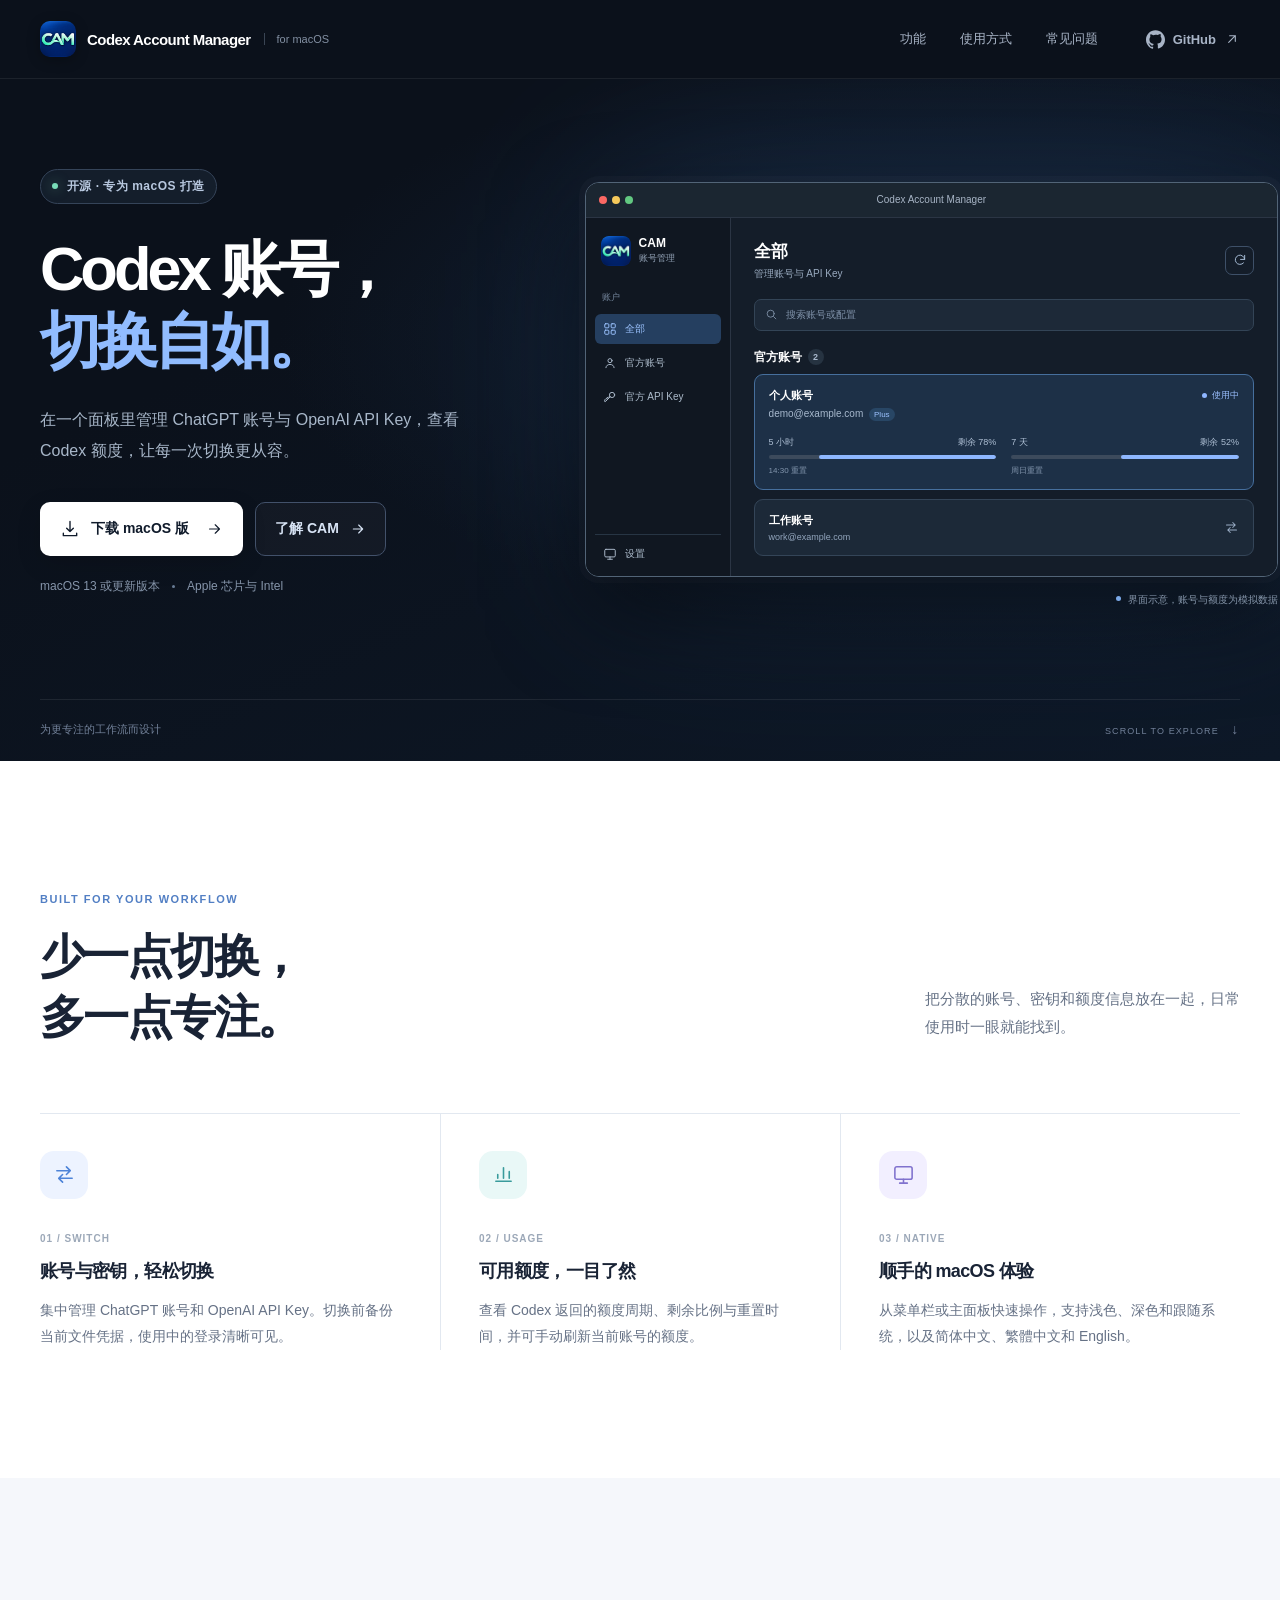
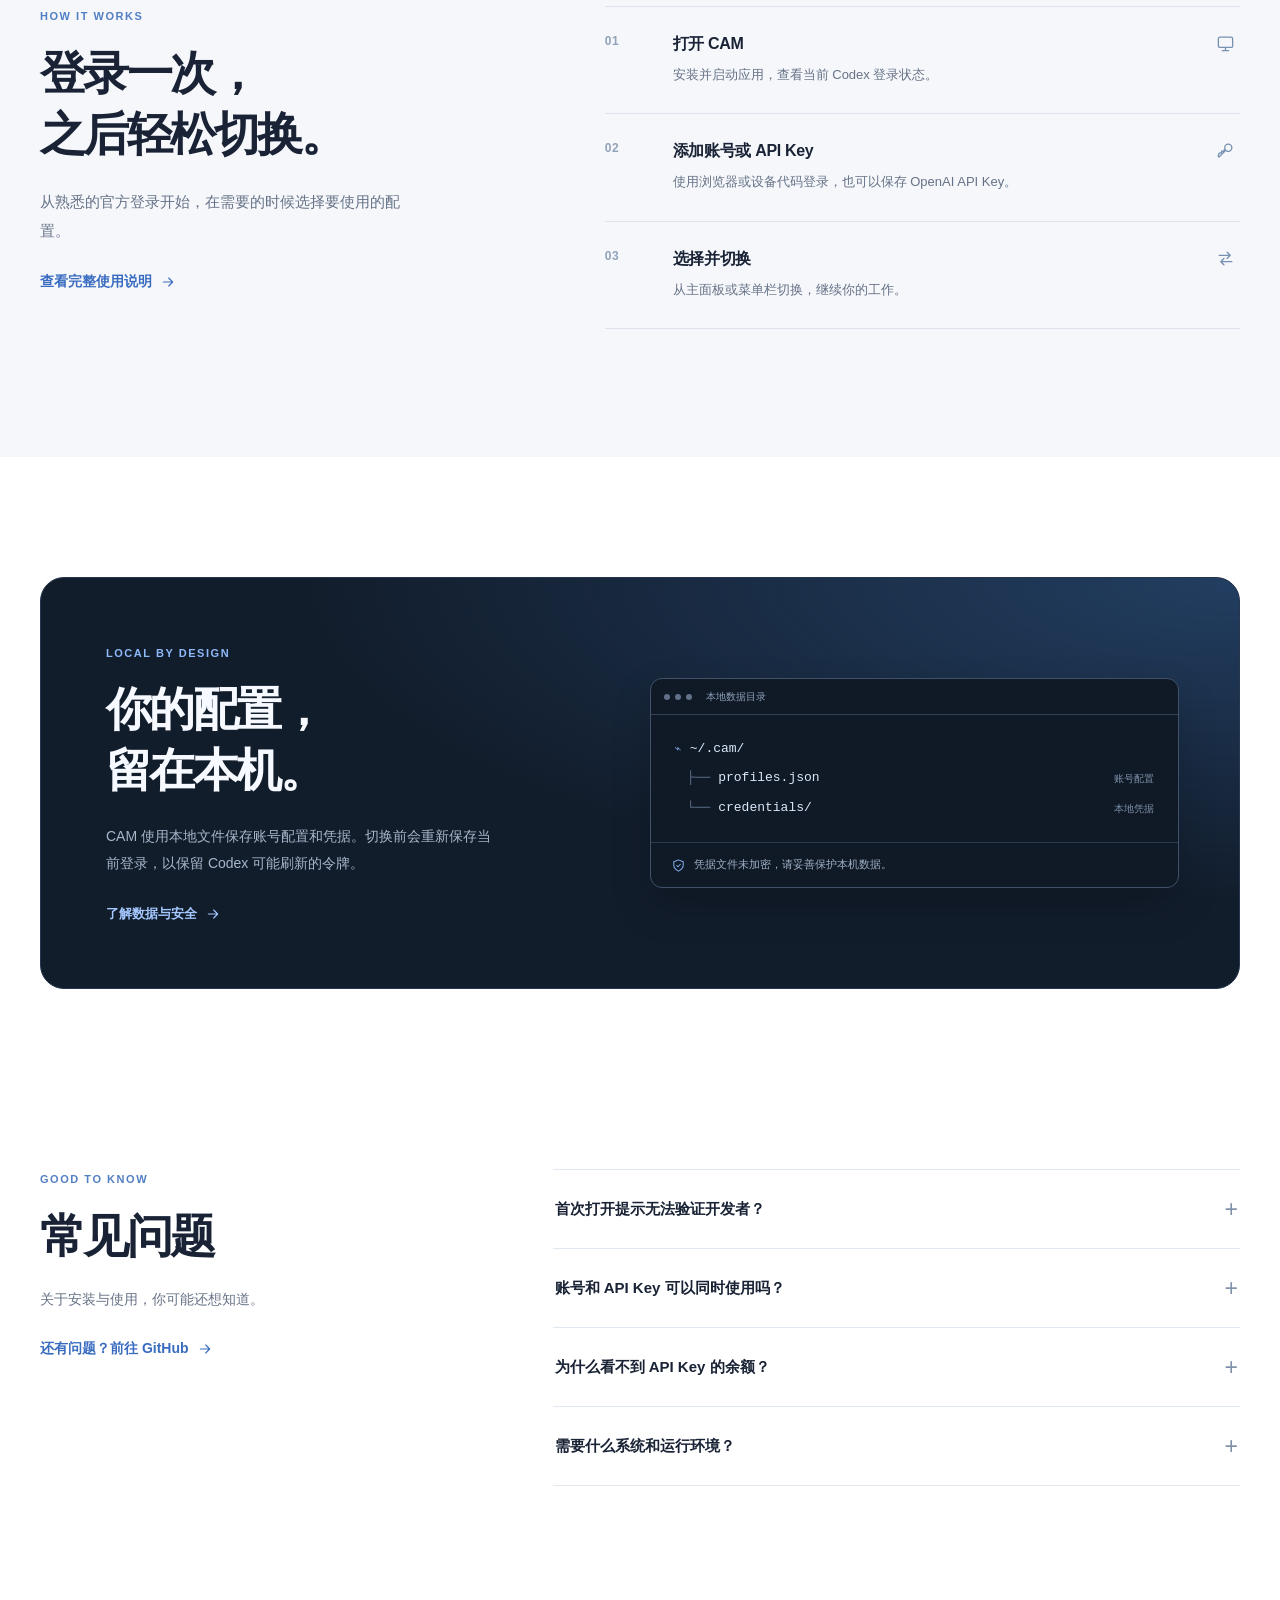
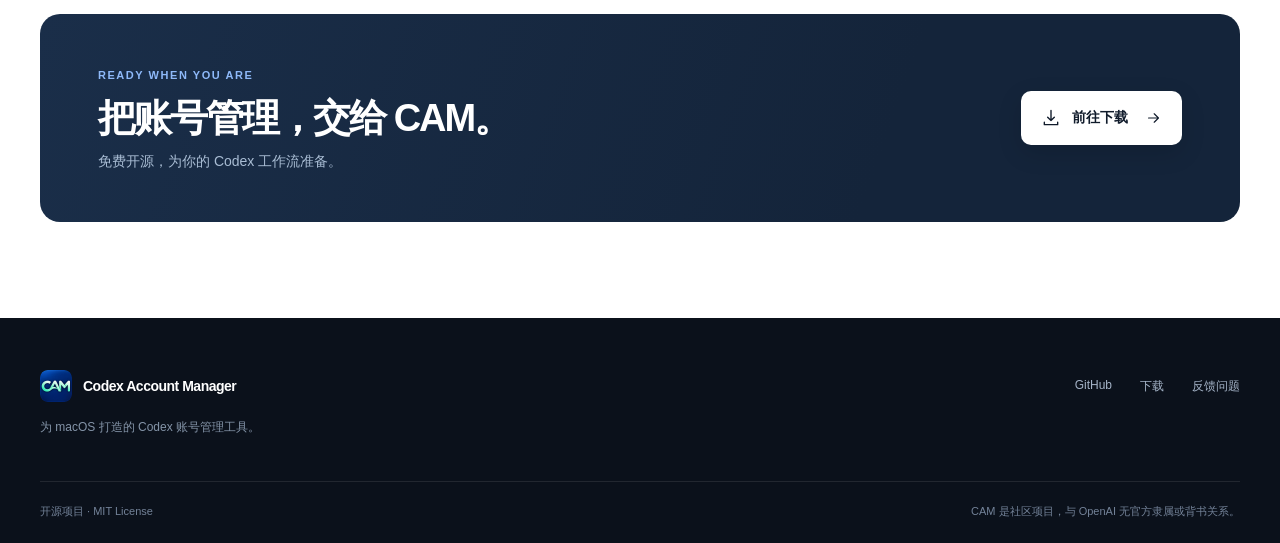
==== docs/index.html @ 7b9ba55f "feat(website): 添加项目官网" ====
<!doctype html>
<html lang="zh-CN">
<head>
  <meta charset="utf-8">
  <meta name="viewport" content="width=device-width, initial-scale=1">
  <meta name="theme-color" content="#0b111b">
  <meta name="description" content="Codex Account Manager 是一款开源 macOS 应用，用于管理和切换 ChatGPT 账号与 OpenAI API Key，查看 Codex 额度。">
  <meta property="og:type" content="website">
  <meta property="og:title" content="Codex Account Manager — Codex 账号，切换自如">
  <meta property="og:description" content="在一个原生面板中管理 Codex 账号、API Key 和额度。免费开源，专为 macOS 打造。">
  <meta property="og:url" content="https://starrain.github.io/Codex-Account-Manager/">
  <meta property="og:image" content="https://starrain.github.io/Codex-Account-Manager/assets/cam-icon.png">
  <link rel="canonical" href="https://starrain.github.io/Codex-Account-Manager/">
  <link rel="icon" type="image/png" href="./assets/cam-icon.png">
  <link rel="stylesheet" href="./styles.css">
  <script src="./main.js" defer></script>
  <title>Codex Account Manager — Codex 账号，切换自如</title>
</head>
<body id="top">
  <a class="skip-link" href="#main">跳至主要内容</a>
  <svg class="icon-sprite" xmlns="http://www.w3.org/2000/svg" aria-hidden="true">
    <symbol id="i-arrow" viewBox="0 0 24 24"><path d="M5 12h14M13 6l6 6-6 6"/></symbol>
    <symbol id="i-download" viewBox="0 0 24 24"><path d="M12 3v12m-4-4 4 4 4-4M4 17v3h16v-3"/></symbol>
    <symbol id="i-grid" viewBox="0 0 24 24"><rect x="3" y="3" width="7" height="7" rx="1.5"/><rect x="14" y="3" width="7" height="7" rx="1.5"/><rect x="3" y="14" width="7" height="7" rx="1.5"/><rect x="14" y="14" width="7" height="7" rx="1.5"/></symbol>
    <symbol id="i-user" viewBox="0 0 24 24"><circle cx="12" cy="8" r="3.5"/><path d="M5 20c.5-3.5 3-5.5 7-5.5s6.5 2 7 5.5"/></symbol>
    <symbol id="i-switch" viewBox="0 0 24 24"><path d="M4 8h14m-4-4 4 4-4 4M20 16H6m4-4-4 4 4 4"/></symbol>
    <symbol id="i-key" viewBox="0 0 24 24"><circle cx="15.5" cy="8.5" r="4.5"/><path d="m12.3 11.7-8.2 8.2H3v-3l2-2h2v-2h2l2-2"/></symbol>
    <symbol id="i-chart" viewBox="0 0 24 24"><path d="M4 19h16M6 16v-4m6 4V5m6 11v-7"/></symbol>
    <symbol id="i-shield" viewBox="0 0 24 24"><path d="M12 3 4.5 6v5.5c0 4.3 2.7 7.2 7.5 9.5 4.8-2.3 7.5-5.2 7.5-9.5V6L12 3Z"/><path d="m9 12 2 2 4-4"/></symbol>
    <symbol id="i-monitor" viewBox="0 0 24 24"><rect x="3" y="4" width="18" height="13" rx="2"/><path d="M8 21h8m-4-4v4"/></symbol>
    <symbol id="i-refresh" viewBox="0 0 24 24"><path d="M20 11a8 8 0 1 0-2 6M20 4v7h-7"/></symbol>
    <symbol id="i-search" viewBox="0 0 24 24"><circle cx="10.5" cy="10.5" r="6.5"/><path d="m16 16 4 4"/></symbol>
    <symbol id="i-check" viewBox="0 0 24 24"><path d="m5 12 4.5 4.5L19 7"/></symbol>
    <symbol id="i-copy" viewBox="0 0 24 24"><rect x="8" y="8" width="12" height="12" rx="2"/><path d="M16 8V6a2 2 0 0 0-2-2H6a2 2 0 0 0-2 2v8a2 2 0 0 0 2 2h2"/></symbol>
  </svg>

  <header class="site-header">
      <div class="container navigation">
        <a class="brand" href="#top" aria-label="Codex Account Manager 首页">
          <img src="./assets/cam-icon.png" width="36" height="36" alt="">
          <span>Codex Account Manager</span>
          <small>for macOS</small>
        </a>
        <nav class="nav-links" aria-label="页面导航">
          <a href="#features">功能</a>
          <a href="#how-it-works">使用方式</a>
          <a href="#faq">常见问题</a>
        </nav>
        <a class="nav-github" href="https://github.com/StarRain/Codex-Account-Manager" aria-label="在 GitHub 上查看项目">
          <svg viewBox="0 0 24 24" aria-hidden="true"><path fill="currentColor" d="M12 .297C5.37 .297 0 5.67 0 12.297c0 5.303 3.438 9.8 8.205 11.387.6.113.82-.258.82-.577 0-.285-.01-1.04-.015-2.04-3.338.726-4.042-1.61-4.042-1.61-.546-1.388-1.333-1.757-1.333-1.757-1.09-.745.083-.729.083-.729 1.205.084 1.838 1.237 1.838 1.237 1.07 1.834 2.807 1.304 3.492.997.108-.775.418-1.305.762-1.605-2.665-.3-5.467-1.332-5.467-5.93 0-1.31.467-2.38 1.236-3.22-.124-.303-.536-1.523.117-3.176 0 0 1.008-.322 3.3 1.23A11.48 11.48 0 0 1 12 5.88c1.02.005 2.045.138 3.003.405 2.29-1.552 3.297-1.23 3.297-1.23.654 1.653.242 2.873.12 3.176.77.84 1.235 1.91 1.235 3.22 0 4.61-2.807 5.625-5.48 5.92.43.372.823 1.102.823 2.222 0 1.606-.015 2.898-.015 3.293 0 .32.218.694.825.576C20.565 22.09 24 17.59 24 12.297 24 5.67 18.627.297 12 .297Z"/></svg>
          <span>GitHub</span>
          <svg class="icon small" aria-hidden="true"><use href="#i-arrow"/></svg>
        </a>
      </div>
  </header>

  <main id="main">
  <div class="hero-shell">
      <section class="hero container" aria-labelledby="hero-title">
        <div class="hero-copy">
          <div class="eyebrow hero-eyebrow"><span class="status-dot"></span> 开源 · 专为 macOS 打造</div>
          <h1 id="hero-title">Codex 账号，<br><span>切换自如。</span></h1>
          <p class="hero-description">在一个面板里管理 ChatGPT 账号与 OpenAI API Key，查看 Codex 额度，让每一次切换更从容。</p>
          <div class="hero-actions">
            <a class="button button-primary" href="https://github.com/StarRain/Codex-Account-Manager/releases/latest">
              <svg class="icon" aria-hidden="true"><use href="#i-download"/></svg>
              <span>下载 macOS 版</span>
              <svg class="icon button-arrow" aria-hidden="true"><use href="#i-arrow"/></svg>
            </a>
            <a class="button button-ghost" href="#features">了解 CAM <svg class="icon small" aria-hidden="true"><use href="#i-arrow"/></svg></a>
          </div>
          <p class="hero-meta"><span>macOS 13 或更新版本</span><span class="meta-divider"></span><span>Apple 芯片与 Intel</span></p>
        </div>

        <figure class="product-figure">
          <div class="product-halo" aria-hidden="true"></div>
          <div class="product-window" aria-hidden="true">
            <div class="window-topbar">
              <div class="traffic-lights"><i></i><i></i><i></i></div>
              <span>Codex Account Manager</span>
              <span class="window-topbar-spacer"></span>
            </div>
            <div class="window-layout">
              <div class="demo-sidebar">
                <div class="demo-brand"><img src="./assets/cam-icon.png" alt=""><div><strong>CAM</strong><small>账号管理</small></div></div>
                <span class="demo-sidebar-label">账户</span>
                <div class="demo-nav active"><svg class="icon"><use href="#i-grid"/></svg>全部</div>
                <div class="demo-nav"><svg class="icon"><use href="#i-user"/></svg>官方账号</div>
                <div class="demo-nav"><svg class="icon"><use href="#i-key"/></svg>官方 API Key</div>
                <div class="demo-sidebar-bottom"><svg class="icon"><use href="#i-monitor"/></svg>设置</div>
              </div>
              <div class="demo-main">
                <div class="demo-heading"><div><strong>全部</strong><small>管理账号与 API Key</small></div><span class="demo-refresh"><svg class="icon"><use href="#i-refresh"/></svg></span></div>
                <div class="demo-search"><svg class="icon"><use href="#i-search"/></svg>搜索账号或配置</div>
                <div class="demo-section-title">官方账号 <span>2</span></div>
                <div class="demo-account selected">
                  <div class="demo-account-top"><strong>个人账号</strong><span class="demo-in-use"><i></i>使用中</span></div>
                  <div class="demo-email">demo@example.com <span>Plus</span></div>
                  <div class="demo-quota-grid">
                    <div class="demo-quota"><div><span>5 小时</span><span>剩余 78%</span></div><i><b style="width: 78%"></b></i><small>14:30 重置</small></div>
                    <div class="demo-quota"><div><span>7 天</span><span>剩余 52%</span></div><i><b style="width: 52%"></b></i><small>周日重置</small></div>
                  </div>
                </div>
                <div class="demo-account secondary"><div><strong>工作账号</strong><small>work@example.com</small></div><svg class="icon"><use href="#i-switch"/></svg></div>
              </div>
            </div>
          </div>
          <figcaption><span></span> 界面示意，账号与额度为模拟数据</figcaption>
        </figure>
      </section>
    <div class="hero-bottom-line container"><span>为更专注的工作流而设计</span><span>SCROLL TO EXPLORE <span aria-hidden="true">↓</span></span></div>
  </div>

  <section class="features section" id="features" aria-labelledby="features-title">
    <div class="container">
      <div class="section-intro feature-intro"><div><span class="section-kicker">BUILT FOR YOUR WORKFLOW</span><h2 id="features-title">少一点切换，<br>多一点专注。</h2></div><p>把分散的账号、密钥和额度信息放在一起，日常使用时一眼就能找到。</p></div>
      <div class="feature-grid">
        <article class="feature-item"><div class="feature-icon blue"><svg class="icon" aria-hidden="true"><use href="#i-switch"/></svg></div><span class="feature-number">01 / SWITCH</span><h3>账号与密钥，轻松切换</h3><p>集中管理 ChatGPT 账号和 OpenAI API Key。切换前备份当前文件凭据，使用中的登录清晰可见。</p></article>
        <article class="feature-item"><div class="feature-icon cyan"><svg class="icon" aria-hidden="true"><use href="#i-chart"/></svg></div><span class="feature-number">02 / USAGE</span><h3>可用额度，一目了然</h3><p>查看 Codex 返回的额度周期、剩余比例与重置时间，并可手动刷新当前账号的额度。</p></article>
        <article class="feature-item"><div class="feature-icon violet"><svg class="icon" aria-hidden="true"><use href="#i-monitor"/></svg></div><span class="feature-number">03 / NATIVE</span><h3>顺手的 macOS 体验</h3><p>从菜单栏或主面板快速操作，支持浅色、深色和跟随系统，以及简体中文、繁體中文和 English。</p></article>
      </div>
    </div>
  </section>

  <section class="workflow section" id="how-it-works" aria-labelledby="workflow-title">
    <div class="container workflow-layout">
      <div class="workflow-copy"><span class="section-kicker">HOW IT WORKS</span><h2 id="workflow-title">登录一次，<br>之后轻松切换。</h2><p>从熟悉的官方登录开始，在需要的时候选择要使用的配置。</p><a class="text-link" href="https://github.com/StarRain/Codex-Account-Manager#使用">查看完整使用说明 <svg class="icon small" aria-hidden="true"><use href="#i-arrow"/></svg></a></div>
      <div class="steps">
        <article class="step"><span class="step-number">01</span><div><h3>打开 CAM</h3><p>安装并启动应用，查看当前 Codex 登录状态。</p></div><svg class="icon step-icon" aria-hidden="true"><use href="#i-monitor"/></svg></article>
        <article class="step"><span class="step-number">02</span><div><h3>添加账号或 API Key</h3><p>使用浏览器或设备代码登录，也可以保存 OpenAI API Key。</p></div><svg class="icon step-icon" aria-hidden="true"><use href="#i-key"/></svg></article>
        <article class="step"><span class="step-number">03</span><div><h3>选择并切换</h3><p>从主面板或菜单栏切换，继续你的工作。</p></div><svg class="icon step-icon" aria-hidden="true"><use href="#i-switch"/></svg></article>
      </div>
    </div>
  </section>

  <section class="local-section section" aria-labelledby="local-title">
    <div class="container local-card">
      <div class="local-copy"><span class="section-kicker light-kicker">LOCAL BY DESIGN</span><h2 id="local-title">你的配置，<br>留在本机。</h2><p>CAM 使用本地文件保存账号配置和凭据。切换前会重新保存当前登录，以保留 Codex 可能刷新的令牌。</p><a class="local-link" href="https://github.com/StarRain/Codex-Account-Manager#数据与安全">了解数据与安全 <svg class="icon small" aria-hidden="true"><use href="#i-arrow"/></svg></a></div>
      <div class="local-visual"><div class="file-window"><div class="file-window-top"><span></span><span></span><span></span><small>本地数据目录</small></div><div class="file-tree"><div><span class="folder-icon">⌁</span> ~/.cam/</div><div class="tree-child"><span>├──</span> profiles.json <em>账号配置</em></div><div class="tree-child"><span>└──</span> credentials/ <em>本地凭据</em></div></div><p><svg class="icon" aria-hidden="true"><use href="#i-shield"/></svg> 凭据文件未加密，请妥善保护本机数据。</p></div></div>
    </div>
  </section>

  <section class="faq section" id="faq" aria-labelledby="faq-title">
    <div class="container faq-layout">
      <div><span class="section-kicker">GOOD TO KNOW</span><h2 id="faq-title">常见问题</h2><p class="faq-intro">关于安装与使用，你可能还想知道。</p><a class="text-link" href="https://github.com/StarRain/Codex-Account-Manager/issues">还有问题？前往 GitHub <svg class="icon small" aria-hidden="true"><use href="#i-arrow"/></svg></a></div>
      <div class="faq-list">
        <details><summary>首次打开提示无法验证开发者？<span aria-hidden="true">+</span></summary><div class="faq-answer"><p>发行包使用临时签名，尚未经过 Apple 开发者签名或公证。确认安装包来源可信后，先尝试打开应用，再到“系统设置 → 隐私与安全性”中选择“仍要打开”。</p><p>也可以在将 CAM 拖入“应用程序”后，在终端运行：</p><div class="code-block"><code id="install-command">xattr -dr com.apple.quarantine "/Applications/Codex Account Manager.app"</code><button class="copy-button" type="button" data-copy-target="install-command" aria-label="复制终端命令"><svg class="icon" aria-hidden="true"><use href="#i-copy"/></svg><span>复制</span></button></div><span class="copy-status" role="status" aria-live="polite"></span><p>该命令会移除应用的下载隔离标记，跳过相应的首次来源检查；它不会为应用补上签名或公证。<a href="https://support.apple.com/zh-cn/102445">查看 Apple 说明</a></p></div></details>
        <details><summary>账号和 API Key 可以同时使用吗？<span aria-hidden="true">+</span></summary><div class="faq-answer"><p>CAM 可以保存多种配置，但 Codex 在同一时刻使用其中一种登录方式。切换前 CAM 会备份当前文件凭据；请先结束其他 Codex CLI 会话。</p></div></details>
        <details><summary>为什么看不到 API Key 的余额？<span aria-hidden="true">+</span></summary><div class="faq-answer"><p>API Key 的计费与 ChatGPT 额度分开。CAM 显示 Codex 返回的账号额度，不显示 API Key 余额。</p></div></details>
        <details><summary>需要什么系统和运行环境？<span aria-hidden="true">+</span></summary><div class="faq-answer"><p>需要 macOS 13 或更高版本，以及已安装的 Codex CLI。发行包支持 Apple 芯片与 Intel Mac。</p></div></details>
      </div>
    </div>
  </section>

  <section class="final-section" aria-labelledby="download-title"><div class="container final-card"><div><span class="section-kicker light-kicker">READY WHEN YOU ARE</span><h2 id="download-title">把账号管理，交给 CAM。</h2><p>免费开源，为你的 Codex 工作流准备。</p></div><a class="button button-primary" href="https://github.com/StarRain/Codex-Account-Manager/releases/latest"><svg class="icon" aria-hidden="true"><use href="#i-download"/></svg>前往下载 <svg class="icon button-arrow" aria-hidden="true"><use href="#i-arrow"/></svg></a></div></section>

  </main>
  <footer class="site-footer"><div class="container footer-main"><div><a class="footer-brand" href="#top"><img src="./assets/cam-icon.png" width="32" height="32" alt=""><span>Codex Account Manager</span></a><p>为 macOS 打造的 Codex 账号管理工具。</p></div><div class="footer-links"><a href="https://github.com/StarRain/Codex-Account-Manager">GitHub</a><a href="https://github.com/StarRain/Codex-Account-Manager/releases/latest">下载</a><a href="https://github.com/StarRain/Codex-Account-Manager/issues">反馈问题</a></div></div><div class="container footer-bottom"><span>开源项目 · MIT License</span><span>CAM 是社区项目，与 OpenAI 无官方隶属或背书关系。</span></div></footer>
</body>
</html>
---- docs/styles.css ----
:root {
  color-scheme: light;
  --ink: #192335;
  --muted: #667286;
  --blue: #4278da;
  --blue-bright: #8ab7ff;
  --dark: #0b111b;
  --line: #e2e8f0;
  --font: -apple-system, BlinkMacSystemFont, "SF Pro Display", "PingFang SC", "Microsoft YaHei", sans-serif;
}

*, *::before, *::after { box-sizing: border-box; }
html { scroll-behavior: smooth; }
body { margin: 0; background: #fff; color: var(--ink); font-family: var(--font); -webkit-font-smoothing: antialiased; }
a { color: inherit; text-decoration: none; }
button { font: inherit; }
img, svg { display: block; }
.container { width: min(1200px, calc(100% - 64px)); margin-inline: auto; }
.icon-sprite { position: absolute; width: 0; height: 0; overflow: hidden; }
.icon { display: inline-block; flex: none; width: 20px; height: 20px; fill: none; stroke: currentColor; stroke-width: 1.65; stroke-linecap: round; stroke-linejoin: round; }
.icon.small { width: 16px; height: 16px; }
.skip-link { position: fixed; z-index: 10; top: 12px; left: 12px; padding: 10px 14px; background: #fff; color: #172033; border-radius: 6px; transform: translateY(-160%); }
.skip-link:focus { transform: translateY(0); }
:focus-visible { outline: 3px solid #71a9ff; outline-offset: 4px; }

.site-header { position: relative; z-index: 2; background: #0b111b; border-bottom: 1px solid rgba(255,255,255,.07); color: #fff; }
.navigation { height: 78px; display: flex; align-items: center; gap: 36px; }
.brand, .footer-brand { display: inline-flex; align-items: center; gap: 11px; font-weight: 660; letter-spacing: -.035em; white-space: nowrap; }
.brand img { border-radius: 10px; box-shadow: 0 3px 13px #0004; }
.brand span { font-size: 15px; }
.brand small { margin-left: 2px; padding-left: 12px; border-left: 1px solid #3a4554; color: #8390a3; font-size: 11px; font-weight: 500; letter-spacing: 0; }
.nav-links { display: flex; gap: 34px; margin-left: auto; align-items: center; }
.nav-links a, .nav-github { color: #a8b4c6; font-size: 13px; font-weight: 550; transition: color .2s ease; }
.nav-links a:hover, .nav-github:hover { color: #fff; }
.nav-github { display: inline-flex; align-items: center; gap: 8px; margin-left: 12px; }
.nav-github > svg:first-child { width: 19px; height: 19px; }
.nav-github .small { transform: rotate(-45deg); }

.hero-shell { overflow: hidden; background: radial-gradient(ellipse at 82% 38%, #172c48 0, #101c2d 24%, transparent 52%), linear-gradient(155deg, #0b111b 30%, #0d1827 100%); color: #fff; }
.hero { min-height: 620px; display: grid; grid-template-columns: minmax(0, .87fr) minmax(0, 1.13fr); align-items: center; gap: 40px; padding-top: 87px; padding-bottom: 77px; }
.hero-copy { position: relative; z-index: 1; padding-bottom: 24px; }
.eyebrow { display: inline-flex; align-items: center; gap: 9px; font-size: 12px; font-weight: 600; letter-spacing: .04em; }
.hero-eyebrow { padding: 8px 11px; color: #b8c8df; border: 1px solid #354459; border-radius: 100px; background: #182434aa; }
.status-dot { width: 6px; height: 6px; border-radius: 50%; background: #79dcb8; box-shadow: 0 0 12px #6fd5ab80; }
h1, h2, h3, p, figure { margin: 0; }
h1 { margin-top: 29px; font-size: clamp(46px, 4.8vw, 67px); line-height: 1.17; font-weight: 730; letter-spacing: -.065em; }
h1 span { color: #91bcff; }
.hero-description { max-width: 470px; margin-top: 27px; color: #a8b7c9; font-size: 16px; line-height: 1.95; }
.hero-actions { display: flex; flex-wrap: wrap; gap: 12px; margin-top: 36px; }
.button { min-height: 54px; display: inline-flex; align-items: center; justify-content: center; gap: 11px; padding: 0 19px; border: 1px solid transparent; border-radius: 10px; font-size: 14px; font-weight: 650; white-space: nowrap; transition: transform .2s ease, background .2s ease, border-color .2s ease; }
.button:hover { transform: translateY(-2px); }
.button-primary { color: #101b2b; background: #fff; box-shadow: 0 8px 24px #0002; }
.button-primary:hover { background: #e9f2ff; }
.button-primary .button-arrow { width: 17px; margin-left: 6px; }
.button-ghost { color: #d7e3f4; border-color: #42516a; background: #ffffff08; }
.button-ghost:hover { background: #ffffff12; border-color: #7386a1; }
.hero-meta { display: flex; flex-wrap: wrap; align-items: center; gap: 12px; margin-top: 22px; color: #8695aa; font-size: 12px; }
.meta-divider { width: 3px; height: 3px; border-radius: 50%; background: #687c95; }
.hero-bottom-line { display: flex; align-items: center; justify-content: space-between; gap: 16px; padding-top: 21px; padding-bottom: 24px; border-top: 1px solid #ffffff14; color: #728199; font-size: 11px; }
.hero-bottom-line span:last-child { font-size: 9px; letter-spacing: .12em; }
.hero-bottom-line span:last-child span { margin-left: 9px; font-size: 14px; }

.product-figure { position: relative; z-index: 0; min-width: 0; margin-right: -38px; }
.product-halo { position: absolute; inset: 2% -2% 7% 4%; background: #4276b7; filter: blur(95px); opacity: .24; pointer-events: none; }
.product-window { position: relative; overflow: hidden; border: 1px solid #526477; border-radius: 14px; background: #111820; box-shadow: 0 35px 90px #0008, 0 0 0 6px #ffffff06; }
.window-topbar { height: 35px; display: flex; align-items: center; justify-content: space-between; padding: 0 13px; border-bottom: 1px solid #2b3544; background: #1b2631; color: #a7b4c5; font-size: 10px; }
.traffic-lights { display: flex; align-items: center; gap: 5px; width: 45px; }
.traffic-lights i { width: 8px; height: 8px; border-radius: 50%; background: #fb6863; }
.traffic-lights i:nth-child(2) { background: #f5c95b; }.traffic-lights i:nth-child(3) { background: #62c881; }
.window-topbar-spacer { width: 45px; }
.window-layout { display: grid; grid-template-columns: 145px minmax(0, 1fr); min-height: 342px; }
.demo-sidebar { display: flex; flex-direction: column; gap: 4px; padding: 18px 9px 12px; background: #101721; border-right: 1px solid #2b3544; }
.demo-brand { display: flex; align-items: center; gap: 8px; padding: 0 6px 21px; }
.demo-brand img { width: 30px; height: 30px; border-radius: 8px; }.demo-brand div { display: grid; gap: 2px; }.demo-brand strong { font-size: 12px; }.demo-brand small { color: #94a4b8; font-size: 9px; }
.demo-sidebar-label { padding: 0 7px 6px; color: #74869c; font-size: 9px; }
.demo-nav, .demo-sidebar-bottom { display: flex; align-items: center; gap: 8px; min-height: 30px; padding: 0 8px; border-radius: 6px; color: #adbccc; font-size: 10px; white-space: nowrap; }
.demo-nav .icon, .demo-sidebar-bottom .icon { width: 14px; height: 14px; }.demo-nav.active { background: #253f60; color: #9cc3ff; }.demo-sidebar-bottom { margin-top: auto; border-top: 1px solid #273544; border-radius: 0; padding-top: 10px; }
.demo-main { min-width: 0; padding: 22px 23px 20px; background: #141d29; }
.demo-heading { display: flex; align-items: center; justify-content: space-between; }.demo-heading > div { display: grid; gap: 4px; }.demo-heading strong { font-size: 17px; }.demo-heading small { color: #9aabc0; font-size: 10px; }
.demo-refresh { display: grid; place-items: center; width: 29px; height: 29px; color: #a9bfd9; border: 1px solid #3e5068; border-radius: 7px; }.demo-refresh .icon { width: 14px; height: 14px; }
.demo-search { height: 32px; display: flex; align-items: center; gap: 8px; margin-top: 18px; padding: 0 10px; border: 1px solid #334456; border-radius: 7px; color: #7f91a8; background: #1d2938; font-size: 10px; }.demo-search .icon { width: 13px; height: 13px; }
.demo-section-title { display: flex; align-items: center; gap: 6px; margin: 18px 0 8px; font-size: 12px; font-weight: 650; }.demo-section-title span { display: grid; place-items: center; width: 16px; height: 16px; border-radius: 50%; background: #263341; color: #a7b7cb; font-size: 9px; }
.demo-account { border: 1px solid #344558; border-radius: 9px; padding: 13px 14px; background: #1c2938; }.demo-account.selected { border-color: #466f9d; background: #1d3047; }.demo-account-top { display: flex; align-items: center; justify-content: space-between; gap: 8px; }.demo-account-top strong, .demo-account.secondary strong { font-size: 11px; }.demo-in-use { display: inline-flex; align-items: center; gap: 5px; color: #9bbfff; font-size: 9px; white-space: nowrap; }.demo-in-use i { width: 5px; height: 5px; border-radius: 50%; background: #8fb6ff; }.demo-email { margin-top: 5px; color: #a8b9ce; font-size: 10px; }.demo-email span { display: inline-block; margin-left: 3px; padding: 2px 5px; border-radius: 8px; background: #284665; color: #9dc3ff; font-size: 8px; }
.demo-quota-grid { display: grid; grid-template-columns: 1fr 1fr; gap: 15px; margin-top: 15px; }.demo-quota > div { display: flex; justify-content: space-between; gap: 4px; color: #adbed3; font-size: 9px; }.demo-quota > i { display: block; height: 4px; overflow: hidden; margin-top: 6px; border-radius: 4px; background: #3c4a5c; }.demo-quota > i b { display: block; height: 100%; margin-left: auto; border-radius: inherit; background: #8eb7ff; }.demo-quota small { display: block; margin-top: 6px; color: #8497af; font-size: 8px; }
.demo-account.secondary { display: flex; align-items: center; justify-content: space-between; margin-top: 9px; }.demo-account.secondary > div { display: grid; gap: 4px; }.demo-account.secondary small { color: #93a6bd; font-size: 9px; }.demo-account.secondary .icon { width: 15px; height: 15px; color: #9aadc5; }
.product-figure figcaption { position: relative; margin-top: 16px; text-align: right; color: #8595a9; font-size: 10px; }.product-figure figcaption span { display: inline-block; width: 5px; height: 5px; margin-right: 4px; vertical-align: 2px; border-radius: 50%; background: #7ba9e8; }

.section { padding: 128px 0; scroll-margin-top: 20px; }
.section-kicker { display: inline-block; color: #527fc4; font-size: 11px; font-weight: 750; letter-spacing: .14em; }
.section h2, .final-card h2 { margin-top: 19px; font-size: clamp(34px, 3.6vw, 47px); line-height: 1.32; font-weight: 720; letter-spacing: -.055em; }
.section-intro { display: flex; align-items: end; justify-content: space-between; gap: 40px; }.section-intro > p { max-width: 315px; padding-bottom: 6px; color: var(--muted); font-size: 15px; line-height: 1.9; }
.feature-grid { display: grid; grid-template-columns: repeat(3, 1fr); margin-top: 65px; border-top: 1px solid var(--line); }
.feature-item { padding: 37px 38px 0 0; }.feature-item + .feature-item { padding-left: 38px; border-left: 1px solid var(--line); }.feature-item:last-child { padding-right: 0; }
.feature-icon { display: grid; place-items: center; width: 48px; height: 48px; margin-bottom: 29px; border-radius: 14px; }.feature-icon .icon { width: 23px; height: 23px; }.feature-icon.blue { background: #edf3ff; color: #4d83d8; }.feature-icon.cyan { background: #e9f8f7; color: #399b9c; }.feature-icon.violet { background: #f2efff; color: #8072ce; }
.feature-number { color: #9ca8b8; font-size: 10px; font-weight: 700; letter-spacing: .1em; }.feature-item h3 { margin-top: 13px; font-size: 18px; letter-spacing: -.035em; }.feature-item p { margin-top: 14px; color: var(--muted); font-size: 14px; line-height: 1.9; }

.workflow { background: #f5f7fb; }.workflow-layout { display: grid; grid-template-columns: .85fr 1.15fr; gap: 95px; align-items: start; }.workflow-copy > p { max-width: 365px; margin-top: 24px; color: var(--muted); font-size: 15px; line-height: 1.9; }.text-link { display: inline-flex; align-items: center; gap: 8px; margin-top: 28px; color: #396cc0; font-size: 14px; font-weight: 650; }.text-link:hover { color: #1b4c9a; }.text-link .icon { transition: transform .2s ease; }.text-link:hover .icon { transform: translateX(4px); }
.steps { border-top: 1px solid #dce3ed; }.step { display: grid; grid-template-columns: 48px 1fr 24px; gap: 20px; align-items: start; padding: 27px 0; border-bottom: 1px solid #dce3ed; }.step-number { color: #92a2b8; font-size: 12px; font-weight: 700; letter-spacing: .06em; }.step h3 { font-size: 16px; letter-spacing: -.02em; }.step p { margin-top: 8px; color: var(--muted); font-size: 13px; line-height: 1.8; }.step-icon { width: 19px; height: 19px; color: #7891b2; }

.local-section { padding-top: 120px; padding-bottom: 80px; }.local-card { display: grid; grid-template-columns: 1fr 1fr; overflow: hidden; border: 1px solid #26364c; border-radius: 24px; color: #f6f9ff; background: radial-gradient(ellipse at 100% 0, #223e61 0, transparent 55%), #121d2c; }.local-copy { padding: 65px; }.light-kicker { color: #8eb9f9; }.local-copy h2 { margin-top: 18px; }.local-copy > p { max-width: 390px; margin-top: 22px; color: #a7b7ca; font-size: 14px; line-height: 1.95; }.local-link { display: inline-flex; align-items: center; gap: 8px; margin-top: 28px; color: #a4c8ff; font-size: 13px; font-weight: 650; }.local-link:hover { color: #fff; }
.local-visual { display: flex; align-items: center; padding: 60px 60px 60px 10px; }.file-window { width: 100%; border: 1px solid #405169; border-radius: 12px; background: #101926; box-shadow: 0 18px 40px #0003; }.file-window-top { display: flex; align-items: center; gap: 5px; height: 36px; padding: 0 13px; border-bottom: 1px solid #344256; }.file-window-top > span { width: 6px; height: 6px; border-radius: 50%; background: #617188; }.file-window-top small { margin-left: 9px; color: #8da0b8; font-size: 10px; }.file-tree { display: grid; gap: 14px; padding: 26px 24px; color: #dbe8fa; font-family: ui-monospace, SFMono-Regular, Menlo, monospace; font-size: 13px; }.folder-icon { color: #87b6fc; }.tree-child { padding-left: 12px; }.tree-child > span { color: #60748e; }.tree-child em { float: right; padding-top: 2px; color: #7d91aa; font-family: var(--font); font-size: 10px; font-style: normal; }.file-window > p { display: flex; align-items: center; gap: 8px; padding: 13px 20px; border-top: 1px solid #2b3a4c; color: #9eb0c5; font-size: 11px; line-height: 1.6; }.file-window > p .icon { width: 15px; height: 15px; color: #80aef2; }

.faq { padding-top: 100px; }.faq-layout { display: grid; grid-template-columns: .75fr 1.25fr; gap: 100px; }.faq-intro { margin-top: 20px; color: var(--muted); font-size: 14px; line-height: 1.8; }.faq-list { border-top: 1px solid var(--line); }.faq-list details { border-bottom: 1px solid var(--line); }.faq-list summary { display: flex; align-items: center; justify-content: space-between; gap: 16px; min-height: 78px; padding: 16px 2px; cursor: pointer; list-style: none; font-size: 15px; font-weight: 650; }.faq-list summary::-webkit-details-marker { display: none; }.faq-list summary > span { color: #8091a9; font-size: 23px; font-weight: 400; transition: transform .2s ease; }.faq-list details[open] summary > span { transform: rotate(45deg); }.faq-answer { padding: 0 2px 25px; color: var(--muted); font-size: 13px; line-height: 1.9; }.faq-answer p + p, .faq-answer .code-block + p { margin-top: 12px; }.faq-answer a { color: #3e71bf; text-decoration: underline; text-underline-offset: 3px; }.code-block { display: flex; align-items: center; gap: 12px; margin-top: 12px; padding: 12px 14px; border: 1px solid #e0e7f0; border-radius: 8px; background: #f6f8fb; }.code-block code { min-width: 0; flex: 1; overflow-wrap: anywhere; color: #34445b; font-family: ui-monospace, SFMono-Regular, Menlo, monospace; font-size: 11px; line-height: 1.7; }.copy-button { display: inline-flex; align-items: center; gap: 5px; flex: none; min-height: 32px; padding: 4px 8px; border: 1px solid #d7e0eb; border-radius: 6px; color: #56677d; background: #fff; cursor: pointer; font-size: 11px; }.copy-button:hover { background: #edf3fb; }.copy-button .icon { width: 14px; height: 14px; }.copy-status { display: block; min-height: 0; color: #3c78c7; font-size: 11px; }.copy-status:not(:empty) { margin-top: 6px; }

.final-section { padding: 0 0 96px; }.final-card { display: flex; align-items: center; justify-content: space-between; gap: 32px; padding: 51px 58px; border-radius: 20px; background: linear-gradient(110deg, #1a2e49, #14243a 70%); color: #fff; }.final-card h2 { margin-top: 10px; font-size: clamp(27px, 3vw, 38px); }.final-card p { margin-top: 10px; color: #a9bdd4; font-size: 14px; }.final-card .button { flex: none; }
.site-footer { background: #0b111b; color: #fff; }.footer-main { display: flex; justify-content: space-between; gap: 30px; padding-top: 52px; padding-bottom: 45px; }.footer-brand { font-size: 14px; }.footer-brand img { border-radius: 8px; }.footer-main p { margin-top: 13px; color: #8494a8; font-size: 12px; }.footer-links { display: flex; flex-wrap: wrap; align-items: start; gap: 28px; padding-top: 8px; color: #a5b4c8; font-size: 12px; }.footer-links a:hover { color: #fff; }.footer-bottom { display: flex; justify-content: space-between; gap: 20px; padding-top: 20px; padding-bottom: 22px; border-top: 1px solid #ffffff18; color: #738298; font-size: 11px; line-height: 1.7; }

@media (max-width: 1050px) {
  .navigation { gap: 22px; }.nav-links { gap: 22px; }.brand small { display: none; }
  .hero { grid-template-columns: .8fr 1.2fr; gap: 25px; }.product-figure { margin-right: -20px; }.demo-main { padding-inline: 16px; }
  .workflow-layout, .faq-layout { gap: 60px; }.local-copy { padding: 50px; }.local-visual { padding-right: 40px; }
}
@media (max-width: 780px) {
  .container { width: min(100% - 40px, 620px); }.navigation { height: 68px; }.nav-links { display: none; }.nav-github { margin-left: auto; }
  .hero { min-height: 0; grid-template-columns: 1fr; gap: 58px; padding-top: 70px; padding-bottom: 62px; }.hero-copy { padding-bottom: 0; }.hero-description { max-width: 510px; }.product-figure { width: min(100%, 600px); margin-inline: auto; }.hero-bottom-line { padding-top: 18px; padding-bottom: 20px; }
  .section { padding: 92px 0; }.section-intro { display: block; }.section-intro > p { max-width: 520px; margin-top: 22px; }.feature-grid { margin-top: 44px; }.feature-item { padding-right: 23px; }.feature-item + .feature-item { padding-left: 23px; }.feature-item h3 { font-size: 16px; }.feature-item p { font-size: 13px; }
  .workflow-layout, .faq-layout { grid-template-columns: 1fr; gap: 40px; }.workflow-copy > p { max-width: 520px; }.local-section { padding-top: 80px; padding-bottom: 45px; }.local-card { grid-template-columns: 1fr; }.local-copy { padding: 46px 46px 0; }.local-visual { padding: 35px 46px 46px; }.faq { padding-top: 75px; }.final-card { padding: 42px; }
}
@media (max-width: 520px) {
  .container { width: calc(100% - 36px); }.brand { gap: 8px; }.brand span { font-size: 13px; }.brand img { width: 32px; height: 32px; border-radius: 9px; }.nav-github span, .nav-github .small { display: none; }.nav-github { padding: 8px; margin-right: -8px; }
  .hero { gap: 42px; padding-top: 59px; padding-bottom: 50px; }.hero-eyebrow { font-size: 11px; }.hero h1 { font-size: clamp(42px, 11vw, 57px); }.hero-description { font-size: 15px; }.button { min-height: 51px; }.hero-bottom-line span:last-child { display: none; }
  .product-window { border-radius: 11px; }.window-layout { grid-template-columns: 102px minmax(0, 1fr); min-height: 300px; }.demo-sidebar { padding-inline: 6px; }.demo-brand { padding-left: 3px; }.demo-brand img { width: 25px; height: 25px; }.demo-brand strong { font-size: 10px; }.demo-brand small { font-size: 8px; }.demo-nav { gap: 5px; padding: 0 5px; font-size: 8px; }.demo-nav .icon { width: 12px; height: 12px; }.demo-main { padding: 18px 12px; }.demo-heading strong { font-size: 14px; }.demo-search { margin-top: 14px; }.demo-account { padding: 11px 10px; }.demo-quota-grid { gap: 8px; }.demo-quota > div { font-size: 8px; }
  .section { padding: 74px 0; }.section h2 { font-size: 34px; }.feature-grid { grid-template-columns: 1fr; margin-top: 35px; }.feature-item, .feature-item + .feature-item { display: grid; grid-template-columns: 48px 1fr; column-gap: 19px; padding: 25px 0; border-left: 0; border-bottom: 1px solid var(--line); }.feature-icon { grid-row: 1 / 4; margin: 0; }.feature-number { align-self: end; }.feature-item h3 { margin-top: 9px; }.feature-item p { margin-top: 9px; }.workflow-layout, .faq-layout { gap: 32px; }.step { grid-template-columns: 36px 1fr 20px; gap: 13px; }.local-section { padding-top: 65px; padding-bottom: 24px; }.local-card { border-radius: 17px; }.local-copy { padding: 36px 26px 0; }.local-visual { padding: 28px 24px 30px; }.file-tree { padding-inline: 17px; font-size: 11px; }.file-window > p { padding-inline: 14px; font-size: 10px; }.faq { padding-top: 70px; }.final-section { padding-bottom: 65px; }.final-card { align-items: start; flex-direction: column; gap: 24px; padding: 32px 26px; border-radius: 16px; }.footer-main, .footer-bottom { flex-direction: column; }.footer-links { gap: 24px; }.footer-bottom { gap: 7px; }
}
@media (max-width: 350px) {
  .demo-sidebar { display: none; }.window-layout { grid-template-columns: 1fr; }.demo-main { padding-inline: 16px; }.hero-actions .button { width: 100%; }
}
@media (prefers-reduced-motion: reduce) {
  html { scroll-behavior: auto; }
  *, *::before, *::after { animation-duration: .01ms !important; transition-duration: .01ms !important; }
}
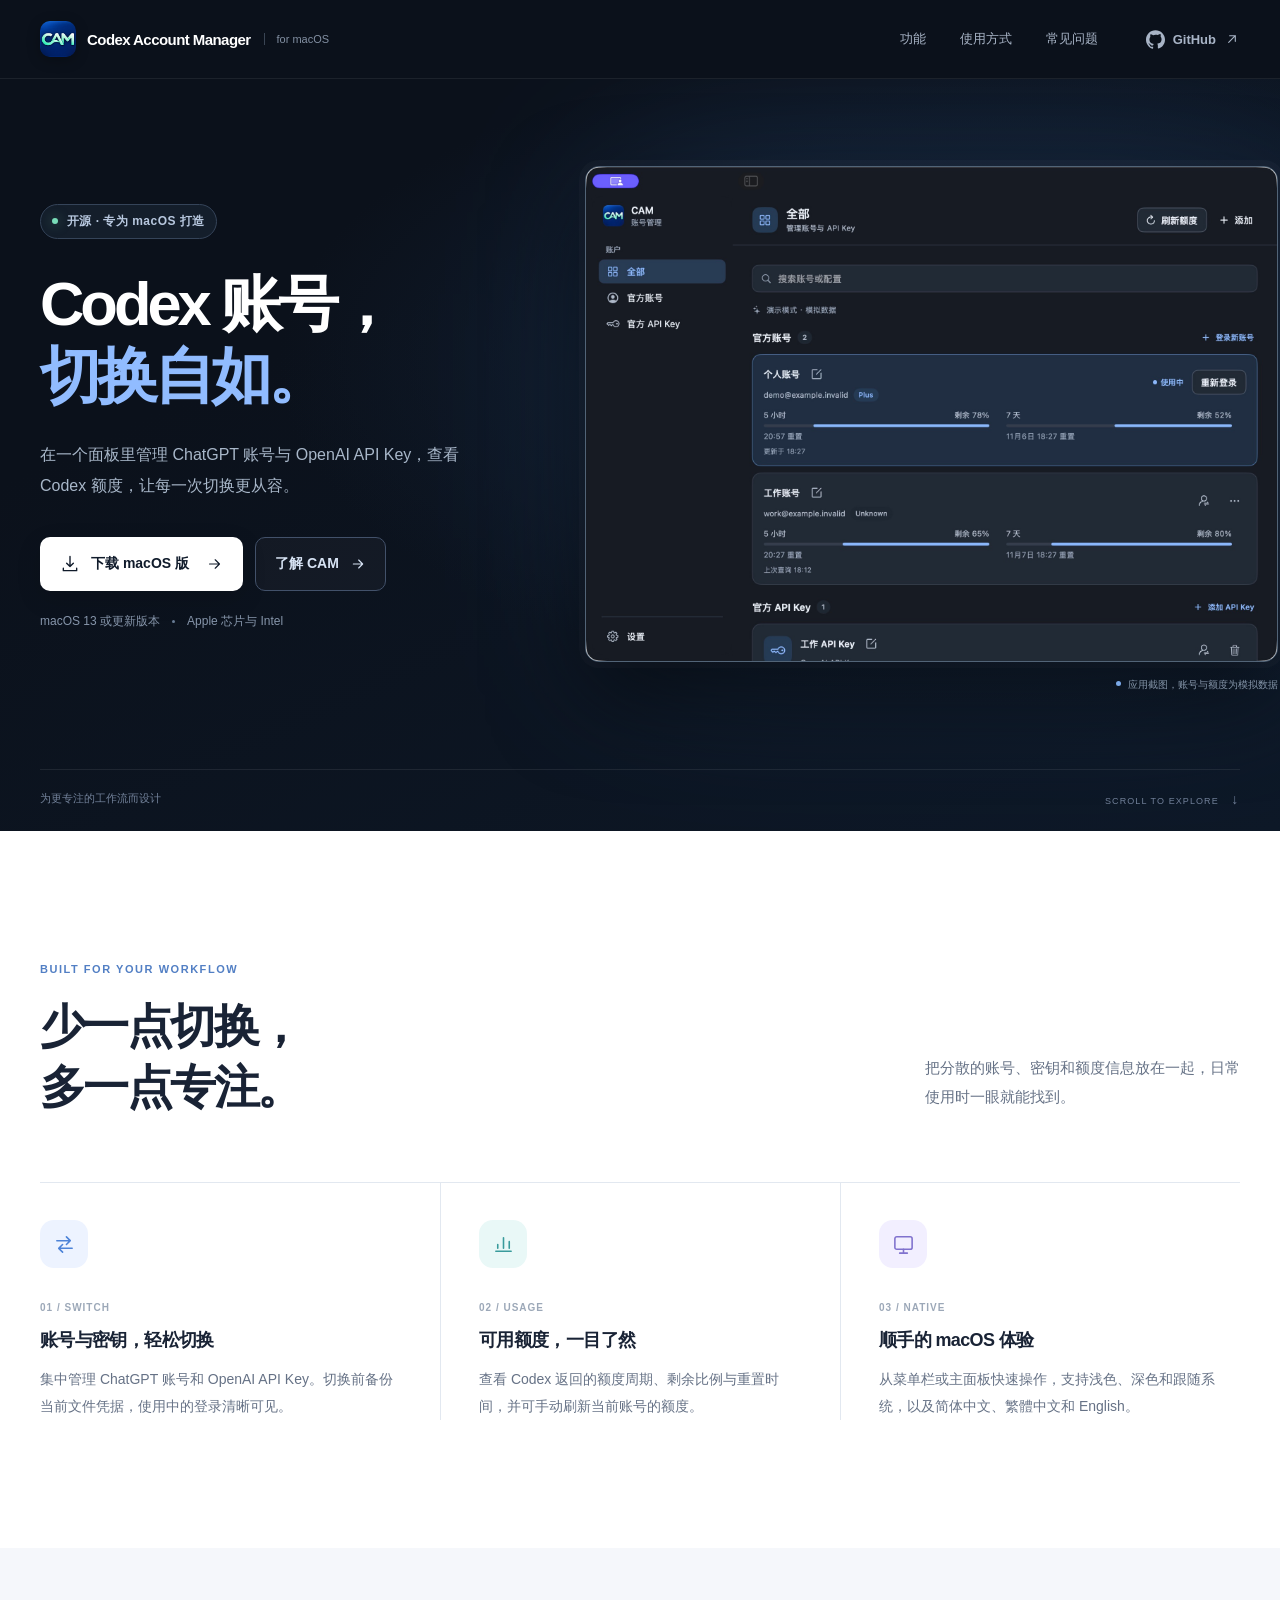
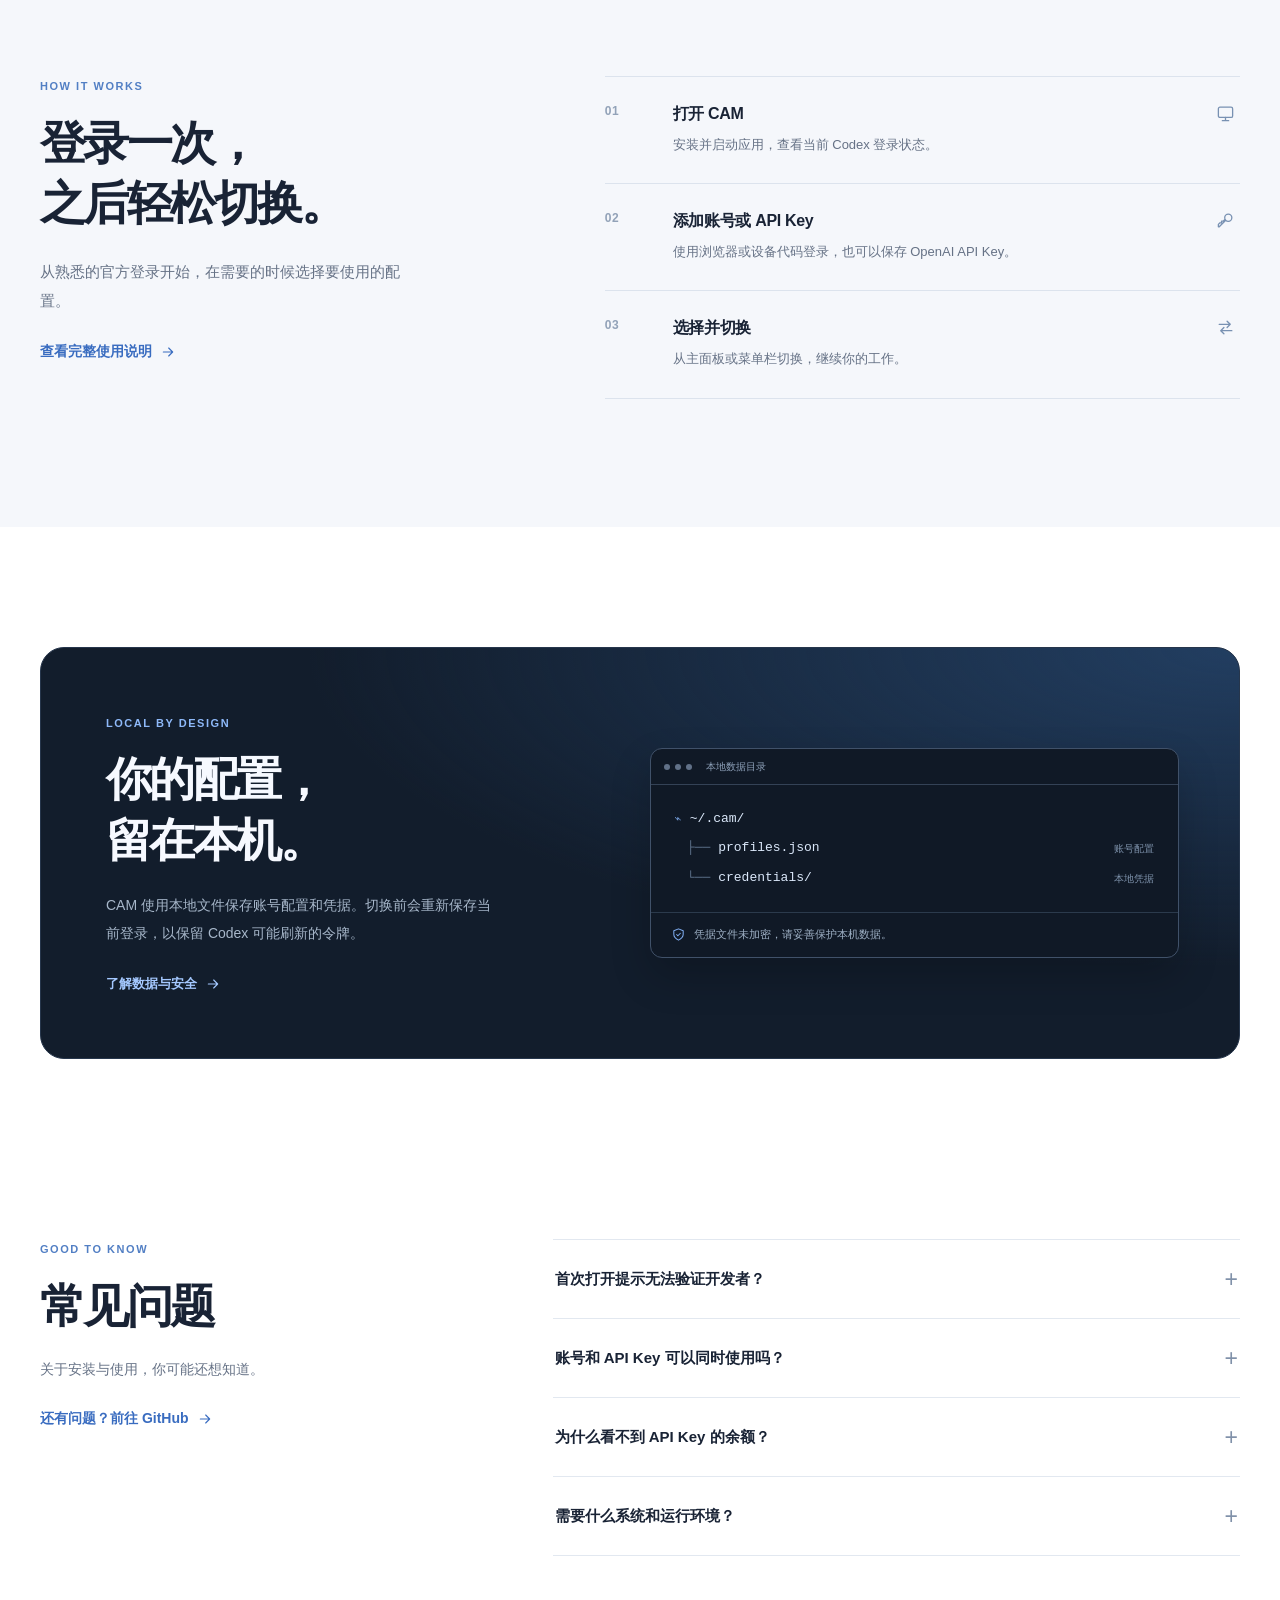
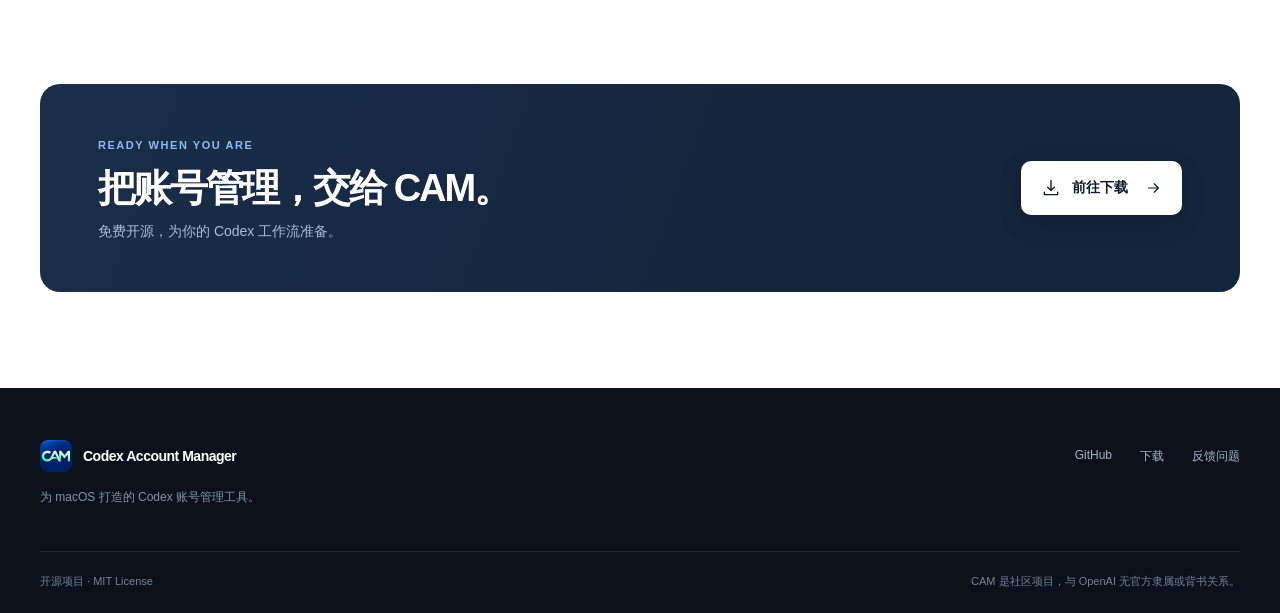
==== commit 406f5d4a: "docs: 添加应用界面截图" ====
--- a/docs/index.html
+++ b/docs/index.html
@@ -21,16 +21,11 @@
   <svg class="icon-sprite" xmlns="http://www.w3.org/2000/svg" aria-hidden="true">
     <symbol id="i-arrow" viewBox="0 0 24 24"><path d="M5 12h14M13 6l6 6-6 6"/></symbol>
     <symbol id="i-download" viewBox="0 0 24 24"><path d="M12 3v12m-4-4 4 4 4-4M4 17v3h16v-3"/></symbol>
-    <symbol id="i-grid" viewBox="0 0 24 24"><rect x="3" y="3" width="7" height="7" rx="1.5"/><rect x="14" y="3" width="7" height="7" rx="1.5"/><rect x="3" y="14" width="7" height="7" rx="1.5"/><rect x="14" y="14" width="7" height="7" rx="1.5"/></symbol>
-    <symbol id="i-user" viewBox="0 0 24 24"><circle cx="12" cy="8" r="3.5"/><path d="M5 20c.5-3.5 3-5.5 7-5.5s6.5 2 7 5.5"/></symbol>
     <symbol id="i-switch" viewBox="0 0 24 24"><path d="M4 8h14m-4-4 4 4-4 4M20 16H6m4-4-4 4 4 4"/></symbol>
     <symbol id="i-key" viewBox="0 0 24 24"><circle cx="15.5" cy="8.5" r="4.5"/><path d="m12.3 11.7-8.2 8.2H3v-3l2-2h2v-2h2l2-2"/></symbol>
     <symbol id="i-chart" viewBox="0 0 24 24"><path d="M4 19h16M6 16v-4m6 4V5m6 11v-7"/></symbol>
     <symbol id="i-shield" viewBox="0 0 24 24"><path d="M12 3 4.5 6v5.5c0 4.3 2.7 7.2 7.5 9.5 4.8-2.3 7.5-5.2 7.5-9.5V6L12 3Z"/><path d="m9 12 2 2 4-4"/></symbol>
     <symbol id="i-monitor" viewBox="0 0 24 24"><rect x="3" y="4" width="18" height="13" rx="2"/><path d="M8 21h8m-4-4v4"/></symbol>
-    <symbol id="i-refresh" viewBox="0 0 24 24"><path d="M20 11a8 8 0 1 0-2 6M20 4v7h-7"/></symbol>
-    <symbol id="i-search" viewBox="0 0 24 24"><circle cx="10.5" cy="10.5" r="6.5"/><path d="m16 16 4 4"/></symbol>
-    <symbol id="i-check" viewBox="0 0 24 24"><path d="m5 12 4.5 4.5L19 7"/></symbol>
     <symbol id="i-copy" viewBox="0 0 24 24"><rect x="8" y="8" width="12" height="12" rx="2"/><path d="M16 8V6a2 2 0 0 0-2-2H6a2 2 0 0 0-2 2v8a2 2 0 0 0 2 2h2"/></symbol>
   </svg>
 
@@ -74,38 +69,8 @@
 
         <figure class="product-figure">
           <div class="product-halo" aria-hidden="true"></div>
-          <div class="product-window" aria-hidden="true">
-            <div class="window-topbar">
-              <div class="traffic-lights"><i></i><i></i><i></i></div>
-              <span>Codex Account Manager</span>
-              <span class="window-topbar-spacer"></span>
-            </div>
-            <div class="window-layout">
-              <div class="demo-sidebar">
-                <div class="demo-brand"><img src="./assets/cam-icon.png" alt=""><div><strong>CAM</strong><small>账号管理</small></div></div>
-                <span class="demo-sidebar-label">账户</span>
-                <div class="demo-nav active"><svg class="icon"><use href="#i-grid"/></svg>全部</div>
-                <div class="demo-nav"><svg class="icon"><use href="#i-user"/></svg>官方账号</div>
-                <div class="demo-nav"><svg class="icon"><use href="#i-key"/></svg>官方 API Key</div>
-                <div class="demo-sidebar-bottom"><svg class="icon"><use href="#i-monitor"/></svg>设置</div>
-              </div>
-              <div class="demo-main">
-                <div class="demo-heading"><div><strong>全部</strong><small>管理账号与 API Key</small></div><span class="demo-refresh"><svg class="icon"><use href="#i-refresh"/></svg></span></div>
-                <div class="demo-search"><svg class="icon"><use href="#i-search"/></svg>搜索账号或配置</div>
-                <div class="demo-section-title">官方账号 <span>2</span></div>
-                <div class="demo-account selected">
-                  <div class="demo-account-top"><strong>个人账号</strong><span class="demo-in-use"><i></i>使用中</span></div>
-                  <div class="demo-email">demo@example.com <span>Plus</span></div>
-                  <div class="demo-quota-grid">
-                    <div class="demo-quota"><div><span>5 小时</span><span>剩余 78%</span></div><i><b style="width: 78%"></b></i><small>14:30 重置</small></div>
-                    <div class="demo-quota"><div><span>7 天</span><span>剩余 52%</span></div><i><b style="width: 52%"></b></i><small>周日重置</small></div>
-                  </div>
-                </div>
-                <div class="demo-account secondary"><div><strong>工作账号</strong><small>work@example.com</small></div><svg class="icon"><use href="#i-switch"/></svg></div>
-              </div>
-            </div>
-          </div>
-          <figcaption><span></span> 界面示意，账号与额度为模拟数据</figcaption>
+          <img class="product-screenshot" src="./assets/cam-screenshot-zh.jpg" width="1960" height="1400" alt="CAM 主面板截图，显示演示账号及其额度">
+          <figcaption><span></span> 应用截图，账号与额度为模拟数据</figcaption>
         </figure>
       </section>
     <div class="hero-bottom-line container"><span>为更专注的工作流而设计</span><span>SCROLL TO EXPLORE <span aria-hidden="true">↓</span></span></div>
--- a/docs/styles.css
+++ b/docs/styles.css
@@ -62,27 +62,7 @@
 
 .product-figure { position: relative; z-index: 0; min-width: 0; margin-right: -38px; }
 .product-halo { position: absolute; inset: 2% -2% 7% 4%; background: #4276b7; filter: blur(95px); opacity: .24; pointer-events: none; }
-.product-window { position: relative; overflow: hidden; border: 1px solid #526477; border-radius: 14px; background: #111820; box-shadow: 0 35px 90px #0008, 0 0 0 6px #ffffff06; }
-.window-topbar { height: 35px; display: flex; align-items: center; justify-content: space-between; padding: 0 13px; border-bottom: 1px solid #2b3544; background: #1b2631; color: #a7b4c5; font-size: 10px; }
-.traffic-lights { display: flex; align-items: center; gap: 5px; width: 45px; }
-.traffic-lights i { width: 8px; height: 8px; border-radius: 50%; background: #fb6863; }
-.traffic-lights i:nth-child(2) { background: #f5c95b; }.traffic-lights i:nth-child(3) { background: #62c881; }
-.window-topbar-spacer { width: 45px; }
-.window-layout { display: grid; grid-template-columns: 145px minmax(0, 1fr); min-height: 342px; }
-.demo-sidebar { display: flex; flex-direction: column; gap: 4px; padding: 18px 9px 12px; background: #101721; border-right: 1px solid #2b3544; }
-.demo-brand { display: flex; align-items: center; gap: 8px; padding: 0 6px 21px; }
-.demo-brand img { width: 30px; height: 30px; border-radius: 8px; }.demo-brand div { display: grid; gap: 2px; }.demo-brand strong { font-size: 12px; }.demo-brand small { color: #94a4b8; font-size: 9px; }
-.demo-sidebar-label { padding: 0 7px 6px; color: #74869c; font-size: 9px; }
-.demo-nav, .demo-sidebar-bottom { display: flex; align-items: center; gap: 8px; min-height: 30px; padding: 0 8px; border-radius: 6px; color: #adbccc; font-size: 10px; white-space: nowrap; }
-.demo-nav .icon, .demo-sidebar-bottom .icon { width: 14px; height: 14px; }.demo-nav.active { background: #253f60; color: #9cc3ff; }.demo-sidebar-bottom { margin-top: auto; border-top: 1px solid #273544; border-radius: 0; padding-top: 10px; }
-.demo-main { min-width: 0; padding: 22px 23px 20px; background: #141d29; }
-.demo-heading { display: flex; align-items: center; justify-content: space-between; }.demo-heading > div { display: grid; gap: 4px; }.demo-heading strong { font-size: 17px; }.demo-heading small { color: #9aabc0; font-size: 10px; }
-.demo-refresh { display: grid; place-items: center; width: 29px; height: 29px; color: #a9bfd9; border: 1px solid #3e5068; border-radius: 7px; }.demo-refresh .icon { width: 14px; height: 14px; }
-.demo-search { height: 32px; display: flex; align-items: center; gap: 8px; margin-top: 18px; padding: 0 10px; border: 1px solid #334456; border-radius: 7px; color: #7f91a8; background: #1d2938; font-size: 10px; }.demo-search .icon { width: 13px; height: 13px; }
-.demo-section-title { display: flex; align-items: center; gap: 6px; margin: 18px 0 8px; font-size: 12px; font-weight: 650; }.demo-section-title span { display: grid; place-items: center; width: 16px; height: 16px; border-radius: 50%; background: #263341; color: #a7b7cb; font-size: 9px; }
-.demo-account { border: 1px solid #344558; border-radius: 9px; padding: 13px 14px; background: #1c2938; }.demo-account.selected { border-color: #466f9d; background: #1d3047; }.demo-account-top { display: flex; align-items: center; justify-content: space-between; gap: 8px; }.demo-account-top strong, .demo-account.secondary strong { font-size: 11px; }.demo-in-use { display: inline-flex; align-items: center; gap: 5px; color: #9bbfff; font-size: 9px; white-space: nowrap; }.demo-in-use i { width: 5px; height: 5px; border-radius: 50%; background: #8fb6ff; }.demo-email { margin-top: 5px; color: #a8b9ce; font-size: 10px; }.demo-email span { display: inline-block; margin-left: 3px; padding: 2px 5px; border-radius: 8px; background: #284665; color: #9dc3ff; font-size: 8px; }
-.demo-quota-grid { display: grid; grid-template-columns: 1fr 1fr; gap: 15px; margin-top: 15px; }.demo-quota > div { display: flex; justify-content: space-between; gap: 4px; color: #adbed3; font-size: 9px; }.demo-quota > i { display: block; height: 4px; overflow: hidden; margin-top: 6px; border-radius: 4px; background: #3c4a5c; }.demo-quota > i b { display: block; height: 100%; margin-left: auto; border-radius: inherit; background: #8eb7ff; }.demo-quota small { display: block; margin-top: 6px; color: #8497af; font-size: 8px; }
-.demo-account.secondary { display: flex; align-items: center; justify-content: space-between; margin-top: 9px; }.demo-account.secondary > div { display: grid; gap: 4px; }.demo-account.secondary small { color: #93a6bd; font-size: 9px; }.demo-account.secondary .icon { width: 15px; height: 15px; color: #9aadc5; }
+.product-screenshot { position: relative; width: 100%; height: auto; border: 1px solid #526477; border-radius: 14px; box-shadow: 0 35px 90px #0008, 0 0 0 6px #ffffff06; }
 .product-figure figcaption { position: relative; margin-top: 16px; text-align: right; color: #8595a9; font-size: 10px; }.product-figure figcaption span { display: inline-block; width: 5px; height: 5px; margin-right: 4px; vertical-align: 2px; border-radius: 50%; background: #7ba9e8; }
 
 .section { padding: 128px 0; scroll-margin-top: 20px; }
@@ -107,7 +87,7 @@
 
 @media (max-width: 1050px) {
   .navigation { gap: 22px; }.nav-links { gap: 22px; }.brand small { display: none; }
-  .hero { grid-template-columns: .8fr 1.2fr; gap: 25px; }.product-figure { margin-right: -20px; }.demo-main { padding-inline: 16px; }
+  .hero { grid-template-columns: .8fr 1.2fr; gap: 25px; }.product-figure { margin-right: -20px; }
   .workflow-layout, .faq-layout { gap: 60px; }.local-copy { padding: 50px; }.local-visual { padding-right: 40px; }
 }
 @media (max-width: 780px) {
@@ -119,11 +99,11 @@
 @media (max-width: 520px) {
   .container { width: calc(100% - 36px); }.brand { gap: 8px; }.brand span { font-size: 13px; }.brand img { width: 32px; height: 32px; border-radius: 9px; }.nav-github span, .nav-github .small { display: none; }.nav-github { padding: 8px; margin-right: -8px; }
   .hero { gap: 42px; padding-top: 59px; padding-bottom: 50px; }.hero-eyebrow { font-size: 11px; }.hero h1 { font-size: clamp(42px, 11vw, 57px); }.hero-description { font-size: 15px; }.button { min-height: 51px; }.hero-bottom-line span:last-child { display: none; }
-  .product-window { border-radius: 11px; }.window-layout { grid-template-columns: 102px minmax(0, 1fr); min-height: 300px; }.demo-sidebar { padding-inline: 6px; }.demo-brand { padding-left: 3px; }.demo-brand img { width: 25px; height: 25px; }.demo-brand strong { font-size: 10px; }.demo-brand small { font-size: 8px; }.demo-nav { gap: 5px; padding: 0 5px; font-size: 8px; }.demo-nav .icon { width: 12px; height: 12px; }.demo-main { padding: 18px 12px; }.demo-heading strong { font-size: 14px; }.demo-search { margin-top: 14px; }.demo-account { padding: 11px 10px; }.demo-quota-grid { gap: 8px; }.demo-quota > div { font-size: 8px; }
+  .product-screenshot { border-radius: 11px; }
   .section { padding: 74px 0; }.section h2 { font-size: 34px; }.feature-grid { grid-template-columns: 1fr; margin-top: 35px; }.feature-item, .feature-item + .feature-item { display: grid; grid-template-columns: 48px 1fr; column-gap: 19px; padding: 25px 0; border-left: 0; border-bottom: 1px solid var(--line); }.feature-icon { grid-row: 1 / 4; margin: 0; }.feature-number { align-self: end; }.feature-item h3 { margin-top: 9px; }.feature-item p { margin-top: 9px; }.workflow-layout, .faq-layout { gap: 32px; }.step { grid-template-columns: 36px 1fr 20px; gap: 13px; }.local-section { padding-top: 65px; padding-bottom: 24px; }.local-card { border-radius: 17px; }.local-copy { padding: 36px 26px 0; }.local-visual { padding: 28px 24px 30px; }.file-tree { padding-inline: 17px; font-size: 11px; }.file-window > p { padding-inline: 14px; font-size: 10px; }.faq { padding-top: 70px; }.final-section { padding-bottom: 65px; }.final-card { align-items: start; flex-direction: column; gap: 24px; padding: 32px 26px; border-radius: 16px; }.footer-main, .footer-bottom { flex-direction: column; }.footer-links { gap: 24px; }.footer-bottom { gap: 7px; }
 }
 @media (max-width: 350px) {
-  .demo-sidebar { display: none; }.window-layout { grid-template-columns: 1fr; }.demo-main { padding-inline: 16px; }.hero-actions .button { width: 100%; }
+  .hero-actions .button { width: 100%; }
 }
 @media (prefers-reduced-motion: reduce) {
   html { scroll-behavior: auto; }
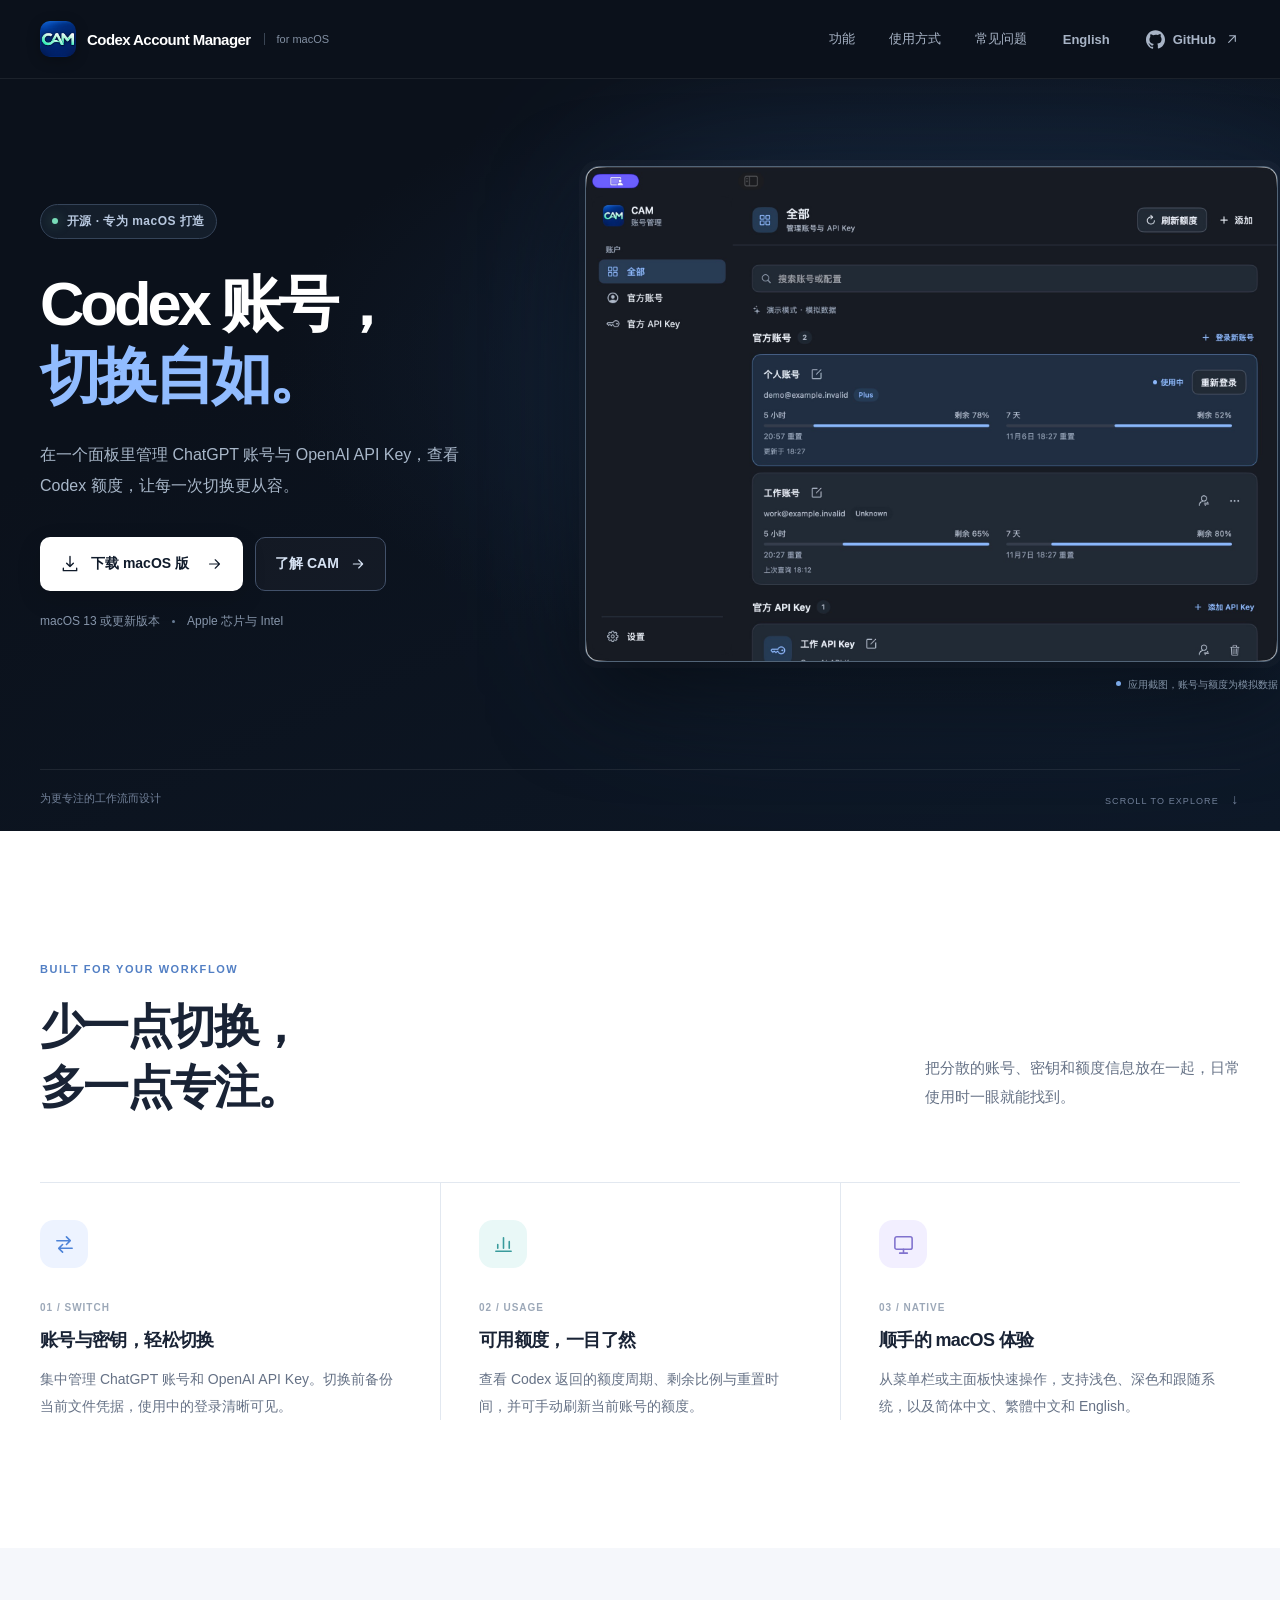
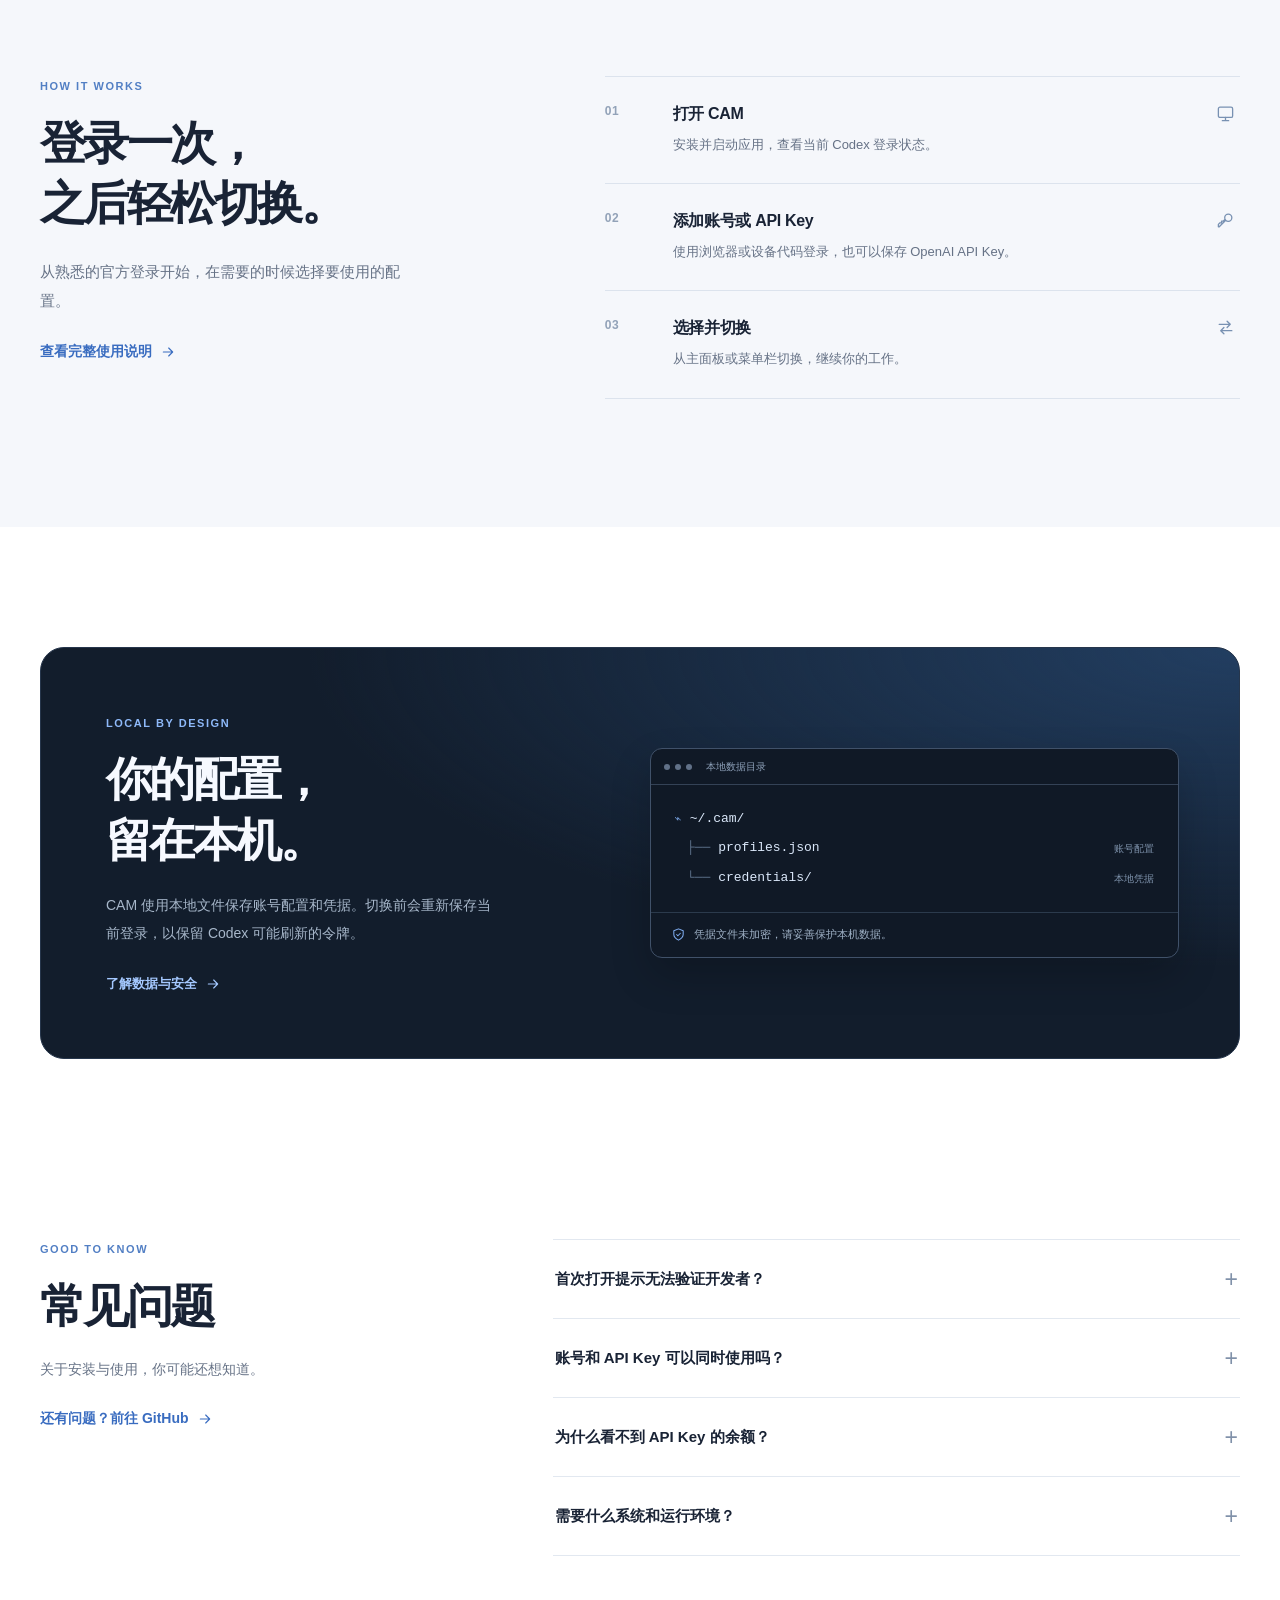
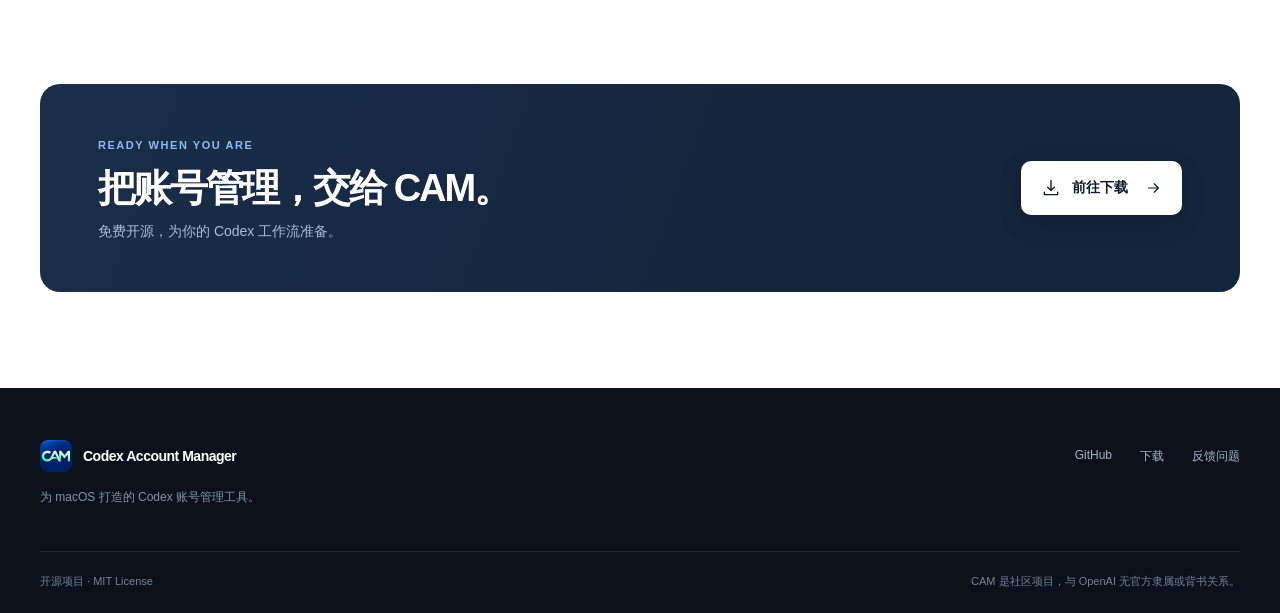
==== commit cbd840b3: "feat(website): 添加英文版与语言切换" ====
--- a/docs/index.html
+++ b/docs/index.html
@@ -11,6 +11,9 @@
   <meta property="og:url" content="https://starrain.github.io/Codex-Account-Manager/">
   <meta property="og:image" content="https://starrain.github.io/Codex-Account-Manager/assets/cam-icon.png">
   <link rel="canonical" href="https://starrain.github.io/Codex-Account-Manager/">
+  <link rel="alternate" hreflang="zh-Hans" href="https://starrain.github.io/Codex-Account-Manager/">
+  <link rel="alternate" hreflang="en" href="https://starrain.github.io/Codex-Account-Manager/en/">
+  <link rel="alternate" hreflang="x-default" href="https://starrain.github.io/Codex-Account-Manager/">
   <link rel="icon" type="image/png" href="./assets/cam-icon.png">
   <link rel="stylesheet" href="./styles.css">
   <script src="./main.js" defer></script>
@@ -41,6 +44,7 @@
           <a href="#how-it-works">使用方式</a>
           <a href="#faq">常见问题</a>
         </nav>
+        <a class="language-switch" href="./en/" hreflang="en" lang="en" aria-label="View in English">English</a>
         <a class="nav-github" href="https://github.com/StarRain/Codex-Account-Manager" aria-label="在 GitHub 上查看项目">
           <svg viewBox="0 0 24 24" aria-hidden="true"><path fill="currentColor" d="M12 .297C5.37 .297 0 5.67 0 12.297c0 5.303 3.438 9.8 8.205 11.387.6.113.82-.258.82-.577 0-.285-.01-1.04-.015-2.04-3.338.726-4.042-1.61-4.042-1.61-.546-1.388-1.333-1.757-1.333-1.757-1.09-.745.083-.729.083-.729 1.205.084 1.838 1.237 1.838 1.237 1.07 1.834 2.807 1.304 3.492.997.108-.775.418-1.305.762-1.605-2.665-.3-5.467-1.332-5.467-5.93 0-1.31.467-2.38 1.236-3.22-.124-.303-.536-1.523.117-3.176 0 0 1.008-.322 3.3 1.23A11.48 11.48 0 0 1 12 5.88c1.02.005 2.045.138 3.003.405 2.29-1.552 3.297-1.23 3.297-1.23.654 1.653.242 2.873.12 3.176.77.84 1.235 1.91 1.235 3.22 0 4.61-2.807 5.625-5.48 5.92.43.372.823 1.102.823 2.222 0 1.606-.015 2.898-.015 3.293 0 .32.218.694.825.576C20.565 22.09 24 17.59 24 12.297 24 5.67 18.627.297 12 .297Z"/></svg>
           <span>GitHub</span>
--- a/docs/styles.css
+++ b/docs/styles.css
@@ -30,9 +30,10 @@
 .brand span { font-size: 15px; }
 .brand small { margin-left: 2px; padding-left: 12px; border-left: 1px solid #3a4554; color: #8390a3; font-size: 11px; font-weight: 500; letter-spacing: 0; }
 .nav-links { display: flex; gap: 34px; margin-left: auto; align-items: center; }
-.nav-links a, .nav-github { color: #a8b4c6; font-size: 13px; font-weight: 550; transition: color .2s ease; }
-.nav-links a:hover, .nav-github:hover { color: #fff; }
-.nav-github { display: inline-flex; align-items: center; gap: 8px; margin-left: 12px; }
+.nav-links a, .language-switch, .nav-github { color: #a8b4c6; font-size: 13px; font-weight: 550; transition: color .2s ease; }
+.nav-links a:hover, .language-switch:hover, .nav-github:hover { color: #fff; }
+.language-switch { padding: 8px 0; white-space: nowrap; }
+.nav-github { display: inline-flex; align-items: center; gap: 8px; }
 .nav-github > svg:first-child { width: 19px; height: 19px; }
 .nav-github .small { transform: rotate(-45deg); }
 
@@ -91,13 +92,13 @@
   .workflow-layout, .faq-layout { gap: 60px; }.local-copy { padding: 50px; }.local-visual { padding-right: 40px; }
 }
 @media (max-width: 780px) {
-  .container { width: min(100% - 40px, 620px); }.navigation { height: 68px; }.nav-links { display: none; }.nav-github { margin-left: auto; }
+  .container { width: min(100% - 40px, 620px); }.navigation { height: 68px; }.nav-links { display: none; }.language-switch { margin-left: auto; }.nav-github { margin-left: 0; }
   .hero { min-height: 0; grid-template-columns: 1fr; gap: 58px; padding-top: 70px; padding-bottom: 62px; }.hero-copy { padding-bottom: 0; }.hero-description { max-width: 510px; }.product-figure { width: min(100%, 600px); margin-inline: auto; }.hero-bottom-line { padding-top: 18px; padding-bottom: 20px; }
   .section { padding: 92px 0; }.section-intro { display: block; }.section-intro > p { max-width: 520px; margin-top: 22px; }.feature-grid { margin-top: 44px; }.feature-item { padding-right: 23px; }.feature-item + .feature-item { padding-left: 23px; }.feature-item h3 { font-size: 16px; }.feature-item p { font-size: 13px; }
   .workflow-layout, .faq-layout { grid-template-columns: 1fr; gap: 40px; }.workflow-copy > p { max-width: 520px; }.local-section { padding-top: 80px; padding-bottom: 45px; }.local-card { grid-template-columns: 1fr; }.local-copy { padding: 46px 46px 0; }.local-visual { padding: 35px 46px 46px; }.faq { padding-top: 75px; }.final-card { padding: 42px; }
 }
 @media (max-width: 520px) {
-  .container { width: calc(100% - 36px); }.brand { gap: 8px; }.brand span { font-size: 13px; }.brand img { width: 32px; height: 32px; border-radius: 9px; }.nav-github span, .nav-github .small { display: none; }.nav-github { padding: 8px; margin-right: -8px; }
+  .container { width: calc(100% - 36px); }.navigation { gap: 12px; }.brand { gap: 8px; }.brand span { font-size: 13px; }.brand img { width: 32px; height: 32px; border-radius: 9px; }.nav-github span, .nav-github .small { display: none; }.nav-github { padding: 8px; margin-right: -8px; }
   .hero { gap: 42px; padding-top: 59px; padding-bottom: 50px; }.hero-eyebrow { font-size: 11px; }.hero h1 { font-size: clamp(42px, 11vw, 57px); }.hero-description { font-size: 15px; }.button { min-height: 51px; }.hero-bottom-line span:last-child { display: none; }
   .product-screenshot { border-radius: 11px; }
   .section { padding: 74px 0; }.section h2 { font-size: 34px; }.feature-grid { grid-template-columns: 1fr; margin-top: 35px; }.feature-item, .feature-item + .feature-item { display: grid; grid-template-columns: 48px 1fr; column-gap: 19px; padding: 25px 0; border-left: 0; border-bottom: 1px solid var(--line); }.feature-icon { grid-row: 1 / 4; margin: 0; }.feature-number { align-self: end; }.feature-item h3 { margin-top: 9px; }.feature-item p { margin-top: 9px; }.workflow-layout, .faq-layout { gap: 32px; }.step { grid-template-columns: 36px 1fr 20px; gap: 13px; }.local-section { padding-top: 65px; padding-bottom: 24px; }.local-card { border-radius: 17px; }.local-copy { padding: 36px 26px 0; }.local-visual { padding: 28px 24px 30px; }.file-tree { padding-inline: 17px; font-size: 11px; }.file-window > p { padding-inline: 14px; font-size: 10px; }.faq { padding-top: 70px; }.final-section { padding-bottom: 65px; }.final-card { align-items: start; flex-direction: column; gap: 24px; padding: 32px 26px; border-radius: 16px; }.footer-main, .footer-bottom { flex-direction: column; }.footer-links { gap: 24px; }.footer-bottom { gap: 7px; }
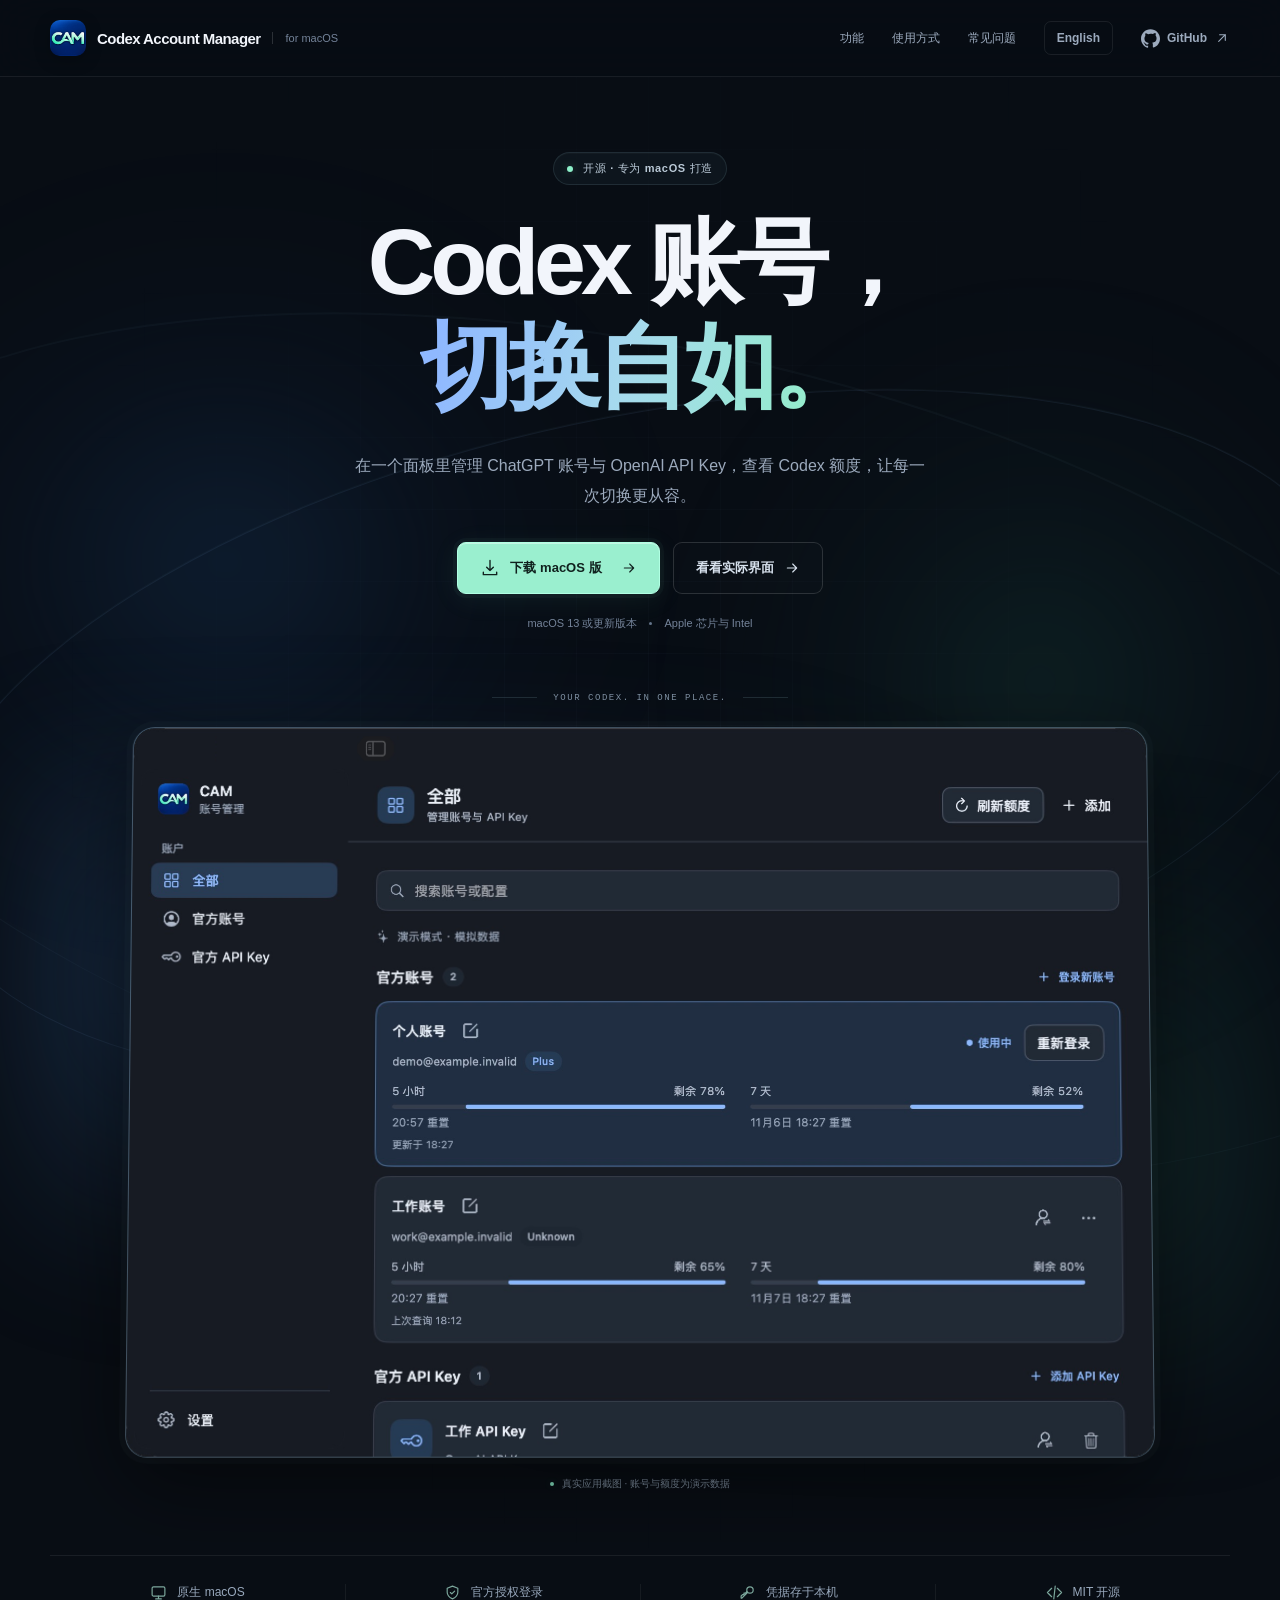
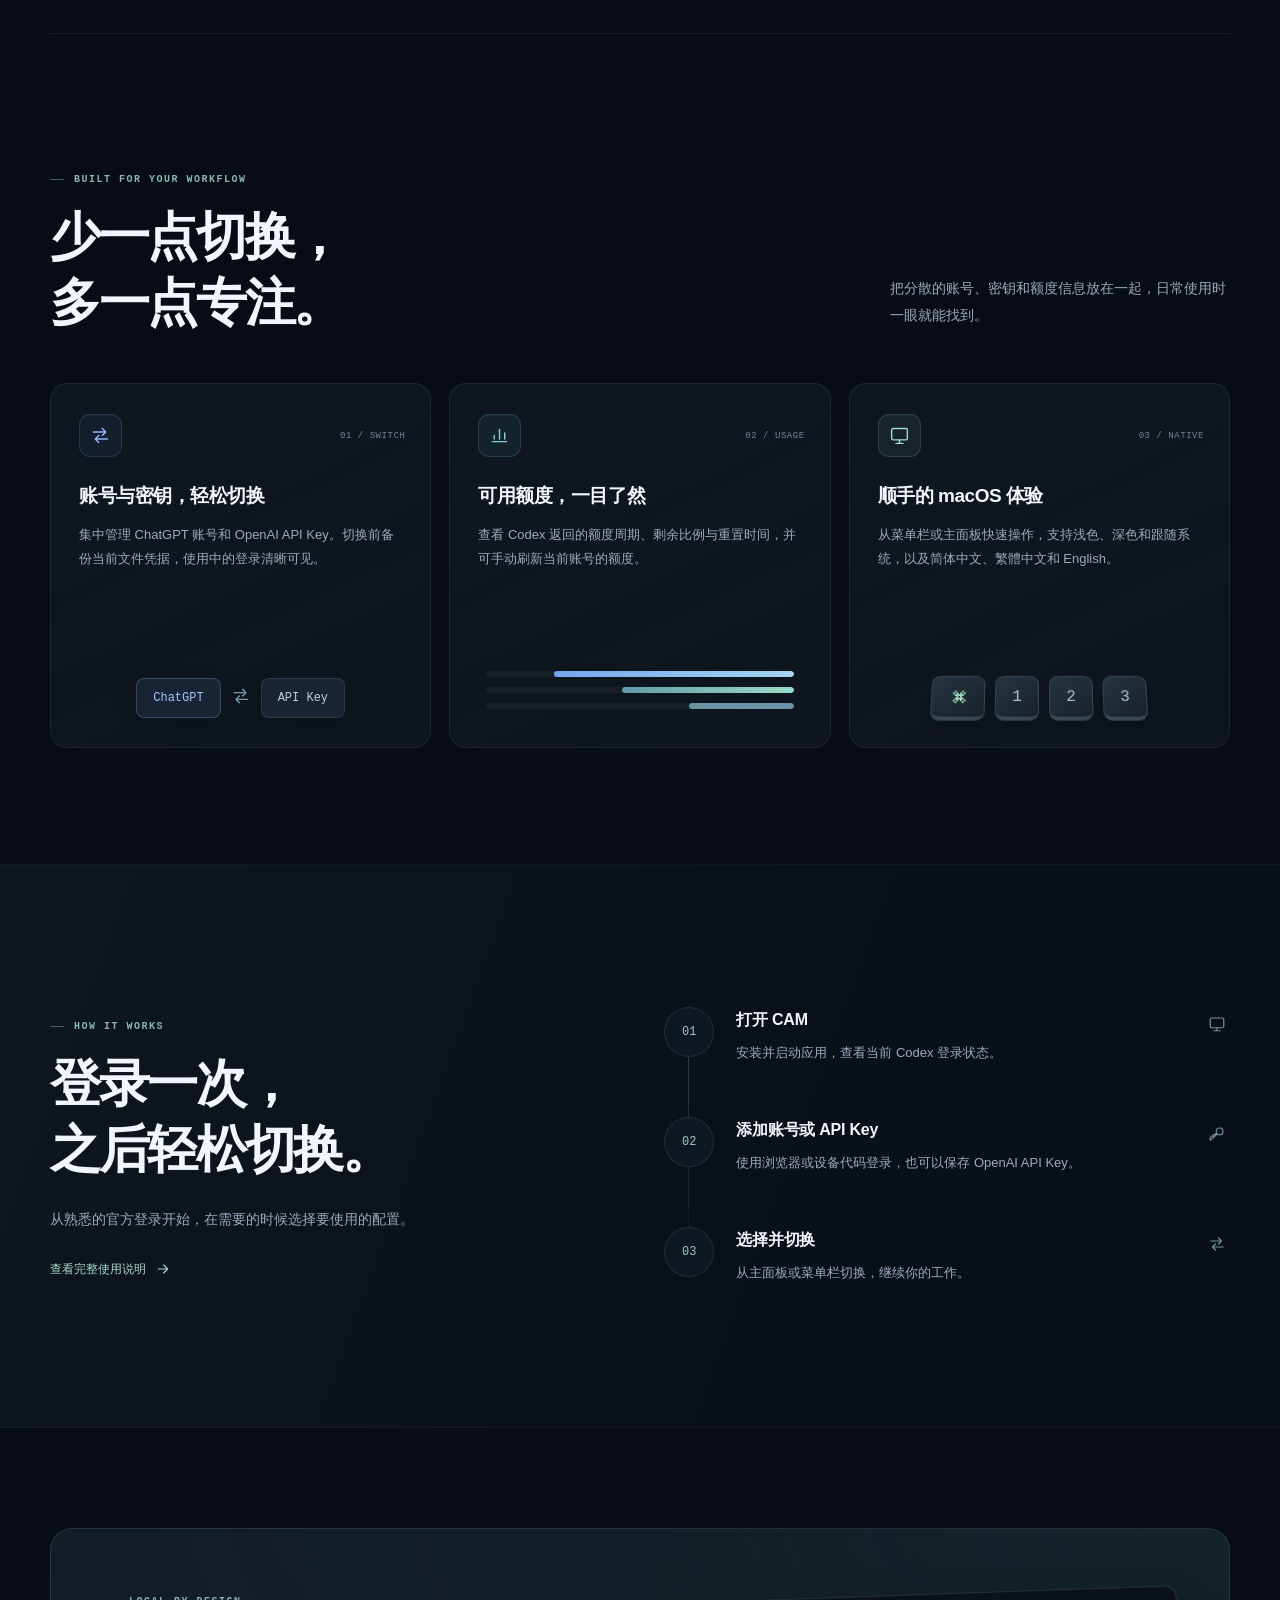
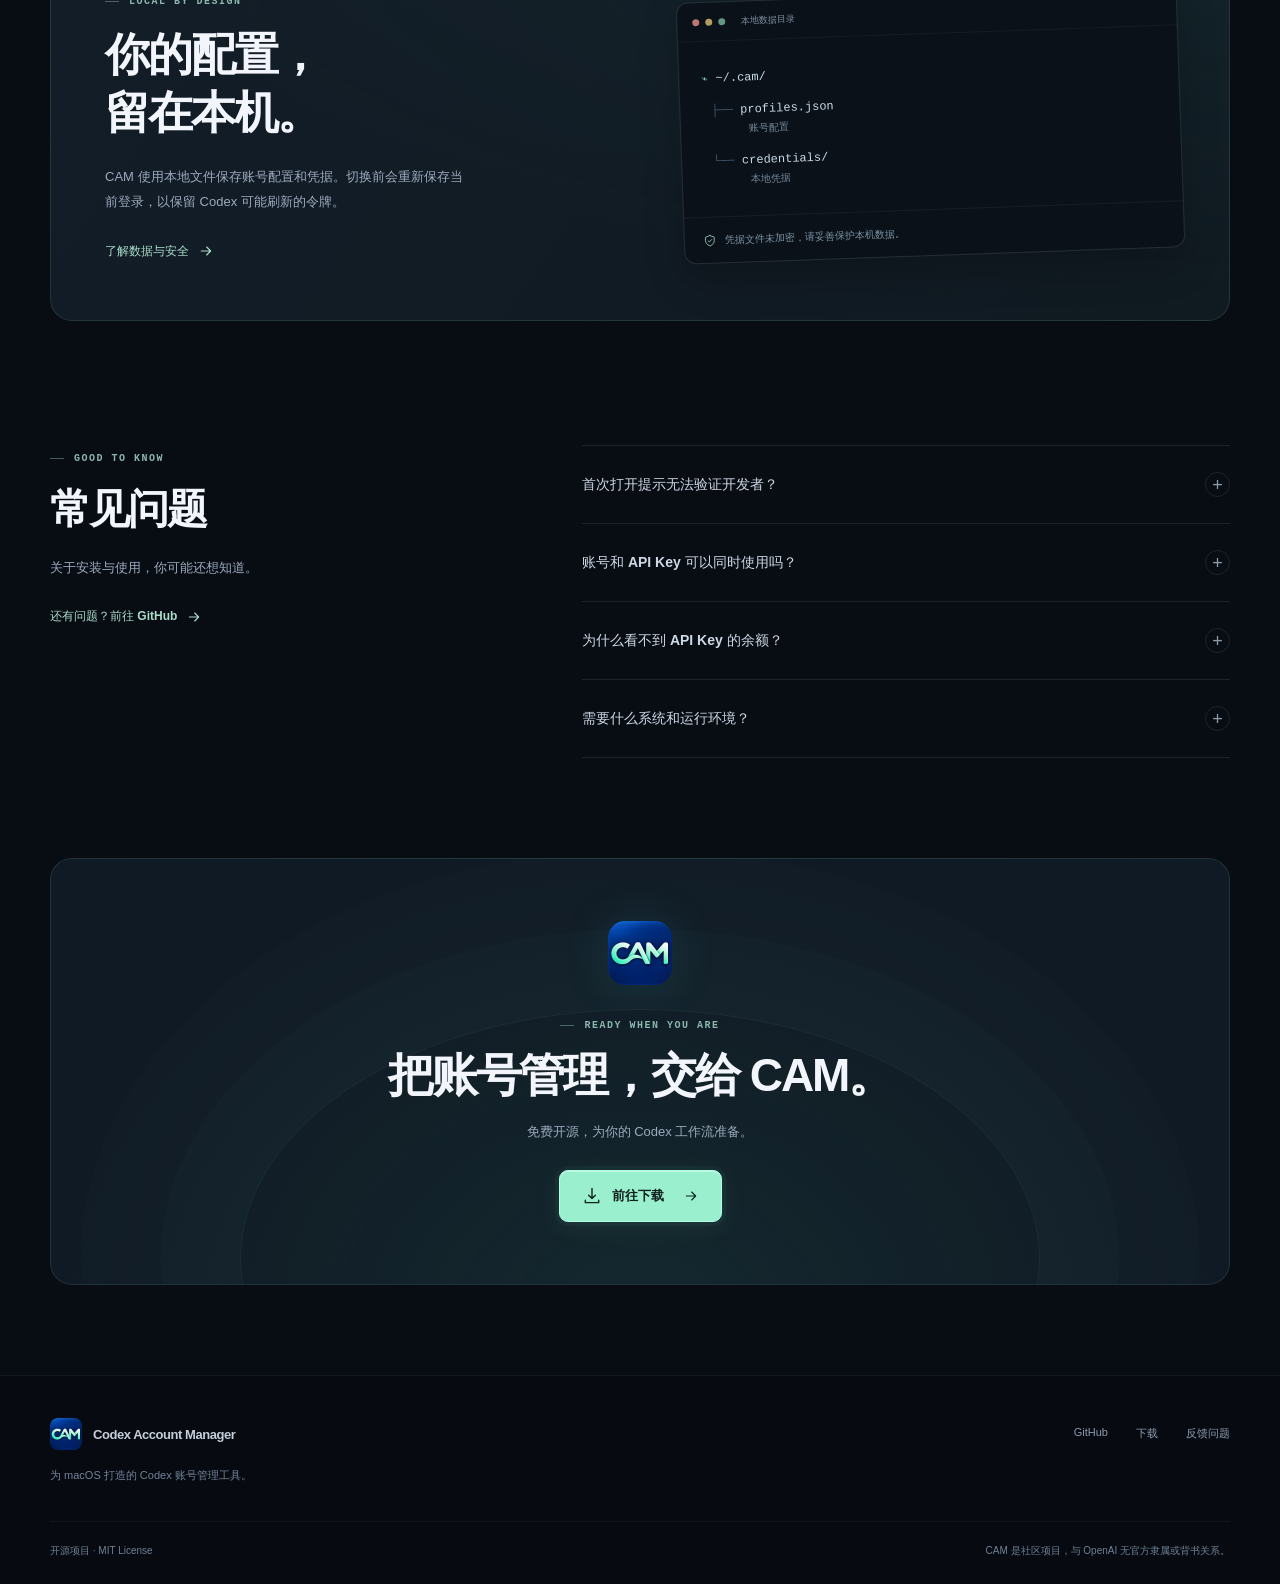
==== commit a057e46d: "feat(website): 优化官网视觉交互与截图展示" ====
--- a/docs/index.html
+++ b/docs/index.html
@@ -3,7 +3,7 @@
 <head>
   <meta charset="utf-8">
   <meta name="viewport" content="width=device-width, initial-scale=1">
-  <meta name="theme-color" content="#0b111b">
+  <meta name="theme-color" content="#080d14">
   <meta name="description" content="Codex Account Manager 是一款开源 macOS 应用，用于管理和切换 ChatGPT 账号与 OpenAI API Key，查看 Codex 额度。">
   <meta property="og:type" content="website">
   <meta property="og:title" content="Codex Account Manager — Codex 账号，切换自如">
@@ -15,8 +15,8 @@
   <link rel="alternate" hreflang="en" href="https://starrain.github.io/Codex-Account-Manager/en/">
   <link rel="alternate" hreflang="x-default" href="https://starrain.github.io/Codex-Account-Manager/">
   <link rel="icon" type="image/png" href="./assets/cam-icon.png">
-  <link rel="stylesheet" href="./styles.css">
-  <script src="./main.js" defer></script>
+  <link rel="stylesheet" href="./styles.css?v=3">
+  <script src="./main.js?v=3" defer></script>
   <title>Codex Account Manager — Codex 账号，切换自如</title>
 </head>
 <body id="top">
@@ -30,13 +30,17 @@
     <symbol id="i-shield" viewBox="0 0 24 24"><path d="M12 3 4.5 6v5.5c0 4.3 2.7 7.2 7.5 9.5 4.8-2.3 7.5-5.2 7.5-9.5V6L12 3Z"/><path d="m9 12 2 2 4-4"/></symbol>
     <symbol id="i-monitor" viewBox="0 0 24 24"><rect x="3" y="4" width="18" height="13" rx="2"/><path d="M8 21h8m-4-4v4"/></symbol>
     <symbol id="i-copy" viewBox="0 0 24 24"><rect x="8" y="8" width="12" height="12" rx="2"/><path d="M16 8V6a2 2 0 0 0-2-2H6a2 2 0 0 0-2 2v8a2 2 0 0 0 2 2h2"/></symbol>
+    <symbol id="i-expand" viewBox="0 0 24 24"><path d="M8 3H3v5m13-5h5v5M3 16v5h5m13-5v5h-5M8 8 3 3m13 5 5-5M8 16l-5 5m13-5 5 5"/></symbol>
+    <symbol id="i-close" viewBox="0 0 24 24"><path d="m6 6 12 12M6 18 18 6"/></symbol>
+    <symbol id="i-check" viewBox="0 0 24 24"><path d="m5 12 4 4L19 6"/></symbol>
+    <symbol id="i-code" viewBox="0 0 24 24"><path d="m8 6-6 6 6 6m8-12 6 6-6 6m-3-15-2 18"/></symbol>
   </svg>
 
   <header class="site-header">
       <div class="container navigation">
         <a class="brand" href="#top" aria-label="Codex Account Manager 首页">
           <img src="./assets/cam-icon.png" width="36" height="36" alt="">
-          <span>Codex Account Manager</span>
+          <span class="brand-full">Codex Account Manager</span><span class="brand-short" aria-hidden="true">CAM</span>
           <small>for macOS</small>
         </a>
         <nav class="nav-links" aria-label="页面导航">
@@ -51,10 +55,15 @@
           <svg class="icon small" aria-hidden="true"><use href="#i-arrow"/></svg>
         </a>
       </div>
+    <div class="reading-progress" aria-hidden="true"><span></span></div>
   </header>
 
   <main id="main">
   <div class="hero-shell">
+    <div class="hero-ambient" aria-hidden="true">
+      <div class="aurora aurora-blue"></div><div class="aurora aurora-mint"></div>
+      <div class="hero-grid"></div><div class="horizon horizon-one"></div><div class="horizon horizon-two"></div>
+    </div>
       <section class="hero container" aria-labelledby="hero-title">
         <div class="hero-copy">
           <div class="eyebrow hero-eyebrow"><span class="status-dot"></span> 开源 · 专为 macOS 打造</div>
@@ -66,44 +75,48 @@
               <span>下载 macOS 版</span>
               <svg class="icon button-arrow" aria-hidden="true"><use href="#i-arrow"/></svg>
             </a>
-            <a class="button button-ghost" href="#features">了解 CAM <svg class="icon small" aria-hidden="true"><use href="#i-arrow"/></svg></a>
+            <a class="button button-ghost" href="#preview">看看实际界面 <svg class="icon small" aria-hidden="true"><use href="#i-arrow"/></svg></a>
           </div>
           <p class="hero-meta"><span>macOS 13 或更新版本</span><span class="meta-divider"></span><span>Apple 芯片与 Intel</span></p>
         </div>
 
-        <figure class="product-figure">
+        <figure class="product-figure" id="preview">
           <div class="product-halo" aria-hidden="true"></div>
-          <img class="product-screenshot" src="./assets/cam-screenshot-zh.jpg" width="1960" height="1400" alt="CAM 主面板截图，显示演示账号及其额度">
-          <figcaption><span></span> 应用截图，账号与额度为模拟数据</figcaption>
+          <div class="preview-label"><span></span> YOUR CODEX. IN ONE PLACE. <span></span></div>
+          <a class="screenshot-trigger" href="./assets/cam-screenshot-zh.png" data-preview-open aria-haspopup="dialog" aria-label="放大查看">
+            <img class="product-screenshot" src="./assets/cam-screenshot-zh.png" width="1960" height="1400" fetchpriority="high" decoding="async" alt="CAM 主面板截图，显示演示账号及其额度">
+            <span class="preview-hint"><svg class="icon small" aria-hidden="true"><use href="#i-expand"/></svg>放大查看</span>
+          </a>
+          <figcaption><span class="status-dot"></span>真实应用截图 · 账号与额度为演示数据</figcaption>
         </figure>
       </section>
-    <div class="hero-bottom-line container"><span>为更专注的工作流而设计</span><span>SCROLL TO EXPLORE <span aria-hidden="true">↓</span></span></div>
+    <ul class="capability-strip container"><li><svg class="icon" aria-hidden="true"><use href="#i-monitor"/></svg>原生 macOS</li><li><svg class="icon" aria-hidden="true"><use href="#i-shield"/></svg>官方授权登录</li><li><svg class="icon" aria-hidden="true"><use href="#i-key"/></svg>凭据存于本机</li><li><svg class="icon" aria-hidden="true"><use href="#i-code"/></svg>MIT 开源</li></ul>
   </div>
 
   <section class="features section" id="features" aria-labelledby="features-title">
     <div class="container">
-      <div class="section-intro feature-intro"><div><span class="section-kicker">BUILT FOR YOUR WORKFLOW</span><h2 id="features-title">少一点切换，<br>多一点专注。</h2></div><p>把分散的账号、密钥和额度信息放在一起，日常使用时一眼就能找到。</p></div>
+      <div class="section-intro feature-intro" data-reveal><div><span class="section-kicker">BUILT FOR YOUR WORKFLOW</span><h2 id="features-title">少一点切换，<br>多一点专注。</h2></div><p>把分散的账号、密钥和额度信息放在一起，日常使用时一眼就能找到。</p></div>
       <div class="feature-grid">
-        <article class="feature-item"><div class="feature-icon blue"><svg class="icon" aria-hidden="true"><use href="#i-switch"/></svg></div><span class="feature-number">01 / SWITCH</span><h3>账号与密钥，轻松切换</h3><p>集中管理 ChatGPT 账号和 OpenAI API Key。切换前备份当前文件凭据，使用中的登录清晰可见。</p></article>
-        <article class="feature-item"><div class="feature-icon cyan"><svg class="icon" aria-hidden="true"><use href="#i-chart"/></svg></div><span class="feature-number">02 / USAGE</span><h3>可用额度，一目了然</h3><p>查看 Codex 返回的额度周期、剩余比例与重置时间，并可手动刷新当前账号的额度。</p></article>
-        <article class="feature-item"><div class="feature-icon violet"><svg class="icon" aria-hidden="true"><use href="#i-monitor"/></svg></div><span class="feature-number">03 / NATIVE</span><h3>顺手的 macOS 体验</h3><p>从菜单栏或主面板快速操作，支持浅色、深色和跟随系统，以及简体中文、繁體中文和 English。</p></article>
+        <article class="feature-item" data-reveal data-spotlight><div class="feature-icon blue"><svg class="icon" aria-hidden="true"><use href="#i-switch"/></svg></div><span class="feature-number">01 / SWITCH</span><h3>账号与密钥，轻松切换</h3><p>集中管理 ChatGPT 账号和 OpenAI API Key。切换前备份当前文件凭据，使用中的登录清晰可见。</p><div class="feature-art switch-art" aria-hidden="true"><span class="switch-token">ChatGPT</span><span class="switch-connection"><svg class="icon" aria-hidden="true"><use href="#i-switch"/></svg></span><span class="switch-token">API Key</span></div></article>
+        <article class="feature-item" data-reveal data-spotlight><div class="feature-icon cyan"><svg class="icon" aria-hidden="true"><use href="#i-chart"/></svg></div><span class="feature-number">02 / USAGE</span><h3>可用额度，一目了然</h3><p>查看 Codex 返回的额度周期、剩余比例与重置时间，并可手动刷新当前账号的额度。</p><div class="feature-art usage-art" aria-hidden="true"><span><i></i></span><span><i></i></span><span><i></i></span></div></article>
+        <article class="feature-item" data-reveal data-spotlight><div class="feature-icon mint"><svg class="icon" aria-hidden="true"><use href="#i-monitor"/></svg></div><span class="feature-number">03 / NATIVE</span><h3>顺手的 macOS 体验</h3><p>从菜单栏或主面板快速操作，支持浅色、深色和跟随系统，以及简体中文、繁體中文和 English。</p><div class="feature-art keyboard-art" aria-hidden="true"><span class="keycap command-key">⌘</span><span class="keycap">1</span><span class="keycap">2</span><span class="keycap">3</span></div></article>
       </div>
     </div>
   </section>
 
   <section class="workflow section" id="how-it-works" aria-labelledby="workflow-title">
     <div class="container workflow-layout">
-      <div class="workflow-copy"><span class="section-kicker">HOW IT WORKS</span><h2 id="workflow-title">登录一次，<br>之后轻松切换。</h2><p>从熟悉的官方登录开始，在需要的时候选择要使用的配置。</p><a class="text-link" href="https://github.com/StarRain/Codex-Account-Manager#使用">查看完整使用说明 <svg class="icon small" aria-hidden="true"><use href="#i-arrow"/></svg></a></div>
+      <div class="workflow-copy" data-reveal><span class="section-kicker">HOW IT WORKS</span><h2 id="workflow-title">登录一次，<br>之后轻松切换。</h2><p>从熟悉的官方登录开始，在需要的时候选择要使用的配置。</p><a class="text-link" href="https://github.com/StarRain/Codex-Account-Manager#使用">查看完整使用说明 <svg class="icon small" aria-hidden="true"><use href="#i-arrow"/></svg></a></div>
       <div class="steps">
-        <article class="step"><span class="step-number">01</span><div><h3>打开 CAM</h3><p>安装并启动应用，查看当前 Codex 登录状态。</p></div><svg class="icon step-icon" aria-hidden="true"><use href="#i-monitor"/></svg></article>
-        <article class="step"><span class="step-number">02</span><div><h3>添加账号或 API Key</h3><p>使用浏览器或设备代码登录，也可以保存 OpenAI API Key。</p></div><svg class="icon step-icon" aria-hidden="true"><use href="#i-key"/></svg></article>
-        <article class="step"><span class="step-number">03</span><div><h3>选择并切换</h3><p>从主面板或菜单栏切换，继续你的工作。</p></div><svg class="icon step-icon" aria-hidden="true"><use href="#i-switch"/></svg></article>
+        <article class="step" data-reveal><span class="step-number">01</span><div><h3>打开 CAM</h3><p>安装并启动应用，查看当前 Codex 登录状态。</p></div><svg class="icon step-icon" aria-hidden="true"><use href="#i-monitor"/></svg></article>
+        <article class="step" data-reveal><span class="step-number">02</span><div><h3>添加账号或 API Key</h3><p>使用浏览器或设备代码登录，也可以保存 OpenAI API Key。</p></div><svg class="icon step-icon" aria-hidden="true"><use href="#i-key"/></svg></article>
+        <article class="step" data-reveal><span class="step-number">03</span><div><h3>选择并切换</h3><p>从主面板或菜单栏切换，继续你的工作。</p></div><svg class="icon step-icon" aria-hidden="true"><use href="#i-switch"/></svg></article>
       </div>
     </div>
   </section>
 
   <section class="local-section section" aria-labelledby="local-title">
-    <div class="container local-card">
+    <div class="container local-card" data-reveal>
       <div class="local-copy"><span class="section-kicker light-kicker">LOCAL BY DESIGN</span><h2 id="local-title">你的配置，<br>留在本机。</h2><p>CAM 使用本地文件保存账号配置和凭据。切换前会重新保存当前登录，以保留 Codex 可能刷新的令牌。</p><a class="local-link" href="https://github.com/StarRain/Codex-Account-Manager#数据与安全">了解数据与安全 <svg class="icon small" aria-hidden="true"><use href="#i-arrow"/></svg></a></div>
       <div class="local-visual"><div class="file-window"><div class="file-window-top"><span></span><span></span><span></span><small>本地数据目录</small></div><div class="file-tree"><div><span class="folder-icon">⌁</span> ~/.cam/</div><div class="tree-child"><span>├──</span> profiles.json <em>账号配置</em></div><div class="tree-child"><span>└──</span> credentials/ <em>本地凭据</em></div></div><p><svg class="icon" aria-hidden="true"><use href="#i-shield"/></svg> 凭据文件未加密，请妥善保护本机数据。</p></div></div>
     </div>
@@ -121,9 +134,15 @@
     </div>
   </section>
 
-  <section class="final-section" aria-labelledby="download-title"><div class="container final-card"><div><span class="section-kicker light-kicker">READY WHEN YOU ARE</span><h2 id="download-title">把账号管理，交给 CAM。</h2><p>免费开源，为你的 Codex 工作流准备。</p></div><a class="button button-primary" href="https://github.com/StarRain/Codex-Account-Manager/releases/latest"><svg class="icon" aria-hidden="true"><use href="#i-download"/></svg>前往下载 <svg class="icon button-arrow" aria-hidden="true"><use href="#i-arrow"/></svg></a></div></section>
+  <section class="final-section" aria-labelledby="download-title"><div class="container final-card" data-reveal><img class="final-icon" src="./assets/cam-icon.png" width="64" height="64" loading="lazy" alt=""><div><span class="section-kicker light-kicker">READY WHEN YOU ARE</span><h2 id="download-title">把账号管理，交给 CAM。</h2><p>免费开源，为你的 Codex 工作流准备。</p></div><a class="button button-primary" href="https://github.com/StarRain/Codex-Account-Manager/releases/latest"><svg class="icon" aria-hidden="true"><use href="#i-download"/></svg>前往下载 <svg class="icon button-arrow" aria-hidden="true"><use href="#i-arrow"/></svg></a></div></section>
 
   </main>
   <footer class="site-footer"><div class="container footer-main"><div><a class="footer-brand" href="#top"><img src="./assets/cam-icon.png" width="32" height="32" alt=""><span>Codex Account Manager</span></a><p>为 macOS 打造的 Codex 账号管理工具。</p></div><div class="footer-links"><a href="https://github.com/StarRain/Codex-Account-Manager">GitHub</a><a href="https://github.com/StarRain/Codex-Account-Manager/releases/latest">下载</a><a href="https://github.com/StarRain/Codex-Account-Manager/issues">反馈问题</a></div></div><div class="container footer-bottom"><span>开源项目 · MIT License</span><span>CAM 是社区项目，与 OpenAI 无官方隶属或背书关系。</span></div></footer>
+
+  <dialog class="preview-dialog" aria-labelledby="preview-title">
+    <div class="preview-dialog-bar"><p id="preview-title">近距离看看 CAM</p><button class="preview-close" type="button" aria-label="关闭预览" autofocus><svg class="icon" aria-hidden="true"><use href="#i-close"/></svg></button></div>
+    <img src="./assets/cam-screenshot-zh.png" width="1960" height="1400" loading="lazy" alt="CAM 主面板截图，显示演示账号及其额度">
+    <p class="preview-dialog-caption">真实应用截图 · 账号与额度为演示数据</p>
+  </dialog>
 </body>
 </html>
--- a/docs/styles.css
+++ b/docs/styles.css
@@ -1,112 +1,368 @@
 :root {
-  color-scheme: light;
-  --ink: #192335;
-  --muted: #667286;
-  --blue: #4278da;
-  --blue-bright: #8ab7ff;
-  --dark: #0b111b;
-  --line: #e2e8f0;
+  color-scheme: dark;
+  --ink: #f2f5fb;
+  --muted: #9caabd;
+  --quiet: #748399;
+  --blue: #8ab7ff;
+  --mint: #8df0c9;
+  --dark: #080d14;
+  --surface: #101823;
+  --line: #ffffff12;
   --font: -apple-system, BlinkMacSystemFont, "SF Pro Display", "PingFang SC", "Microsoft YaHei", sans-serif;
+  --mono: ui-monospace, SFMono-Regular, Menlo, monospace;
 }
 
 *, *::before, *::after { box-sizing: border-box; }
-html { scroll-behavior: smooth; }
-body { margin: 0; background: #fff; color: var(--ink); font-family: var(--font); -webkit-font-smoothing: antialiased; }
+html { scroll-behavior: smooth; scroll-padding-top: 100px; }
+body { margin: 0; background: var(--dark); color: var(--ink); font-family: var(--font); -webkit-font-smoothing: antialiased; }
+body.preview-open { overflow: hidden; }
 a { color: inherit; text-decoration: none; }
 button { font: inherit; }
 img, svg { display: block; }
-.container { width: min(1200px, calc(100% - 64px)); margin-inline: auto; }
+h1, h2, h3, p, figure { margin: 0; }
+::selection { color: #fff; background: #387c8e99; }
+.container { width: min(1180px, calc(100% - 80px)); margin-inline: auto; }
 .icon-sprite { position: absolute; width: 0; height: 0; overflow: hidden; }
 .icon { display: inline-block; flex: none; width: 20px; height: 20px; fill: none; stroke: currentColor; stroke-width: 1.65; stroke-linecap: round; stroke-linejoin: round; }
 .icon.small { width: 16px; height: 16px; }
-.skip-link { position: fixed; z-index: 10; top: 12px; left: 12px; padding: 10px 14px; background: #fff; color: #172033; border-radius: 6px; transform: translateY(-160%); }
+.skip-link { position: fixed; z-index: 20; top: 12px; left: 12px; padding: 12px 16px; background: var(--mint); color: var(--dark); border-radius: 8px; transform: translateY(-170%); }
 .skip-link:focus { transform: translateY(0); }
-:focus-visible { outline: 3px solid #71a9ff; outline-offset: 4px; }
-
-.site-header { position: relative; z-index: 2; background: #0b111b; border-bottom: 1px solid rgba(255,255,255,.07); color: #fff; }
-.navigation { height: 78px; display: flex; align-items: center; gap: 36px; }
-.brand, .footer-brand { display: inline-flex; align-items: center; gap: 11px; font-weight: 660; letter-spacing: -.035em; white-space: nowrap; }
-.brand img { border-radius: 10px; box-shadow: 0 3px 13px #0004; }
+:focus-visible { outline: 3px solid var(--mint); outline-offset: 5px; }
+
+/* Navigation stays available while the page moves underneath it. */
+.site-header { position: sticky; top: 0; z-index: 10; background: #080d14de; border-bottom: 1px solid var(--line); -webkit-backdrop-filter: blur(20px); backdrop-filter: blur(20px); transition: background .25s; }
+.site-header.is-scrolled { background: #080d14f2; }
+.navigation { min-height: 76px; display: flex; align-items: center; gap: 28px; }
+.brand, .footer-brand { display: inline-flex; align-items: center; gap: 11px; font-weight: 650; letter-spacing: -.035em; white-space: nowrap; }
+.brand img { border-radius: 10px; box-shadow: 0 4px 16px #0004; }
 .brand span { font-size: 15px; }
-.brand small { margin-left: 2px; padding-left: 12px; border-left: 1px solid #3a4554; color: #8390a3; font-size: 11px; font-weight: 500; letter-spacing: 0; }
-.nav-links { display: flex; gap: 34px; margin-left: auto; align-items: center; }
-.nav-links a, .language-switch, .nav-github { color: #a8b4c6; font-size: 13px; font-weight: 550; transition: color .2s ease; }
+.brand .brand-short { display: none; }
+.brand small { padding-left: 13px; border-left: 1px solid #ffffff26; color: var(--quiet); font-size: 11px; font-weight: 500; letter-spacing: 0; }
+.nav-links { display: flex; gap: 28px; margin-left: auto; align-items: center; }
+.nav-links a, .language-switch, .nav-github { color: var(--muted); font-size: 12px; font-weight: 550; transition: color .2s, background .2s, border-color .2s; }
+.nav-links a { position: relative; padding-block: 13px; }
+.nav-links a::after { content: ""; position: absolute; bottom: 4px; left: 0; right: 0; height: 2px; background: var(--mint); transform: scaleX(0); transform-origin: left; transition: transform .25s; }
+.nav-links a[aria-current="location"] { color: var(--ink); }
+.nav-links a[aria-current="location"]::after { transform: scaleX(1); }
 .nav-links a:hover, .language-switch:hover, .nav-github:hover { color: #fff; }
-.language-switch { padding: 8px 0; white-space: nowrap; }
-.nav-github { display: inline-flex; align-items: center; gap: 8px; }
+.language-switch { padding: 9px 12px; white-space: nowrap; border: 1px solid #ffffff14; border-radius: 7px; }
+.language-switch:hover { border-color: #ffffff30; background: #ffffff05; }
+.nav-github { display: inline-flex; align-items: center; gap: 7px; min-height: 40px; }
 .nav-github > svg:first-child { width: 19px; height: 19px; }
 .nav-github .small { transform: rotate(-45deg); }
-
-.hero-shell { overflow: hidden; background: radial-gradient(ellipse at 82% 38%, #172c48 0, #101c2d 24%, transparent 52%), linear-gradient(155deg, #0b111b 30%, #0d1827 100%); color: #fff; }
-.hero { min-height: 620px; display: grid; grid-template-columns: minmax(0, .87fr) minmax(0, 1.13fr); align-items: center; gap: 40px; padding-top: 87px; padding-bottom: 77px; }
-.hero-copy { position: relative; z-index: 1; padding-bottom: 24px; }
-.eyebrow { display: inline-flex; align-items: center; gap: 9px; font-size: 12px; font-weight: 600; letter-spacing: .04em; }
-.hero-eyebrow { padding: 8px 11px; color: #b8c8df; border: 1px solid #354459; border-radius: 100px; background: #182434aa; }
-.status-dot { width: 6px; height: 6px; border-radius: 50%; background: #79dcb8; box-shadow: 0 0 12px #6fd5ab80; }
-h1, h2, h3, p, figure { margin: 0; }
-h1 { margin-top: 29px; font-size: clamp(46px, 4.8vw, 67px); line-height: 1.17; font-weight: 730; letter-spacing: -.065em; }
-h1 span { color: #91bcff; }
-.hero-description { max-width: 470px; margin-top: 27px; color: #a8b7c9; font-size: 16px; line-height: 1.95; }
-.hero-actions { display: flex; flex-wrap: wrap; gap: 12px; margin-top: 36px; }
-.button { min-height: 54px; display: inline-flex; align-items: center; justify-content: center; gap: 11px; padding: 0 19px; border: 1px solid transparent; border-radius: 10px; font-size: 14px; font-weight: 650; white-space: nowrap; transition: transform .2s ease, background .2s ease, border-color .2s ease; }
-.button:hover { transform: translateY(-2px); }
-.button-primary { color: #101b2b; background: #fff; box-shadow: 0 8px 24px #0002; }
-.button-primary:hover { background: #e9f2ff; }
-.button-primary .button-arrow { width: 17px; margin-left: 6px; }
-.button-ghost { color: #d7e3f4; border-color: #42516a; background: #ffffff08; }
-.button-ghost:hover { background: #ffffff12; border-color: #7386a1; }
-.hero-meta { display: flex; flex-wrap: wrap; align-items: center; gap: 12px; margin-top: 22px; color: #8695aa; font-size: 12px; }
-.meta-divider { width: 3px; height: 3px; border-radius: 50%; background: #687c95; }
-.hero-bottom-line { display: flex; align-items: center; justify-content: space-between; gap: 16px; padding-top: 21px; padding-bottom: 24px; border-top: 1px solid #ffffff14; color: #728199; font-size: 11px; }
-.hero-bottom-line span:last-child { font-size: 9px; letter-spacing: .12em; }
-.hero-bottom-line span:last-child span { margin-left: 9px; font-size: 14px; }
-
-.product-figure { position: relative; z-index: 0; min-width: 0; margin-right: -38px; }
-.product-halo { position: absolute; inset: 2% -2% 7% 4%; background: #4276b7; filter: blur(95px); opacity: .24; pointer-events: none; }
-.product-screenshot { position: relative; width: 100%; height: auto; border: 1px solid #526477; border-radius: 14px; box-shadow: 0 35px 90px #0008, 0 0 0 6px #ffffff06; }
-.product-figure figcaption { position: relative; margin-top: 16px; text-align: right; color: #8595a9; font-size: 10px; }.product-figure figcaption span { display: inline-block; width: 5px; height: 5px; margin-right: 4px; vertical-align: 2px; border-radius: 50%; background: #7ba9e8; }
-
-.section { padding: 128px 0; scroll-margin-top: 20px; }
-.section-kicker { display: inline-block; color: #527fc4; font-size: 11px; font-weight: 750; letter-spacing: .14em; }
-.section h2, .final-card h2 { margin-top: 19px; font-size: clamp(34px, 3.6vw, 47px); line-height: 1.32; font-weight: 720; letter-spacing: -.055em; }
-.section-intro { display: flex; align-items: end; justify-content: space-between; gap: 40px; }.section-intro > p { max-width: 315px; padding-bottom: 6px; color: var(--muted); font-size: 15px; line-height: 1.9; }
-.feature-grid { display: grid; grid-template-columns: repeat(3, 1fr); margin-top: 65px; border-top: 1px solid var(--line); }
-.feature-item { padding: 37px 38px 0 0; }.feature-item + .feature-item { padding-left: 38px; border-left: 1px solid var(--line); }.feature-item:last-child { padding-right: 0; }
-.feature-icon { display: grid; place-items: center; width: 48px; height: 48px; margin-bottom: 29px; border-radius: 14px; }.feature-icon .icon { width: 23px; height: 23px; }.feature-icon.blue { background: #edf3ff; color: #4d83d8; }.feature-icon.cyan { background: #e9f8f7; color: #399b9c; }.feature-icon.violet { background: #f2efff; color: #8072ce; }
-.feature-number { color: #9ca8b8; font-size: 10px; font-weight: 700; letter-spacing: .1em; }.feature-item h3 { margin-top: 13px; font-size: 18px; letter-spacing: -.035em; }.feature-item p { margin-top: 14px; color: var(--muted); font-size: 14px; line-height: 1.9; }
-
-.workflow { background: #f5f7fb; }.workflow-layout { display: grid; grid-template-columns: .85fr 1.15fr; gap: 95px; align-items: start; }.workflow-copy > p { max-width: 365px; margin-top: 24px; color: var(--muted); font-size: 15px; line-height: 1.9; }.text-link { display: inline-flex; align-items: center; gap: 8px; margin-top: 28px; color: #396cc0; font-size: 14px; font-weight: 650; }.text-link:hover { color: #1b4c9a; }.text-link .icon { transition: transform .2s ease; }.text-link:hover .icon { transform: translateX(4px); }
-.steps { border-top: 1px solid #dce3ed; }.step { display: grid; grid-template-columns: 48px 1fr 24px; gap: 20px; align-items: start; padding: 27px 0; border-bottom: 1px solid #dce3ed; }.step-number { color: #92a2b8; font-size: 12px; font-weight: 700; letter-spacing: .06em; }.step h3 { font-size: 16px; letter-spacing: -.02em; }.step p { margin-top: 8px; color: var(--muted); font-size: 13px; line-height: 1.8; }.step-icon { width: 19px; height: 19px; color: #7891b2; }
-
-.local-section { padding-top: 120px; padding-bottom: 80px; }.local-card { display: grid; grid-template-columns: 1fr 1fr; overflow: hidden; border: 1px solid #26364c; border-radius: 24px; color: #f6f9ff; background: radial-gradient(ellipse at 100% 0, #223e61 0, transparent 55%), #121d2c; }.local-copy { padding: 65px; }.light-kicker { color: #8eb9f9; }.local-copy h2 { margin-top: 18px; }.local-copy > p { max-width: 390px; margin-top: 22px; color: #a7b7ca; font-size: 14px; line-height: 1.95; }.local-link { display: inline-flex; align-items: center; gap: 8px; margin-top: 28px; color: #a4c8ff; font-size: 13px; font-weight: 650; }.local-link:hover { color: #fff; }
-.local-visual { display: flex; align-items: center; padding: 60px 60px 60px 10px; }.file-window { width: 100%; border: 1px solid #405169; border-radius: 12px; background: #101926; box-shadow: 0 18px 40px #0003; }.file-window-top { display: flex; align-items: center; gap: 5px; height: 36px; padding: 0 13px; border-bottom: 1px solid #344256; }.file-window-top > span { width: 6px; height: 6px; border-radius: 50%; background: #617188; }.file-window-top small { margin-left: 9px; color: #8da0b8; font-size: 10px; }.file-tree { display: grid; gap: 14px; padding: 26px 24px; color: #dbe8fa; font-family: ui-monospace, SFMono-Regular, Menlo, monospace; font-size: 13px; }.folder-icon { color: #87b6fc; }.tree-child { padding-left: 12px; }.tree-child > span { color: #60748e; }.tree-child em { float: right; padding-top: 2px; color: #7d91aa; font-family: var(--font); font-size: 10px; font-style: normal; }.file-window > p { display: flex; align-items: center; gap: 8px; padding: 13px 20px; border-top: 1px solid #2b3a4c; color: #9eb0c5; font-size: 11px; line-height: 1.6; }.file-window > p .icon { width: 15px; height: 15px; color: #80aef2; }
-
-.faq { padding-top: 100px; }.faq-layout { display: grid; grid-template-columns: .75fr 1.25fr; gap: 100px; }.faq-intro { margin-top: 20px; color: var(--muted); font-size: 14px; line-height: 1.8; }.faq-list { border-top: 1px solid var(--line); }.faq-list details { border-bottom: 1px solid var(--line); }.faq-list summary { display: flex; align-items: center; justify-content: space-between; gap: 16px; min-height: 78px; padding: 16px 2px; cursor: pointer; list-style: none; font-size: 15px; font-weight: 650; }.faq-list summary::-webkit-details-marker { display: none; }.faq-list summary > span { color: #8091a9; font-size: 23px; font-weight: 400; transition: transform .2s ease; }.faq-list details[open] summary > span { transform: rotate(45deg); }.faq-answer { padding: 0 2px 25px; color: var(--muted); font-size: 13px; line-height: 1.9; }.faq-answer p + p, .faq-answer .code-block + p { margin-top: 12px; }.faq-answer a { color: #3e71bf; text-decoration: underline; text-underline-offset: 3px; }.code-block { display: flex; align-items: center; gap: 12px; margin-top: 12px; padding: 12px 14px; border: 1px solid #e0e7f0; border-radius: 8px; background: #f6f8fb; }.code-block code { min-width: 0; flex: 1; overflow-wrap: anywhere; color: #34445b; font-family: ui-monospace, SFMono-Regular, Menlo, monospace; font-size: 11px; line-height: 1.7; }.copy-button { display: inline-flex; align-items: center; gap: 5px; flex: none; min-height: 32px; padding: 4px 8px; border: 1px solid #d7e0eb; border-radius: 6px; color: #56677d; background: #fff; cursor: pointer; font-size: 11px; }.copy-button:hover { background: #edf3fb; }.copy-button .icon { width: 14px; height: 14px; }.copy-status { display: block; min-height: 0; color: #3c78c7; font-size: 11px; }.copy-status:not(:empty) { margin-top: 6px; }
-
-.final-section { padding: 0 0 96px; }.final-card { display: flex; align-items: center; justify-content: space-between; gap: 32px; padding: 51px 58px; border-radius: 20px; background: linear-gradient(110deg, #1a2e49, #14243a 70%); color: #fff; }.final-card h2 { margin-top: 10px; font-size: clamp(27px, 3vw, 38px); }.final-card p { margin-top: 10px; color: #a9bdd4; font-size: 14px; }.final-card .button { flex: none; }
-.site-footer { background: #0b111b; color: #fff; }.footer-main { display: flex; justify-content: space-between; gap: 30px; padding-top: 52px; padding-bottom: 45px; }.footer-brand { font-size: 14px; }.footer-brand img { border-radius: 8px; }.footer-main p { margin-top: 13px; color: #8494a8; font-size: 12px; }.footer-links { display: flex; flex-wrap: wrap; align-items: start; gap: 28px; padding-top: 8px; color: #a5b4c8; font-size: 12px; }.footer-links a:hover { color: #fff; }.footer-bottom { display: flex; justify-content: space-between; gap: 20px; padding-top: 20px; padding-bottom: 22px; border-top: 1px solid #ffffff18; color: #738298; font-size: 11px; line-height: 1.7; }
-
-@media (max-width: 1050px) {
-  .navigation { gap: 22px; }.nav-links { gap: 22px; }.brand small { display: none; }
-  .hero { grid-template-columns: .8fr 1.2fr; gap: 25px; }.product-figure { margin-right: -20px; }
-  .workflow-layout, .faq-layout { gap: 60px; }.local-copy { padding: 50px; }.local-visual { padding-right: 40px; }
-}
-@media (max-width: 780px) {
-  .container { width: min(100% - 40px, 620px); }.navigation { height: 68px; }.nav-links { display: none; }.language-switch { margin-left: auto; }.nav-github { margin-left: 0; }
-  .hero { min-height: 0; grid-template-columns: 1fr; gap: 58px; padding-top: 70px; padding-bottom: 62px; }.hero-copy { padding-bottom: 0; }.hero-description { max-width: 510px; }.product-figure { width: min(100%, 600px); margin-inline: auto; }.hero-bottom-line { padding-top: 18px; padding-bottom: 20px; }
-  .section { padding: 92px 0; }.section-intro { display: block; }.section-intro > p { max-width: 520px; margin-top: 22px; }.feature-grid { margin-top: 44px; }.feature-item { padding-right: 23px; }.feature-item + .feature-item { padding-left: 23px; }.feature-item h3 { font-size: 16px; }.feature-item p { font-size: 13px; }
-  .workflow-layout, .faq-layout { grid-template-columns: 1fr; gap: 40px; }.workflow-copy > p { max-width: 520px; }.local-section { padding-top: 80px; padding-bottom: 45px; }.local-card { grid-template-columns: 1fr; }.local-copy { padding: 46px 46px 0; }.local-visual { padding: 35px 46px 46px; }.faq { padding-top: 75px; }.final-card { padding: 42px; }
-}
-@media (max-width: 520px) {
-  .container { width: calc(100% - 36px); }.navigation { gap: 12px; }.brand { gap: 8px; }.brand span { font-size: 13px; }.brand img { width: 32px; height: 32px; border-radius: 9px; }.nav-github span, .nav-github .small { display: none; }.nav-github { padding: 8px; margin-right: -8px; }
-  .hero { gap: 42px; padding-top: 59px; padding-bottom: 50px; }.hero-eyebrow { font-size: 11px; }.hero h1 { font-size: clamp(42px, 11vw, 57px); }.hero-description { font-size: 15px; }.button { min-height: 51px; }.hero-bottom-line span:last-child { display: none; }
-  .product-screenshot { border-radius: 11px; }
-  .section { padding: 74px 0; }.section h2 { font-size: 34px; }.feature-grid { grid-template-columns: 1fr; margin-top: 35px; }.feature-item, .feature-item + .feature-item { display: grid; grid-template-columns: 48px 1fr; column-gap: 19px; padding: 25px 0; border-left: 0; border-bottom: 1px solid var(--line); }.feature-icon { grid-row: 1 / 4; margin: 0; }.feature-number { align-self: end; }.feature-item h3 { margin-top: 9px; }.feature-item p { margin-top: 9px; }.workflow-layout, .faq-layout { gap: 32px; }.step { grid-template-columns: 36px 1fr 20px; gap: 13px; }.local-section { padding-top: 65px; padding-bottom: 24px; }.local-card { border-radius: 17px; }.local-copy { padding: 36px 26px 0; }.local-visual { padding: 28px 24px 30px; }.file-tree { padding-inline: 17px; font-size: 11px; }.file-window > p { padding-inline: 14px; font-size: 10px; }.faq { padding-top: 70px; }.final-section { padding-bottom: 65px; }.final-card { align-items: start; flex-direction: column; gap: 24px; padding: 32px 26px; border-radius: 16px; }.footer-main, .footer-bottom { flex-direction: column; }.footer-links { gap: 24px; }.footer-bottom { gap: 7px; }
+.reading-progress { position: absolute; bottom: -1px; left: 0; width: 100%; height: 1px; pointer-events: none; }
+.reading-progress span { display: block; height: 100%; background: linear-gradient(90deg, #5698ff, var(--mint)); transform: scaleX(var(--read-progress, 0)); transform-origin: left; }
+
+/* A CSS-only light field keeps the hero lightweight. */
+.hero-shell { position: relative; isolation: isolate; overflow: hidden; }
+.hero-ambient { position: absolute; inset: 0; z-index: -1; overflow: hidden; pointer-events: none; }
+.aurora { position: absolute; width: 850px; height: 750px; border-radius: 50%; filter: blur(55px); opacity: .5; animation: aurora-drift 18s ease-in-out infinite alternate; }
+.aurora-blue { top: 110px; left: calc(50% - 840px); background: radial-gradient(ellipse, #23548c80 0, #122d553d 35%, transparent 68%); }
+.aurora-mint { top: 230px; left: calc(50% + 50px); width: 700px; background: radial-gradient(ellipse, #256e5e66 0, #143d3f33 36%, transparent 68%); animation-delay: -9s; }
+.hero-grid { position: absolute; inset: 0; background-image: linear-gradient(#9cbbe207 1px, transparent 1px), linear-gradient(90deg, #9cbbe207 1px, transparent 1px); background-size: 72px 72px; -webkit-mask-image: radial-gradient(ellipse at 50% 40%, #000, transparent 68%); mask-image: radial-gradient(ellipse at 50% 40%, #000, transparent 68%); }
+.horizon { position: absolute; width: 1450px; height: 640px; top: 340px; left: 50%; border: 1px solid #8cbef915; border-radius: 50%; transform: translateX(-50%) rotate(-12deg); box-shadow: 0 -1px 0 #b3f8e207; }
+.horizon-two { width: 1800px; height: 800px; top: 270px; transform: translateX(-50%) rotate(12deg); border-color: #8cbef90a; }
+.hero-shell.motion-paused .aurora { animation-play-state: paused; }
+.hero { padding-top: 75px; padding-bottom: 48px; text-align: center; }
+.hero-copy { position: relative; z-index: 1; }
+.eyebrow { display: inline-flex; align-items: center; gap: 10px; font-size: 11px; font-weight: 550; letter-spacing: .06em; }
+.hero-eyebrow { padding: 8px 13px; color: #bac9d7; border: 1px solid #a3d7e21f; border-radius: 100px; background: #17252c66; box-shadow: inset 0 1px 0 #ffffff06; }
+.status-dot { display: inline-block; flex: none; width: 6px; height: 6px; border-radius: 50%; background: var(--mint); box-shadow: 0 0 10px #8df0c944; }
+h1 { margin-top: 25px; font-size: clamp(62px, 7.3vw, 100px); line-height: 1.12; font-weight: 730; letter-spacing: -.055em; text-wrap: balance; }
+h1 span { display: inline-block; padding-bottom: .08em; color: #93d9e8; background: linear-gradient(105deg, #8fb8ff 6%, #a6d9ee 46%, #92efc7 95%); -webkit-background-clip: text; background-clip: text; -webkit-text-fill-color: transparent; }
+.hero-description { max-width: 580px; margin: 24px auto 0; color: var(--muted); font-size: 16px; line-height: 1.9; text-wrap: pretty; }
+.hero-actions { display: flex; flex-wrap: wrap; justify-content: center; gap: 13px; margin-top: 30px; }
+.button { position: relative; min-height: 52px; display: inline-flex; align-items: center; justify-content: center; gap: 10px; padding: 0 22px; border: 1px solid transparent; border-radius: 9px; font-size: 13px; font-weight: 650; white-space: nowrap; transition: transform .2s, background .2s, border-color .2s, box-shadow .2s; }
+.button:hover { transform: translateY(-3px); }
+.button:active { transform: translateY(0); }
+.button-primary { color: #10211e; background: #9aefcf; border-color: #b1ffe3; box-shadow: 0 0 0 4px #9aefcf08, 0 5px 28px #72dfaf15, inset 0 1px 0 #ffffff66; }
+.button-primary:hover { background: #b4f9df; box-shadow: 0 0 0 5px #9aefcf0c, 0 8px 40px #72dfaf29; }
+.button-primary .button-arrow { width: 16px; margin-left: 9px; }
+.button-ghost { color: #d7e1ed; border-color: #ffffff23; background: #ffffff03; }
+.button-ghost:hover { background: #ffffff09; border-color: #ffffff40; }
+.hero-meta { display: flex; flex-wrap: wrap; justify-content: center; align-items: center; gap: 12px; margin-top: 22px; color: var(--quiet); font-size: 11px; }
+.meta-divider { width: 3px; height: 3px; border-radius: 50%; background: #64748a; }
+
+.product-figure { position: relative; width: min(100%, 1020px); min-width: 0; margin: 62px auto 0; scroll-margin-top: 106px; }
+.preview-label { display: flex; justify-content: center; align-items: center; gap: 16px; margin-bottom: 22px; color: #8294a7; font: 9px var(--mono); letter-spacing: .17em; }
+.preview-label > span { width: 45px; height: 1px; background: #a5d3e426; }
+.product-halo { position: absolute; inset: 6% -12% 10%; z-index: -1; background: radial-gradient(ellipse at 25% 35%, #366cad4d, transparent 55%), radial-gradient(ellipse at 80% 60%, #2c8c752b, transparent 60%); filter: blur(55px); pointer-events: none; }
+.screenshot-trigger { display: block; position: relative; border-radius: 21px; transform: perspective(1600px) rotateX(var(--tilt-x, 2deg)) rotateY(var(--tilt-y, 0deg)); transition: transform .35s ease-out, box-shadow .35s; box-shadow: 0 0 0 1px #a6c9e85c, 0 0 0 7px #b6deff05, 0 28px 85px #0008; cursor: zoom-in; }
+.screenshot-trigger:hover { box-shadow: 0 0 0 1px #a6c9e887, 0 0 0 7px #b6deff08, 0 30px 95px #0009; }
+.product-screenshot { width: 100%; height: auto; border-radius: inherit; }
+.preview-hint { position: absolute; right: 18px; bottom: 17px; display: inline-flex; align-items: center; gap: 8px; padding: 9px 13px; border: 1px solid #ffffff30; border-radius: 8px; color: #edf7ff; background: #132330ee; font-size: 11px; opacity: 0; transform: translateY(5px); transition: opacity .2s, transform .2s; pointer-events: none; }
+.screenshot-trigger:hover .preview-hint, .screenshot-trigger:focus-visible .preview-hint { opacity: 1; transform: translateY(0); }
+.product-figure figcaption { display: flex; justify-content: center; align-items: center; gap: 8px; margin-top: 24px; color: #7e8e9f; font-size: 10px; }
+.product-figure figcaption .status-dot { width: 4px; height: 4px; opacity: .7; }
+.capability-strip { display: grid; grid-template-columns: repeat(4, 1fr); list-style: none; padding: 28px 0 32px; border-top: 1px solid var(--line); border-bottom: 1px solid var(--line); }
+.capability-strip li { display: flex; align-items: center; justify-content: center; gap: 10px; color: #98a8bc; font-size: 12px; }
+.capability-strip li + li { border-left: 1px solid #ffffff0f; }
+.capability-strip .icon { width: 17px; height: 17px; color: #7ca89d; }
+
+/* Feature illustrations are decorative; the product above is a real screenshot. */
+.section { padding: 116px 0; scroll-margin-top: 76px; }
+.section-kicker { display: inline-flex; align-items: center; gap: 10px; color: #89b6ad; font: 10px var(--mono); font-weight: 550; letter-spacing: .15em; }
+.section-kicker::before { content: ""; width: 14px; height: 1px; background: #89b6ad77; }
+.section h2, .final-card h2 { margin-top: 19px; font-size: clamp(36px, 4vw, 52px); line-height: 1.28; font-weight: 680; letter-spacing: -.045em; text-wrap: balance; }
+.section-intro { display: flex; align-items: end; justify-content: space-between; gap: 40px; }
+.section-intro > p { max-width: 340px; padding-bottom: 7px; color: var(--muted); font-size: 14px; line-height: 1.9; }
+.feature-grid { display: grid; grid-template-columns: repeat(3, minmax(0, 1fr)); gap: 18px; margin-top: 48px; }
+.feature-item { position: relative; isolation: isolate; overflow: hidden; display: flex; flex-direction: column; min-width: 0; min-height: 365px; padding: 30px 28px 0; border: 1px solid #ffffff12; border-radius: 17px; background: linear-gradient(155deg, #16202b80, #0e151d); transition: border-color .3s, background .3s, translate .3s; }
+.feature-item::before { content: ""; position: absolute; inset: 0; z-index: -1; background: radial-gradient(380px circle at var(--pointer-x, 50%) var(--pointer-y, 0%), #9ac7fd0e, transparent 65%); opacity: 0; transition: opacity .3s; pointer-events: none; }
+.feature-item:hover { translate: 0 -5px; border-color: #9ecbc43f; }
+.feature-item:hover::before { opacity: 1; }
+.feature-icon { display: grid; place-items: center; width: 43px; height: 43px; margin-bottom: 25px; border: 1px solid #9fc1ff23; border-radius: 11px; box-shadow: inset 0 1px 0 #ffffff08; }
+.feature-icon .icon { width: 21px; height: 21px; }
+.feature-icon.blue { background: #4a83d714; color: #8bb8f7; }
+.feature-icon.cyan { background: #56bcc914; color: #89ccd9; border-color: #89ccd926; }
+.feature-icon.mint { background: #75c9a914; color: #a1dcc3; border-color: #a1dcc326; }
+.feature-number { position: absolute; right: 25px; top: 47px; color: #74849a; font: 9px var(--mono); letter-spacing: .06em; }
+.feature-item h3 { font-size: 19px; letter-spacing: -.025em; line-height: 1.5; }
+.feature-item p { margin-top: 12px; color: var(--muted); font-size: 13px; line-height: 1.85; }
+.feature-art { margin-top: auto; min-height: 122px; padding-top: 24px; display: flex; align-items: center; justify-content: center; }
+.switch-art { gap: 10px; }
+.switch-token { padding: 12px 16px; border: 1px solid #ffffff19; border-radius: 8px; background: #182333; color: #becbdd; font: 12px var(--mono); box-shadow: 0 8px 20px #0002; transition: border-color .3s, color .3s, transform .3s; }
+.switch-token:first-child { border-color: #85b6ff44; color: #9fc6ff; }
+.switch-connection { color: #7599a9; }
+.feature-item:hover .switch-token:last-child { border-color: #94edc96b; color: #a7edce; transform: translateY(-3px); }
+.usage-art { display: grid; grid-template-columns: 1fr; justify-content: stretch; width: 100%; align-content: center; gap: 10px; padding: 25px 8px 18px; }
+.usage-art > span { position: relative; display: block; height: 6px; background: #ffffff0a; border-radius: 100px; overflow: hidden; }
+.usage-art i { display: block; position: absolute; right: 0; width: 78%; height: 100%; border-radius: inherit; background: linear-gradient(90deg, #76a7ed, #a3d4f2); transform-origin: right; transition: transform .7s; }
+.usage-art > span:nth-child(2) i { width: 56%; background: linear-gradient(90deg, #6499a8, #9bdcc7); }
+.usage-art > span:nth-child(3) i { width: 34%; background: #6b92a3; }
+.feature-item:hover .usage-art i { transform: scaleX(.86); }
+.keyboard-art { gap: 10px; perspective: 500px; }
+.keycap { display: grid; place-items: center; width: 44px; height: 46px; border: 1px solid #7283964d; border-bottom-width: 4px; border-radius: 9px; background: linear-gradient(140deg, #263541, #18212b); color: #b3c3ce; font: 16px var(--mono); box-shadow: 0 12px 16px #0003; transform: rotateX(15deg); transition: transform .3s, border-color .3s; }
+.command-key { width: 54px; font-size: 29px; color: #a5ddc5; }
+.feature-item:hover .command-key { transform: rotateX(15deg) translateY(3px); border-color: #a0dfc969; }
+
+.workflow { position: relative; border-block: 1px solid #ffffff08; background: linear-gradient(110deg, #0e161e, #0a1018 65%); }
+.workflow-layout { display: grid; grid-template-columns: 1fr 1.1fr; gap: 100px; align-items: center; }
+.workflow-copy > p { max-width: 365px; margin-top: 24px; color: var(--muted); font-size: 14px; line-height: 1.9; }
+.text-link, .local-link { display: inline-flex; align-items: center; gap: 9px; margin-top: 26px; color: #a9dcca; font-size: 12px; font-weight: 550; line-height: 1.7; }
+.text-link:hover, .local-link:hover { color: #d0ffed; }
+.text-link .icon, .local-link .icon { transition: transform .2s; }
+.text-link:hover .icon, .local-link:hover .icon { transform: translateX(4px); }
+.steps { position: relative; }
+.steps::before { content: ""; position: absolute; top: 36px; bottom: 40px; left: 24px; width: 1px; background: linear-gradient(#80cfb44d, #5482ba3d, #ffffff05); }
+.step { position: relative; display: grid; grid-template-columns: 50px 1fr 22px; gap: 22px; align-items: start; padding: 26px 0; }
+.step-number { position: relative; display: grid; place-items: center; height: 50px; border: 1px solid #ffffff18; border-radius: 50%; background: #0e1822; color: #a4c6bb; font: 12px var(--mono); }
+.step h3 { padding-top: 3px; font-size: 16px; font-weight: 600; letter-spacing: -.015em; }
+.step p { margin-top: 10px; color: var(--muted); font-size: 13px; line-height: 1.85; }
+.step-icon { width: 18px; height: 18px; margin-top: 8px; color: #758d9d; }
+
+.local-section { padding-top: 100px; padding-bottom: 24px; }
+.local-card { display: grid; grid-template-columns: 1fr 1fr; overflow: hidden; border: 1px solid #87aeae29; border-radius: 22px; background: radial-gradient(ellipse at 100% 0, #1d434438, transparent 65%), linear-gradient(125deg, #131d28, #101a21); }
+.local-copy { padding: 59px 0 59px 54px; }
+.local-copy h2 { font-size: clamp(34px, 3.5vw, 46px); }
+.local-copy > p { max-width: 365px; margin-top: 23px; color: var(--muted); font-size: 13px; line-height: 1.95; }
+.local-visual { display: flex; align-items: center; padding: 55px 48px 55px 40px; }
+.file-window { width: 100%; border: 1px solid #a4b9cf2b; border-radius: 12px; background: #0a1119; box-shadow: 0 16px 40px #0003; transform: rotate(-2deg); transition: transform .4s; }
+.local-card:hover .file-window { transform: rotate(0); }
+.file-window-top { display: flex; align-items: center; gap: 6px; min-height: 39px; padding: 0 15px; border-bottom: 1px solid #ffffff0c; }
+.file-window-top > span { width: 7px; height: 7px; border-radius: 50%; background: #4b5c6a; }
+.file-window-top > span:first-child { background: #bf7576; }
+.file-window-top > span:nth-child(2) { background: #b69b61; }
+.file-window-top > span:nth-child(3) { background: #639785; }
+.file-window-top small { margin-left: 10px; color: #7d8d9f; font: 9px var(--mono); }
+.file-tree { display: grid; gap: 18px; padding: 29px 23px; color: #cad9e5; font: 12px var(--mono); }
+.folder-icon { color: var(--mint); }
+.tree-child { padding-left: 8px; }
+.tree-child > span { color: #44586b; }
+.tree-child em { display: block; padding-top: 5px; padding-left: 37px; color: #73889b; font-family: var(--font); font-size: 10px; font-style: normal; }
+.file-window > p { display: flex; align-items: start; gap: 8px; padding: 14px 18px; border-top: 1px solid #ffffff0e; color: #7d93a4; font-size: 10px; line-height: 1.7; }
+.file-window > p .icon { width: 14px; height: 14px; margin-top: 2px; color: #8cb8aa; }
+
+.faq { padding-block: 100px; }
+.faq-layout { display: grid; grid-template-columns: .8fr 1.2fr; gap: 100px; }
+.faq h2 { font-size: clamp(33px, 3.2vw, 43px); }
+.faq-intro { margin-top: 21px; color: var(--muted); font-size: 13px; line-height: 1.85; }
+.faq-list { border-top: 1px solid #ffffff16; min-width: 0; }
+.faq-list details { border-bottom: 1px solid #ffffff16; }
+.faq-list summary { display: flex; align-items: center; justify-content: space-between; gap: 20px; min-height: 77px; padding: 21px 0; cursor: pointer; list-style: none; color: #ced8e4; font-size: 14px; font-weight: 550; line-height: 1.7; transition: color .2s; }
+.faq-list summary:hover, .faq-list details[open] summary { color: var(--mint); }
+.faq-list summary::-webkit-details-marker { display: none; }
+.faq-list summary > span { flex: none; display: grid; place-items: center; width: 25px; height: 25px; border: 1px solid #ffffff16; border-radius: 50%; color: #8c9caa; font-size: 18px; font-weight: 400; line-height: 1; transition: transform .2s; }
+.faq-list details[open] summary > span { transform: rotate(45deg); }
+.faq-answer { padding: 0 0 25px; color: var(--muted); font-size: 12px; line-height: 1.95; }
+.faq-list details[open] .faq-answer { animation: answer-in .25s ease-out; }
+.faq-answer p + p, .faq-answer .code-block + p { margin-top: 13px; }
+.faq-answer a { color: #a0d6c5; text-decoration: underline; text-underline-offset: 3px; }
+.code-block { display: flex; align-items: center; gap: 10px; margin-top: 13px; padding: 13px 12px; border: 1px solid #ffffff18; border-radius: 8px; background: #ffffff03; }
+.code-block code { min-width: 0; flex: 1; overflow-wrap: anywhere; color: #b5d6c9; font: 10px/1.9 var(--mono); }
+.copy-button { display: inline-flex; align-items: center; gap: 5px; flex: none; min-height: 34px; padding: 5px 9px; border: 1px solid #ffffff1f; border-radius: 6px; color: #a9c8bf; background: #ffffff05; cursor: pointer; font-size: 10px; }
+.copy-button:hover { background: #ffffff0b; }
+.copy-button .icon { width: 13px; height: 13px; }
+.copy-status { display: block; min-height: 0; color: #a5dbbd; font-size: 11px; }
+.copy-status:not(:empty) { margin-top: 6px; }
+
+.final-section { padding: 0 0 90px; }
+.final-card { position: relative; isolation: isolate; overflow: hidden; display: flex; flex-direction: column; align-items: center; gap: 27px; padding: 62px 36px; border: 1px solid #8fb4c624; border-radius: 22px; background: radial-gradient(ellipse at 50% 110%, #27625a33, transparent 70%), #101a24; text-align: center; }
+.final-card::before { content: ""; position: absolute; z-index: -1; left: 50%; top: 150px; width: 800px; height: 500px; border: 1px solid #a0d8d313; border-radius: 50%; transform: translateX(-50%); box-shadow: 0 0 0 80px #a0d8d303, 0 0 0 160px #a0d8d302; pointer-events: none; }
+.final-icon { border-radius: 17px; box-shadow: 0 0 45px #398b9e33; }
+.final-card h2 { margin-top: 15px; font-size: clamp(30px, 3.8vw, 46px); }
+.final-card p { margin-top: 15px; color: var(--muted); font-size: 13px; line-height: 1.8; }
+.site-footer { border-top: 1px solid #ffffff0d; background: #070b11; }
+.footer-main { display: flex; justify-content: space-between; gap: 30px; padding-top: 42px; padding-bottom: 38px; }
+.footer-brand { font-size: 13px; color: #c5ceda; }
+.footer-brand img { border-radius: 8px; }
+.footer-main p { margin-top: 14px; color: var(--quiet); font-size: 11px; }
+.footer-links { display: flex; flex-wrap: wrap; align-items: start; gap: 28px; padding-top: 8px; color: #8a9aaf; font-size: 11px; }
+.footer-links a:hover { color: var(--mint); }
+.footer-bottom { display: flex; justify-content: space-between; gap: 20px; padding-top: 20px; padding-bottom: 24px; border-top: 1px solid #ffffff0c; color: #6f8095; font-size: 10px; line-height: 1.8; }
+
+.preview-dialog { width: min(1200px, calc(100vw - 48px)); max-width: none; max-height: calc(100dvh - 48px); padding: 0; margin: auto; border: 1px solid #8ba9b845; border-radius: 16px; background: #0e1620; color: var(--ink); box-shadow: 0 30px 130px #0009; }
+.preview-dialog::backdrop { background: #04080ef2; }
+.preview-dialog-bar { position: sticky; top: 0; display: flex; justify-content: space-between; align-items: center; gap: 15px; padding: 12px 18px; background: #0e1620f5; border-bottom: 1px solid var(--line); z-index: 1; }
+.preview-dialog-bar p { font-size: 13px; font-weight: 550; }
+.preview-close { display: grid; place-items: center; width: 36px; height: 36px; background: #ffffff06; border: 1px solid #ffffff15; border-radius: 8px; color: var(--muted); cursor: pointer; }
+.preview-close:hover { color: #fff; background: #ffffff12; }
+.preview-dialog > img { width: 100%; height: auto; }
+.preview-dialog-caption { padding: 14px 18px; color: var(--muted); font-size: 11px; }
+
+[data-reveal] { --reveal-delay: 0ms; }
+.reveal-pending { opacity: 0; transform: translateY(22px); }
+.reveal-visible { animation: reveal-in .65s both cubic-bezier(.2, .65, .2, 1); animation-delay: var(--reveal-delay); }
+.feature-item:nth-child(2) { --reveal-delay: 70ms; }
+.feature-item:nth-child(3) { --reveal-delay: 140ms; }
+@keyframes reveal-in { from { opacity: 0; transform: translateY(22px); } to { opacity: 1; transform: translateY(0); } }
+@keyframes aurora-drift { from { transform: translate3d(-30px, -15px, 0) scale(1); } to { transform: translate3d(30px, 35px, 0) scale(1.09); } }
+@keyframes answer-in { from { opacity: 0; transform: translateY(-4px); } to { opacity: 1; transform: translateY(0); } }
+
+@media (max-width: 1120px) {
+  .navigation { gap: 23px; }
+  .brand small { display: none; }
+  .nav-links { gap: 23px; }
+  .workflow-layout, .faq-layout { gap: 65px; }
+  .feature-item { padding-inline: 23px; }
+  .feature-item h3 { font-size: 17px; }
+  .switch-token { padding-inline: 12px; font-size: 11px; }
+  .local-copy { padding-left: 40px; }
+  .local-visual { padding-right: 35px; padding-left: 30px; }
+}
+@media (max-width: 860px) {
+  .container { width: calc(100% - 48px); }
+  .navigation { min-height: 70px; gap: 20px; }
+  .nav-links { display: none; }
+  .language-switch { margin-left: auto; }
+  .hero { padding-top: 66px; }
+  h1 { font-size: clamp(54px, 8.8vw, 76px); }
+  .hero-description { max-width: 540px; font-size: 15px; }
+  .product-figure { margin-top: 55px; }
+  .section { padding-block: 84px; }
+  .section-intro { align-items: start; }
+  .section-intro > p { max-width: 270px; padding-top: 38px; }
+  .section h2 { font-size: 36px; }
+  .feature-grid { gap: 12px; }
+  .feature-item { padding: 25px 19px 0; }
+  .feature-number { top: 40px; right: 18px; font-size: 8px; }
+  .feature-item p { font-size: 12px; }
+  .feature-art { min-height: 100px; }
+  .switch-art { gap: 6px; }
+  .switch-token { padding: 10px 8px; font-size: 9px; }
+  .switch-connection .icon { width: 16px; }
+  .keyboard-art { gap: 6px; }
+  .keycap { width: 32px; height: 38px; }
+  .command-key { width: 39px; font-size: 25px; }
+  .workflow-layout, .faq-layout { gap: 40px; }
+  .step { gap: 15px; grid-template-columns: 50px 1fr; }
+  .step-icon { display: none; }
+  .local-section { padding-bottom: 8px; }
+  .local-card { grid-template-columns: 1fr; }
+  .local-copy { padding: 42px 42px 0; }
+  .local-copy > p { max-width: 560px; }
+  .local-visual { padding: 35px 42px 42px; }
+  .file-window { transform: none; }
+  .tree-child em { display: inline; padding: 0; float: right; }
+}
+@media (max-width: 640px) {
+  html { scroll-padding-top: 80px; }
+  .container { width: calc(100% - 36px); }
+  .navigation { min-height: 64px; gap: 13px; }
+  .brand { gap: 8px; }
+  .brand img { width: 30px; height: 30px; border-radius: 8px; }
+  .brand span { font-size: 13px; }
+  .nav-github span, .nav-github .small { display: none; }
+  .language-switch { font-size: 11px; padding: 8px 10px; }
+  .hero { padding-top: 51px; padding-bottom: 32px; }
+  .hero-eyebrow { font-size: 10px; }
+  h1 { margin-top: 26px; font-size: clamp(48px, 10.5vw, 66px); line-height: 1.16; }
+  .hero-description { max-width: 440px; font-size: 14px; line-height: 1.9; margin-top: 20px; }
+  .hero-actions { margin-top: 26px; gap: 10px; }
+  .button { min-height: 49px; padding-inline: 17px; font-size: 12px; }
+  .button-primary .button-arrow { margin-left: 3px; }
+  .hero-meta { font-size: 10px; gap: 10px; }
+  .product-figure { margin-top: 42px; scroll-margin-top: 88px; }
+  .preview-label { font-size: 8px; gap: 10px; margin-bottom: 18px; }
+  .preview-label > span { width: 24px; }
+  .screenshot-trigger { border-radius: 11px; transform: none; }
+  .preview-hint { right: 9px; bottom: 9px; padding: 7px 9px; font-size: 9px; }
+  .product-figure figcaption { margin-top: 17px; font-size: 9px; }
+  .aurora { width: 600px; height: 600px; filter: blur(35px); }
+  .aurora-blue { top: 120px; left: calc(50% - 450px); }
+  .aurora-mint { top: 100px; left: calc(50% - 160px); }
+  .capability-strip { grid-template-columns: repeat(2, 1fr); row-gap: 21px; padding-block: 24px; }
+  .capability-strip li { font-size: 10px; gap: 8px; }
+  .capability-strip li:nth-child(3) { border-left: 0; }
+  .capability-strip .icon { width: 15px; height: 15px; }
+  .section { padding-block: 67px; }
+  .section-kicker { font-size: 9px; }
+  .section h2 { margin-top: 17px; font-size: 34px; }
+  .section-intro { display: block; }
+  .section-intro > p { max-width: 440px; margin-top: 19px; padding: 0; font-size: 13px; }
+  .feature-grid { grid-template-columns: 1fr; gap: 15px; margin-top: 32px; }
+  .feature-item { min-height: 315px; padding: 27px 26px 0; }
+  .feature-number { top: 45px; right: 26px; font-size: 9px; }
+  .feature-icon { margin-bottom: 22px; }
+  .feature-item h3 { font-size: 19px; }
+  .feature-item p { font-size: 13px; }
+  .feature-art { min-height: 108px; }
+  .switch-art { gap: 20px; }
+  .switch-token { padding: 13px 23px; font-size: 12px; }
+  .usage-art { padding-inline: 14px; }
+  .keyboard-art { gap: 12px; }
+  .keycap { width: 45px; height: 46px; }
+  .command-key { width: 55px; font-size: 28px; }
+  .workflow-layout, .faq-layout { grid-template-columns: 1fr; gap: 30px; }
+  .step { grid-template-columns: 50px 1fr 20px; padding-block: 23px; }
+  .step-icon { display: block; }
+  .local-section { padding-bottom: 10px; }
+  .local-card { border-radius: 16px; }
+  .local-copy { padding: 32px 25px 0; }
+  .local-visual { padding: 28px 24px 30px; }
+  .file-tree { padding-inline: 17px; font-size: 11px; }
+  .tree-child em { display: block; float: none; padding-top: 5px; padding-left: 34px; font-size: 9px; }
+  .file-window > p { padding-inline: 14px; font-size: 9px; }
+  .faq-list summary { font-size: 13px; min-height: 72px; }
+  .final-section { padding-bottom: 60px; }
+  .final-card { padding: 40px 24px; gap: 24px; border-radius: 16px; }
+  .final-card h2 { font-size: 29px; }
+  .final-icon { width: 55px; height: 55px; border-radius: 15px; }
+  .footer-main, .footer-bottom { flex-direction: column; }
+  .footer-links { gap: 26px; }
+  .footer-bottom { gap: 9px; }
+  .preview-dialog { width: calc(100vw - 20px); max-height: calc(100dvh - 24px); border-radius: 11px; }
+  .preview-dialog-bar { padding: 10px 12px; }
+  .preview-dialog-caption { font-size: 10px; padding: 13px 12px; }
+}
+@media (max-width: 430px) {
+  .brand .brand-full { display: none; }
+  .brand .brand-short { display: inline; font-size: 17px; letter-spacing: -.02em; }
+  .hero-actions { gap: 9px; }
+  .hero-actions .button { padding-inline: 15px; gap: 8px; }
+  .hero-actions .button-arrow { display: none; }
 }
 @media (max-width: 350px) {
-  .hero-actions .button { width: 100%; }
+  h1 { font-size: 44px; }
+  .hero-actions { flex-direction: column; align-items: stretch; }
+  .hero-meta { gap: 7px; font-size: 9px; }
+  .code-block { align-items: start; flex-direction: column; }
 }
 @media (prefers-reduced-motion: reduce) {
   html { scroll-behavior: auto; }
-  *, *::before, *::after { animation-duration: .01ms !important; transition-duration: .01ms !important; }
-}
+  *, *::before, *::after { animation: none !important; transition: none !important; }
+  .reveal-pending { opacity: 1; transform: none; }
+  .screenshot-trigger { transform: none; }
+  .feature-item:hover, .button:hover { translate: none; transform: none; }
+  .file-window { transform: none; }
+}
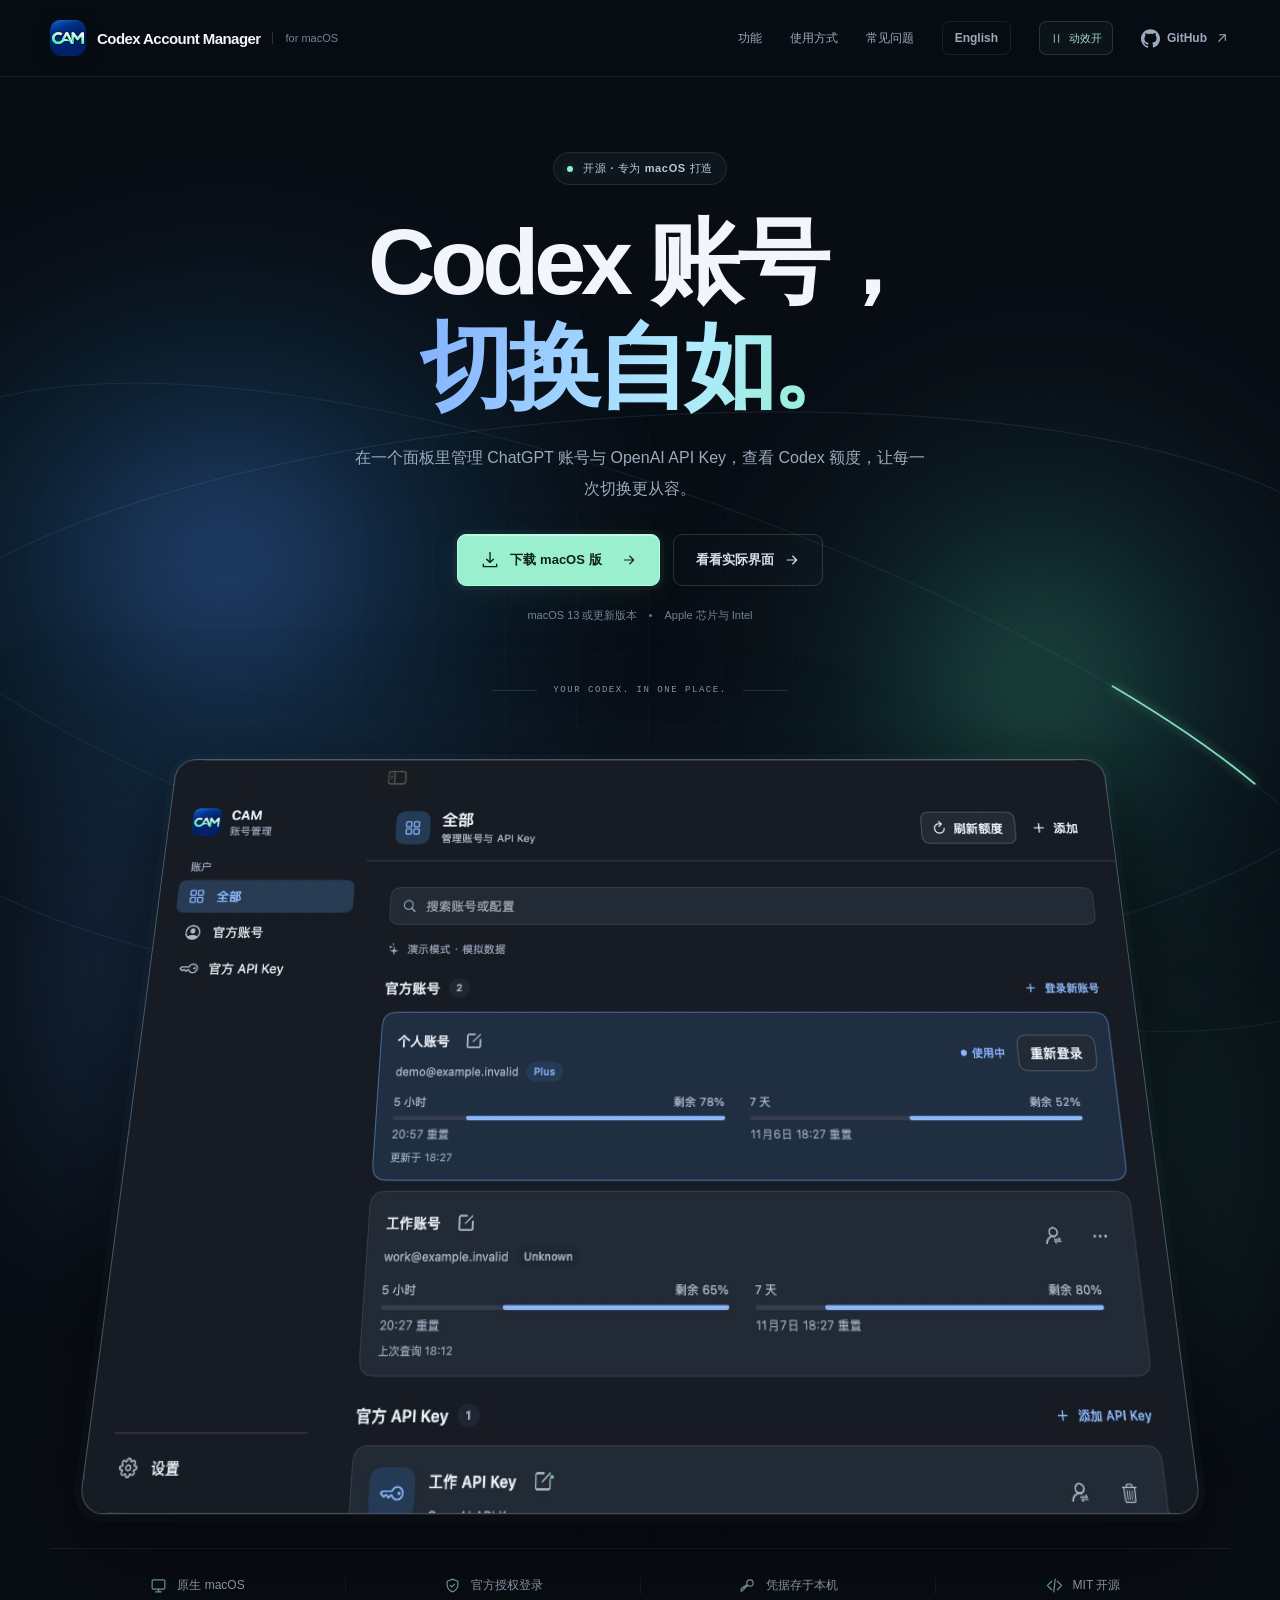
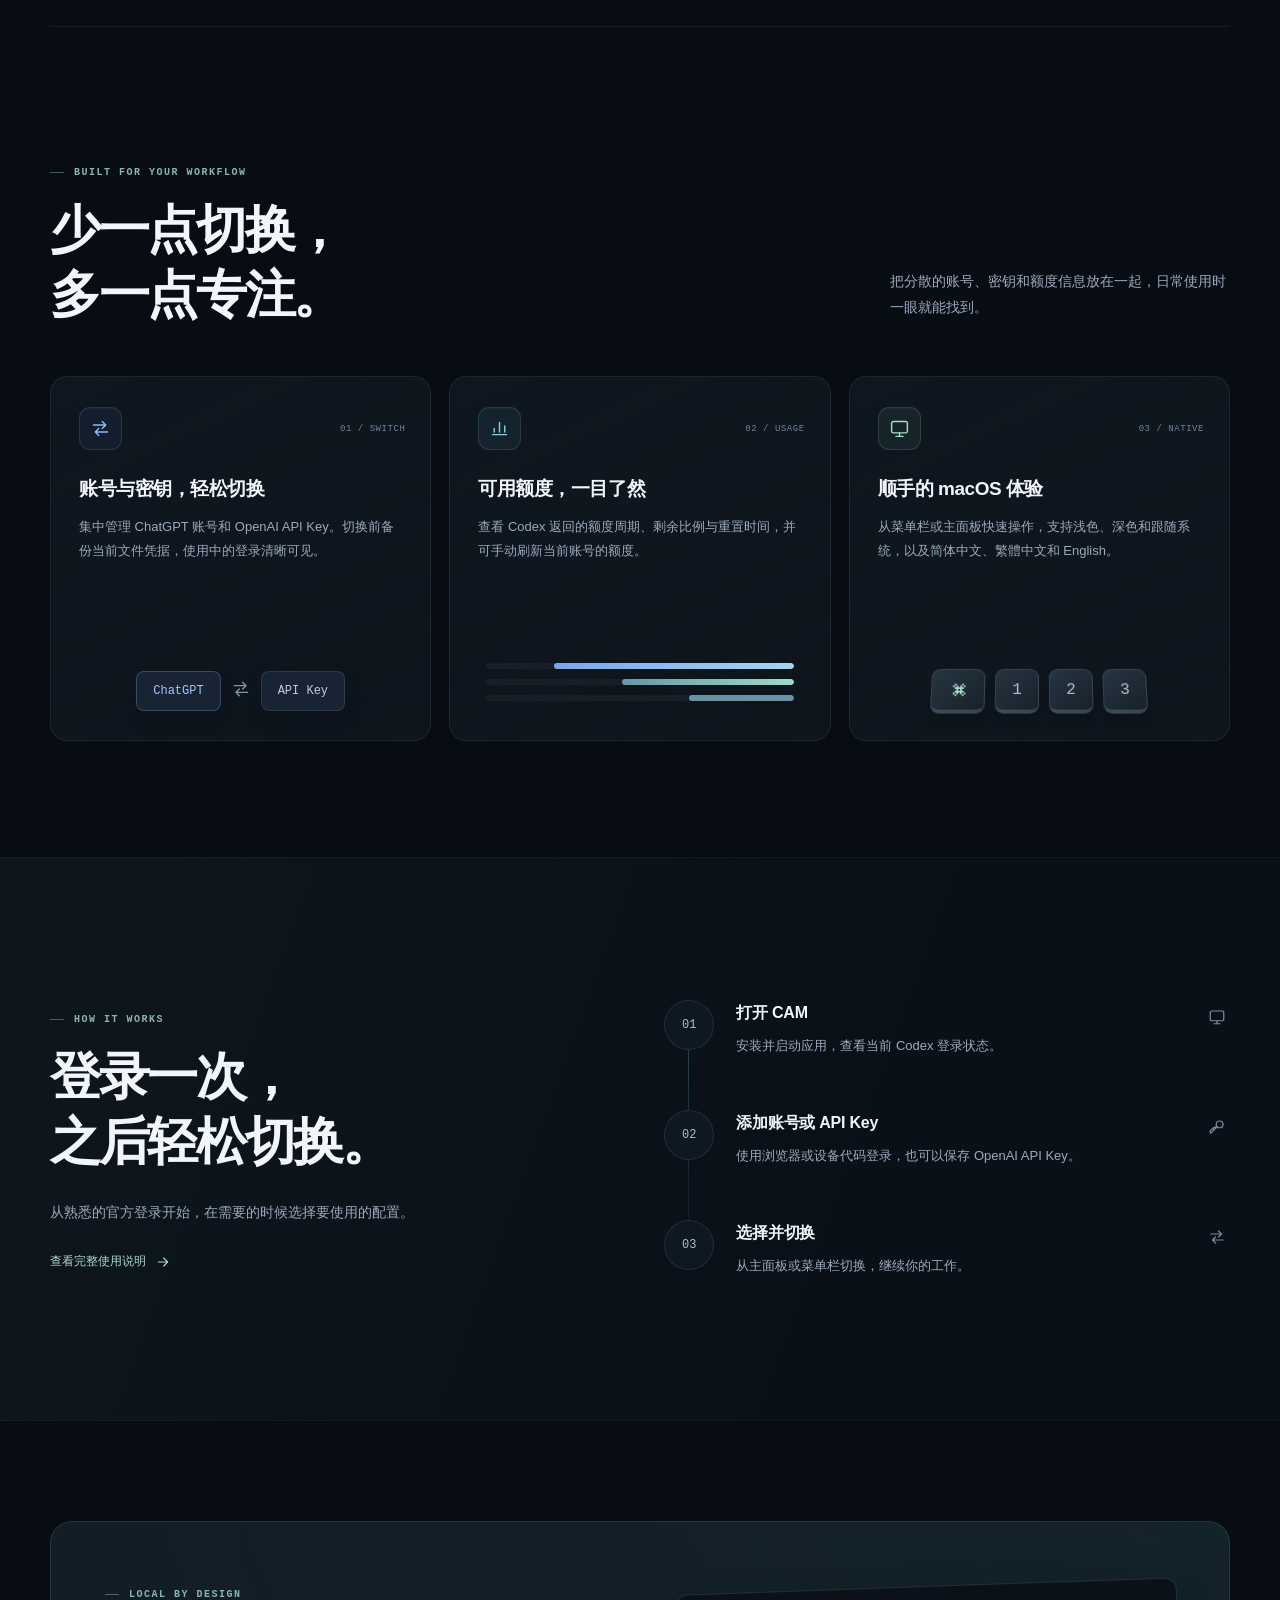
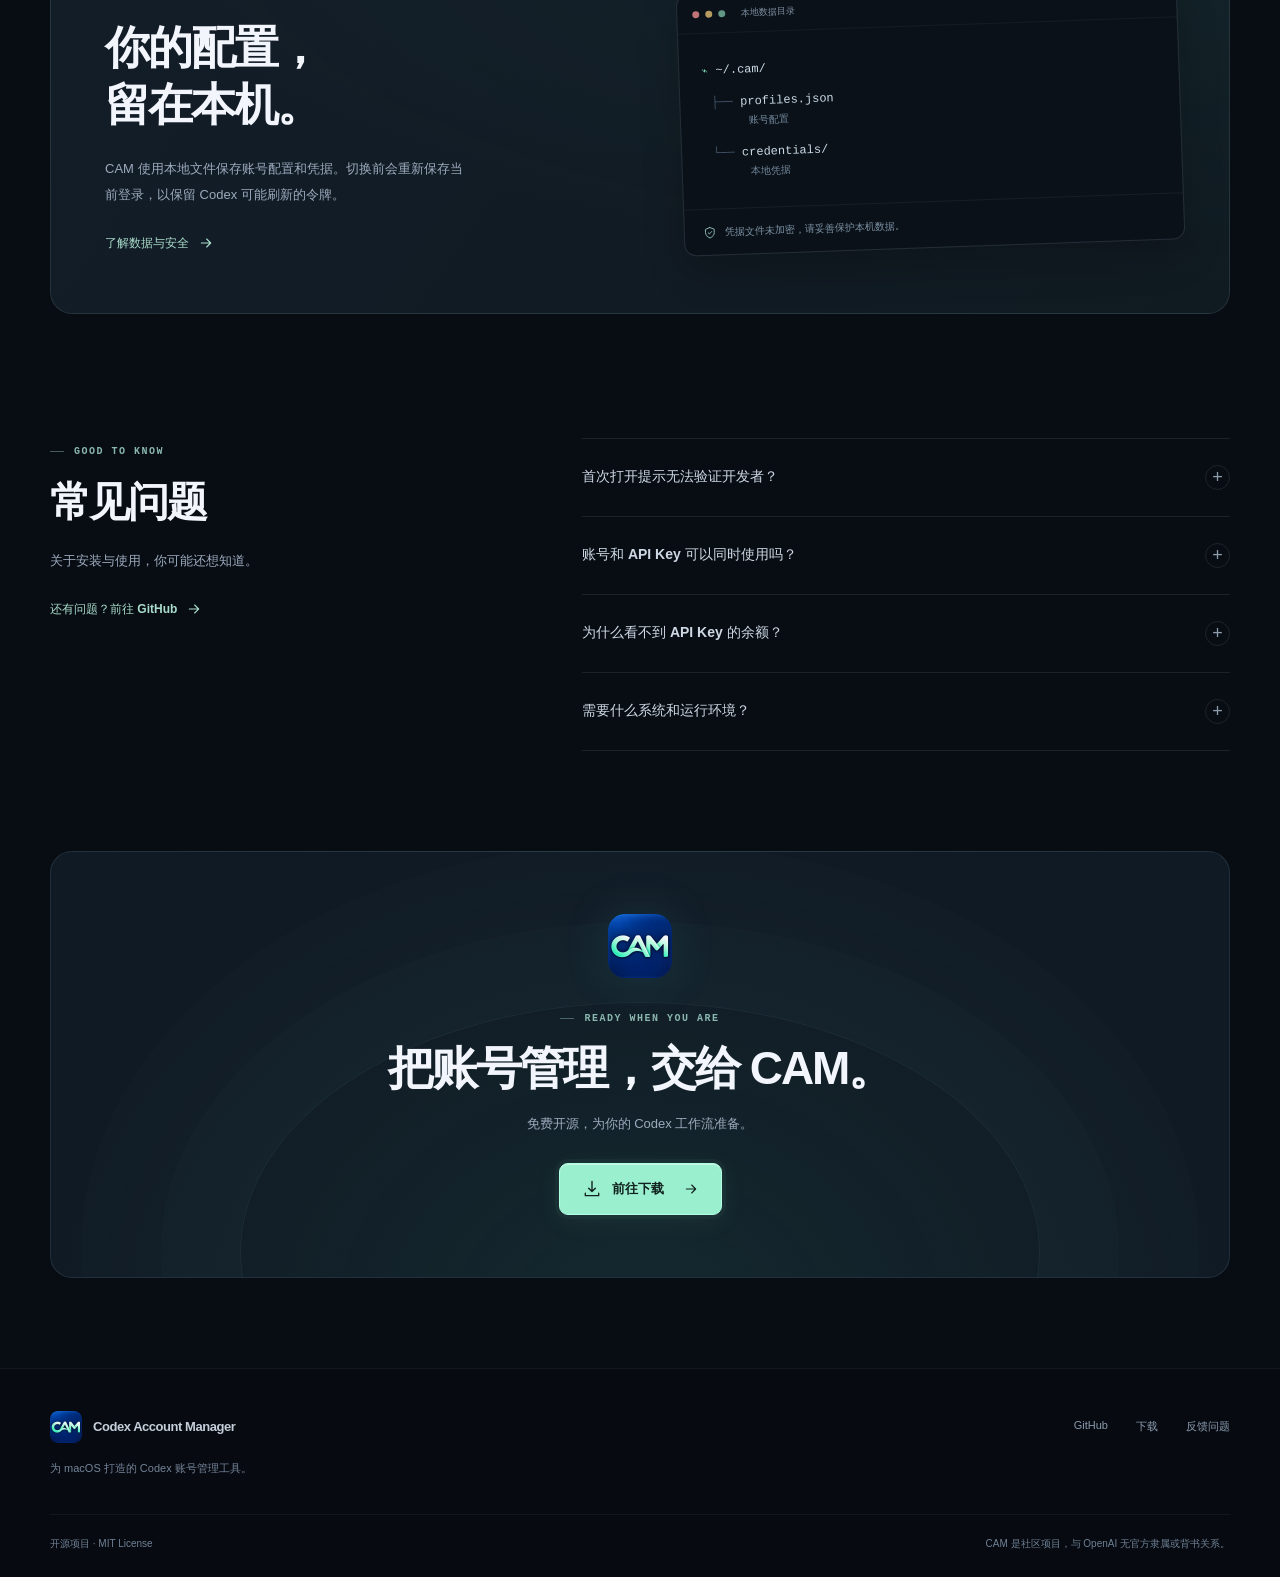
==== commit ed1269be: "feat(website): 增强首屏与滚动动效" ====
--- a/docs/index.html
+++ b/docs/index.html
@@ -15,8 +15,8 @@
   <link rel="alternate" hreflang="en" href="https://starrain.github.io/Codex-Account-Manager/en/">
   <link rel="alternate" hreflang="x-default" href="https://starrain.github.io/Codex-Account-Manager/">
   <link rel="icon" type="image/png" href="./assets/cam-icon.png">
-  <link rel="stylesheet" href="./styles.css?v=3">
-  <script src="./main.js?v=3" defer></script>
+  <link rel="stylesheet" href="./styles.css?v=4">
+  <script src="./main.js?v=4" defer></script>
   <title>Codex Account Manager — Codex 账号，切换自如</title>
 </head>
 <body id="top">
@@ -31,6 +31,8 @@
     <symbol id="i-monitor" viewBox="0 0 24 24"><rect x="3" y="4" width="18" height="13" rx="2"/><path d="M8 21h8m-4-4v4"/></symbol>
     <symbol id="i-copy" viewBox="0 0 24 24"><rect x="8" y="8" width="12" height="12" rx="2"/><path d="M16 8V6a2 2 0 0 0-2-2H6a2 2 0 0 0-2 2v8a2 2 0 0 0 2 2h2"/></symbol>
     <symbol id="i-expand" viewBox="0 0 24 24"><path d="M8 3H3v5m13-5h5v5M3 16v5h5m13-5v5h-5M8 8 3 3m13 5 5-5M8 16l-5 5m13-5 5 5"/></symbol>
+    <symbol id="i-pause" viewBox="0 0 24 24"><path d="M8 5v14M16 5v14"/></symbol>
+    <symbol id="i-play" viewBox="0 0 24 24"><path d="m8 5 11 7-11 7V5Z"/></symbol>
     <symbol id="i-close" viewBox="0 0 24 24"><path d="m6 6 12 12M6 18 18 6"/></symbol>
     <symbol id="i-check" viewBox="0 0 24 24"><path d="m5 12 4 4L19 6"/></symbol>
     <symbol id="i-code" viewBox="0 0 24 24"><path d="m8 6-6 6 6 6m8-12 6 6-6 6m-3-15-2 18"/></symbol>
@@ -49,6 +51,7 @@
           <a href="#faq">常见问题</a>
         </nav>
         <a class="language-switch" href="./en/" hreflang="en" lang="en" aria-label="View in English">English</a>
+        <button class="motion-toggle" type="button" hidden aria-pressed="true" aria-label="暂停动效" title="暂停动效"><svg class="icon small" aria-hidden="true"><use href="#i-pause"/></svg><span>动效开</span></button>
         <a class="nav-github" href="https://github.com/StarRain/Codex-Account-Manager" aria-label="在 GitHub 上查看项目">
           <svg viewBox="0 0 24 24" aria-hidden="true"><path fill="currentColor" d="M12 .297C5.37 .297 0 5.67 0 12.297c0 5.303 3.438 9.8 8.205 11.387.6.113.82-.258.82-.577 0-.285-.01-1.04-.015-2.04-3.338.726-4.042-1.61-4.042-1.61-.546-1.388-1.333-1.757-1.333-1.757-1.09-.745.083-.729.083-.729 1.205.084 1.838 1.237 1.838 1.237 1.07 1.834 2.807 1.304 3.492.997.108-.775.418-1.305.762-1.605-2.665-.3-5.467-1.332-5.467-5.93 0-1.31.467-2.38 1.236-3.22-.124-.303-.536-1.523.117-3.176 0 0 1.008-.322 3.3 1.23A11.48 11.48 0 0 1 12 5.88c1.02.005 2.045.138 3.003.405 2.29-1.552 3.297-1.23 3.297-1.23.654 1.653.242 2.873.12 3.176.77.84 1.235 1.91 1.235 3.22 0 4.61-2.807 5.625-5.48 5.92.43.372.823 1.102.823 2.222 0 1.606-.015 2.898-.015 3.293 0 .32.218.694.825.576C20.565 22.09 24 17.59 24 12.297 24 5.67 18.627.297 12 .297Z"/></svg>
           <span>GitHub</span>
@@ -62,12 +65,24 @@
   <div class="hero-shell">
     <div class="hero-ambient" aria-hidden="true">
       <div class="aurora aurora-blue"></div><div class="aurora aurora-mint"></div>
-      <div class="hero-grid"></div><div class="horizon horizon-one"></div><div class="horizon horizon-two"></div>
+      <div class="hero-grid"></div>
+      <svg class="orbit-field" viewBox="-120 0 1680 1100" fill="none" aria-hidden="true">
+        <defs>
+          <linearGradient id="orbit-blue" x1="0" y1="200" x2="1440" y2="850" gradientUnits="userSpaceOnUse"><stop stop-color="#6ca4ff"/><stop offset=".5" stop-color="#b5e6ff"/><stop offset="1" stop-color="#71d3c1"/></linearGradient>
+          <linearGradient id="orbit-mint" x1="1400" y1="300" x2="50" y2="900" gradientUnits="userSpaceOnUse"><stop stop-color="#80e3bd"/><stop offset="1" stop-color="#79a7f4"/></linearGradient>
+          <path id="orbit-path-blue" pathLength="100" d="M-100 600C-100 250 1540 120 1540 540S-100 1020-100 600Z"/>
+          <path id="orbit-path-mint" pathLength="100" d="M-80 330C180 40 1530 580 1480 850S-340 620-80 330Z"/>
+        </defs>
+        <use class="orbit-track" href="#orbit-path-blue"/>
+        <use class="orbit-track orbit-track-mint" href="#orbit-path-mint"/>
+        <use class="orbit-beam" href="#orbit-path-blue" stroke="url(#orbit-blue)"/>
+        <use class="orbit-beam orbit-beam-mint" href="#orbit-path-mint" stroke="url(#orbit-mint)"/>
+      </svg>
     </div>
       <section class="hero container" aria-labelledby="hero-title">
         <div class="hero-copy">
           <div class="eyebrow hero-eyebrow"><span class="status-dot"></span> 开源 · 专为 macOS 打造</div>
-          <h1 id="hero-title">Codex 账号，<br><span>切换自如。</span></h1>
+          <h1 id="hero-title"><span class="title-line"><span class="title-word">Codex 账号，</span></span><span class="title-line"><span class="title-word title-accent">切换自如。</span></span></h1>
           <p class="hero-description">在一个面板里管理 ChatGPT 账号与 OpenAI API Key，查看 Codex 额度，让每一次切换更从容。</p>
           <div class="hero-actions">
             <a class="button button-primary" href="https://github.com/StarRain/Codex-Account-Manager/releases/latest">
@@ -83,10 +98,12 @@
         <figure class="product-figure" id="preview">
           <div class="product-halo" aria-hidden="true"></div>
           <div class="preview-label"><span></span> YOUR CODEX. IN ONE PLACE. <span></span></div>
+          <div class="product-stage">
           <a class="screenshot-trigger" href="./assets/cam-screenshot-zh.png" data-preview-open aria-haspopup="dialog" aria-label="放大查看">
             <img class="product-screenshot" src="./assets/cam-screenshot-zh.png" width="1960" height="1400" fetchpriority="high" decoding="async" alt="CAM 主面板截图，显示演示账号及其额度">
             <span class="preview-hint"><svg class="icon small" aria-hidden="true"><use href="#i-expand"/></svg>放大查看</span>
           </a>
+          </div>
           <figcaption><span class="status-dot"></span>真实应用截图 · 账号与额度为演示数据</figcaption>
         </figure>
       </section>
@@ -97,9 +114,9 @@
     <div class="container">
       <div class="section-intro feature-intro" data-reveal><div><span class="section-kicker">BUILT FOR YOUR WORKFLOW</span><h2 id="features-title">少一点切换，<br>多一点专注。</h2></div><p>把分散的账号、密钥和额度信息放在一起，日常使用时一眼就能找到。</p></div>
       <div class="feature-grid">
-        <article class="feature-item" data-reveal data-spotlight><div class="feature-icon blue"><svg class="icon" aria-hidden="true"><use href="#i-switch"/></svg></div><span class="feature-number">01 / SWITCH</span><h3>账号与密钥，轻松切换</h3><p>集中管理 ChatGPT 账号和 OpenAI API Key。切换前备份当前文件凭据，使用中的登录清晰可见。</p><div class="feature-art switch-art" aria-hidden="true"><span class="switch-token">ChatGPT</span><span class="switch-connection"><svg class="icon" aria-hidden="true"><use href="#i-switch"/></svg></span><span class="switch-token">API Key</span></div></article>
-        <article class="feature-item" data-reveal data-spotlight><div class="feature-icon cyan"><svg class="icon" aria-hidden="true"><use href="#i-chart"/></svg></div><span class="feature-number">02 / USAGE</span><h3>可用额度，一目了然</h3><p>查看 Codex 返回的额度周期、剩余比例与重置时间，并可手动刷新当前账号的额度。</p><div class="feature-art usage-art" aria-hidden="true"><span><i></i></span><span><i></i></span><span><i></i></span></div></article>
-        <article class="feature-item" data-reveal data-spotlight><div class="feature-icon mint"><svg class="icon" aria-hidden="true"><use href="#i-monitor"/></svg></div><span class="feature-number">03 / NATIVE</span><h3>顺手的 macOS 体验</h3><p>从菜单栏或主面板快速操作，支持浅色、深色和跟随系统，以及简体中文、繁體中文和 English。</p><div class="feature-art keyboard-art" aria-hidden="true"><span class="keycap command-key">⌘</span><span class="keycap">1</span><span class="keycap">2</span><span class="keycap">3</span></div></article>
+        <article class="feature-item" data-reveal data-spotlight data-motion-scene><div class="feature-icon blue"><svg class="icon" aria-hidden="true"><use href="#i-switch"/></svg></div><span class="feature-number">01 / SWITCH</span><h3>账号与密钥，轻松切换</h3><p>集中管理 ChatGPT 账号和 OpenAI API Key。切换前备份当前文件凭据，使用中的登录清晰可见。</p><div class="feature-art switch-art" aria-hidden="true"><span class="switch-token">ChatGPT</span><span class="switch-connection"><i class="switch-signal"></i><svg class="icon" aria-hidden="true"><use href="#i-switch"/></svg></span><span class="switch-token">API Key</span></div></article>
+        <article class="feature-item" data-reveal data-spotlight data-motion-scene><div class="feature-icon cyan"><svg class="icon" aria-hidden="true"><use href="#i-chart"/></svg></div><span class="feature-number">02 / USAGE</span><h3>可用额度，一目了然</h3><p>查看 Codex 返回的额度周期、剩余比例与重置时间，并可手动刷新当前账号的额度。</p><div class="feature-art usage-art" aria-hidden="true"><span><i></i></span><span><i></i></span><span><i></i></span></div></article>
+        <article class="feature-item" data-reveal data-spotlight data-motion-scene><div class="feature-icon mint"><svg class="icon" aria-hidden="true"><use href="#i-monitor"/></svg></div><span class="feature-number">03 / NATIVE</span><h3>顺手的 macOS 体验</h3><p>从菜单栏或主面板快速操作，支持浅色、深色和跟随系统，以及简体中文、繁體中文和 English。</p><div class="feature-art keyboard-art" aria-hidden="true"><span class="keycap command-key">⌘</span><span class="keycap">1</span><span class="keycap">2</span><span class="keycap">3</span></div></article>
       </div>
     </div>
   </section>
@@ -107,7 +124,7 @@
   <section class="workflow section" id="how-it-works" aria-labelledby="workflow-title">
     <div class="container workflow-layout">
       <div class="workflow-copy" data-reveal><span class="section-kicker">HOW IT WORKS</span><h2 id="workflow-title">登录一次，<br>之后轻松切换。</h2><p>从熟悉的官方登录开始，在需要的时候选择要使用的配置。</p><a class="text-link" href="https://github.com/StarRain/Codex-Account-Manager#使用">查看完整使用说明 <svg class="icon small" aria-hidden="true"><use href="#i-arrow"/></svg></a></div>
-      <div class="steps">
+      <div class="steps" data-motion-scene>
         <article class="step" data-reveal><span class="step-number">01</span><div><h3>打开 CAM</h3><p>安装并启动应用，查看当前 Codex 登录状态。</p></div><svg class="icon step-icon" aria-hidden="true"><use href="#i-monitor"/></svg></article>
         <article class="step" data-reveal><span class="step-number">02</span><div><h3>添加账号或 API Key</h3><p>使用浏览器或设备代码登录，也可以保存 OpenAI API Key。</p></div><svg class="icon step-icon" aria-hidden="true"><use href="#i-key"/></svg></article>
         <article class="step" data-reveal><span class="step-number">03</span><div><h3>选择并切换</h3><p>从主面板或菜单栏切换，继续你的工作。</p></div><svg class="icon step-icon" aria-hidden="true"><use href="#i-switch"/></svg></article>
@@ -134,7 +151,7 @@
     </div>
   </section>
 
-  <section class="final-section" aria-labelledby="download-title"><div class="container final-card" data-reveal><img class="final-icon" src="./assets/cam-icon.png" width="64" height="64" loading="lazy" alt=""><div><span class="section-kicker light-kicker">READY WHEN YOU ARE</span><h2 id="download-title">把账号管理，交给 CAM。</h2><p>免费开源，为你的 Codex 工作流准备。</p></div><a class="button button-primary" href="https://github.com/StarRain/Codex-Account-Manager/releases/latest"><svg class="icon" aria-hidden="true"><use href="#i-download"/></svg>前往下载 <svg class="icon button-arrow" aria-hidden="true"><use href="#i-arrow"/></svg></a></div></section>
+  <section class="final-section" aria-labelledby="download-title"><div class="container final-card" data-reveal data-motion-scene><img class="final-icon" src="./assets/cam-icon.png" width="64" height="64" loading="lazy" alt=""><div><span class="section-kicker light-kicker">READY WHEN YOU ARE</span><h2 id="download-title">把账号管理，交给 CAM。</h2><p>免费开源，为你的 Codex 工作流准备。</p></div><a class="button button-primary" href="https://github.com/StarRain/Codex-Account-Manager/releases/latest"><svg class="icon" aria-hidden="true"><use href="#i-download"/></svg>前往下载 <svg class="icon button-arrow" aria-hidden="true"><use href="#i-arrow"/></svg></a></div></section>
 
   </main>
   <footer class="site-footer"><div class="container footer-main"><div><a class="footer-brand" href="#top"><img src="./assets/cam-icon.png" width="32" height="32" alt=""><span>Codex Account Manager</span></a><p>为 macOS 打造的 Codex 账号管理工具。</p></div><div class="footer-links"><a href="https://github.com/StarRain/Codex-Account-Manager">GitHub</a><a href="https://github.com/StarRain/Codex-Account-Manager/releases/latest">下载</a><a href="https://github.com/StarRain/Codex-Account-Manager/issues">反馈问题</a></div></div><div class="container footer-bottom"><span>开源项目 · MIT License</span><span>CAM 是社区项目，与 OpenAI 无官方隶属或背书关系。</span></div></footer>
--- a/docs/styles.css
+++ b/docs/styles.css
@@ -56,20 +56,24 @@
 /* A CSS-only light field keeps the hero lightweight. */
 .hero-shell { position: relative; isolation: isolate; overflow: hidden; }
 .hero-ambient { position: absolute; inset: 0; z-index: -1; overflow: hidden; pointer-events: none; }
-.aurora { position: absolute; width: 850px; height: 750px; border-radius: 50%; filter: blur(55px); opacity: .5; animation: aurora-drift 18s ease-in-out infinite alternate; }
-.aurora-blue { top: 110px; left: calc(50% - 840px); background: radial-gradient(ellipse, #23548c80 0, #122d553d 35%, transparent 68%); }
-.aurora-mint { top: 230px; left: calc(50% + 50px); width: 700px; background: radial-gradient(ellipse, #256e5e66 0, #143d3f33 36%, transparent 68%); animation-delay: -9s; }
+.aurora { position: absolute; width: 850px; height: 750px; border-radius: 50%; filter: blur(48px); opacity: .88; }
+.aurora-blue { top: 110px; left: calc(50% - 840px); background: radial-gradient(ellipse, #376cbba3 0, #164d724d 38%, transparent 68%); }
+.aurora-mint { top: 230px; left: calc(50% + 50px); width: 700px; background: radial-gradient(ellipse, #338b758c 0, #164d5040 38%, transparent 68%); }
 .hero-grid { position: absolute; inset: 0; background-image: linear-gradient(#9cbbe207 1px, transparent 1px), linear-gradient(90deg, #9cbbe207 1px, transparent 1px); background-size: 72px 72px; -webkit-mask-image: radial-gradient(ellipse at 50% 40%, #000, transparent 68%); mask-image: radial-gradient(ellipse at 50% 40%, #000, transparent 68%); }
-.horizon { position: absolute; width: 1450px; height: 640px; top: 340px; left: 50%; border: 1px solid #8cbef915; border-radius: 50%; transform: translateX(-50%) rotate(-12deg); box-shadow: 0 -1px 0 #b3f8e207; }
-.horizon-two { width: 1800px; height: 800px; top: 270px; transform: translateX(-50%) rotate(12deg); border-color: #8cbef90a; }
-.hero-shell.motion-paused .aurora { animation-play-state: paused; }
+.orbit-field { position: absolute; top: 45px; left: 50%; width: max(1400px, 125%); height: 1100px; transform: translateX(-50%); overflow: visible; }
+.orbit-track { stroke: #86b4e523; stroke-width: 1; }
+.orbit-track-mint { stroke: #89d9c51a; }
+.orbit-beam { stroke-width: 2; stroke-linecap: round; stroke-dasharray: 8 92; stroke-dashoffset: 20; filter: drop-shadow(0 0 5px #85caffaa); }
+.orbit-beam-mint { stroke-dasharray: 5 95; stroke-dashoffset: 62; filter: drop-shadow(0 0 5px #8de5be99); }
 .hero { padding-top: 75px; padding-bottom: 48px; text-align: center; }
 .hero-copy { position: relative; z-index: 1; }
 .eyebrow { display: inline-flex; align-items: center; gap: 10px; font-size: 11px; font-weight: 550; letter-spacing: .06em; }
 .hero-eyebrow { padding: 8px 13px; color: #bac9d7; border: 1px solid #a3d7e21f; border-radius: 100px; background: #17252c66; box-shadow: inset 0 1px 0 #ffffff06; }
 .status-dot { display: inline-block; flex: none; width: 6px; height: 6px; border-radius: 50%; background: var(--mint); box-shadow: 0 0 10px #8df0c944; }
 h1 { margin-top: 25px; font-size: clamp(62px, 7.3vw, 100px); line-height: 1.12; font-weight: 730; letter-spacing: -.055em; text-wrap: balance; }
-h1 span { display: inline-block; padding-bottom: .08em; color: #93d9e8; background: linear-gradient(105deg, #8fb8ff 6%, #a6d9ee 46%, #92efc7 95%); -webkit-background-clip: text; background-clip: text; -webkit-text-fill-color: transparent; }
+.title-line { display: block; overflow: hidden; padding-bottom: .08em; margin-bottom: -.08em; }
+.title-word { display: inline-block; }
+.title-accent { color: #93d9e8; background: linear-gradient(105deg, #83b0ff 0%, #b1eaff 28%, #85f2bb 52%, #8db8ff 78%, #a5e9d3 100%); background-size: 220% 100%; -webkit-background-clip: text; background-clip: text; -webkit-text-fill-color: transparent; }
 .hero-description { max-width: 580px; margin: 24px auto 0; color: var(--muted); font-size: 16px; line-height: 1.9; text-wrap: pretty; }
 .hero-actions { display: flex; flex-wrap: wrap; justify-content: center; gap: 13px; margin-top: 30px; }
 .button { position: relative; min-height: 52px; display: inline-flex; align-items: center; justify-content: center; gap: 10px; padding: 0 22px; border: 1px solid transparent; border-radius: 9px; font-size: 13px; font-weight: 650; white-space: nowrap; transition: transform .2s, background .2s, border-color .2s, box-shadow .2s; }
@@ -87,8 +91,9 @@
 .preview-label { display: flex; justify-content: center; align-items: center; gap: 16px; margin-bottom: 22px; color: #8294a7; font: 9px var(--mono); letter-spacing: .17em; }
 .preview-label > span { width: 45px; height: 1px; background: #a5d3e426; }
 .product-halo { position: absolute; inset: 6% -12% 10%; z-index: -1; background: radial-gradient(ellipse at 25% 35%, #366cad4d, transparent 55%), radial-gradient(ellipse at 80% 60%, #2c8c752b, transparent 60%); filter: blur(55px); pointer-events: none; }
-.screenshot-trigger { display: block; position: relative; border-radius: 21px; transform: perspective(1600px) rotateX(var(--tilt-x, 2deg)) rotateY(var(--tilt-y, 0deg)); transition: transform .35s ease-out, box-shadow .35s; box-shadow: 0 0 0 1px #a6c9e85c, 0 0 0 7px #b6deff05, 0 28px 85px #0008; cursor: zoom-in; }
+.screenshot-trigger { display: block; position: relative; border-radius: 21px; transform: perspective(1600px) rotateX(var(--tilt-x, 0deg)) rotateY(var(--tilt-y, 0deg)); transition: transform .35s ease-out, box-shadow .35s; box-shadow: 0 0 0 1px #a6c9e85c, 0 0 0 7px #b6deff05, 0 28px 85px #0008; cursor: zoom-in; }
 .screenshot-trigger:hover { box-shadow: 0 0 0 1px #a6c9e887, 0 0 0 7px #b6deff08, 0 30px 95px #0009; }
+.product-stage { position: relative; transform: perspective(1400px) translateY(var(--stage-lift, 0px)) rotateX(var(--stage-angle, 0deg)) scale(var(--stage-scale, 1)); transform-origin: 50% 0%; }
 .product-screenshot { width: 100%; height: auto; border-radius: inherit; }
 .preview-hint { position: absolute; right: 18px; bottom: 17px; display: inline-flex; align-items: center; gap: 8px; padding: 9px 13px; border: 1px solid #ffffff30; border-radius: 8px; color: #edf7ff; background: #132330ee; font-size: 11px; opacity: 0; transform: translateY(5px); transition: opacity .2s, transform .2s; pointer-events: none; }
 .screenshot-trigger:hover .preview-hint, .screenshot-trigger:focus-visible .preview-hint { opacity: 1; transform: translateY(0); }
@@ -123,7 +128,8 @@
 .switch-art { gap: 10px; }
 .switch-token { padding: 12px 16px; border: 1px solid #ffffff19; border-radius: 8px; background: #182333; color: #becbdd; font: 12px var(--mono); box-shadow: 0 8px 20px #0002; transition: border-color .3s, color .3s, transform .3s; }
 .switch-token:first-child { border-color: #85b6ff44; color: #9fc6ff; }
-.switch-connection { color: #7599a9; }
+.switch-connection { position: relative; color: #7599a9; }
+.switch-signal { position: absolute; left: 50%; top: 50%; width: 5px; height: 5px; border-radius: 50%; background: #b8ffdd; box-shadow: 0 0 12px #8df0c9; opacity: 0; pointer-events: none; }
 .feature-item:hover .switch-token:last-child { border-color: #94edc96b; color: #a7edce; transform: translateY(-3px); }
 .usage-art { display: grid; grid-template-columns: 1fr; justify-content: stretch; width: 100%; align-content: center; gap: 10px; padding: 25px 8px 18px; }
 .usage-art > span { position: relative; display: block; height: 6px; background: #ffffff0a; border-radius: 100px; overflow: hidden; }
@@ -221,16 +227,77 @@
 .preview-dialog-caption { padding: 14px 18px; color: var(--muted); font-size: 11px; }
 
 [data-reveal] { --reveal-delay: 0ms; }
-.reveal-pending { opacity: 0; transform: translateY(22px); }
-.reveal-visible { animation: reveal-in .65s both cubic-bezier(.2, .65, .2, 1); animation-delay: var(--reveal-delay); }
-.feature-item:nth-child(2) { --reveal-delay: 70ms; }
-.feature-item:nth-child(3) { --reveal-delay: 140ms; }
-@keyframes reveal-in { from { opacity: 0; transform: translateY(22px); } to { opacity: 1; transform: translateY(0); } }
-@keyframes aurora-drift { from { transform: translate3d(-30px, -15px, 0) scale(1); } to { transform: translate3d(30px, 35px, 0) scale(1.09); } }
+.reveal-pending { opacity: 0; transform: translateY(44px); }
+.reveal-visible { animation: reveal-in .85s both cubic-bezier(.16, 1, .3, 1); animation-delay: var(--reveal-delay); }
+.feature-item:nth-child(2) { --reveal-delay: 120ms; }
+.feature-item:nth-child(3) { --reveal-delay: 240ms; }
+@keyframes reveal-in { from { opacity: 0; transform: translateY(44px); } to { opacity: 1; transform: translateY(0); } }
+@keyframes aurora-drift { from { transform: translate3d(-100px, -45px, 0) scale(.9); } to { transform: translate3d(120px, 65px, 0) scale(1.16); } }
 @keyframes answer-in { from { opacity: 0; transform: translateY(-4px); } to { opacity: 1; transform: translateY(0); } }
 
+/* Visible motion: entrance, scroll-driven product, then small feature demonstrations. */
+.motion-toggle { display: inline-flex; flex: none; align-items: center; justify-content: center; gap: 6px; min-height: 34px; padding: 7px 10px; border: 1px solid #8df0c92b; border-radius: 7px; background: #8df0c909; color: #a6d5c4; font-size: 11px; cursor: pointer; }
+.motion-toggle[hidden] { display: none; }
+.motion-toggle:hover { border-color: #8df0c97a; color: #dcfff2; }
+.motion-toggle[aria-pressed="false"] { color: var(--muted); border-color: #ffffff23; background: #ffffff04; }
+.motion-toggle .icon { width: 13px; height: 13px; }
+[data-motion-scene] { --scene-play-state: paused; }
+[data-motion-scene].is-in-view { --scene-play-state: running; }
+.page-inactive [data-motion-scene] { --scene-play-state: paused; }
+html[data-motion="on"] .aurora { animation: aurora-drift 9s ease-in-out infinite alternate; }
+html[data-motion="on"] .aurora-mint { animation-delay: -4.5s; animation-duration: 11s; }
+html[data-motion="on"] .orbit-beam { animation: orbit-travel 7s linear infinite; }
+html[data-motion="on"] .orbit-beam-mint { animation-duration: 10s; animation-delay: -3s; animation-direction: reverse; }
+html[data-motion="on"] .hero-eyebrow { animation: hero-arrive .7s cubic-bezier(.16, 1, .3, 1) both; }
+html[data-motion="on"] .title-word { animation: title-arrive 1s cubic-bezier(.16, 1, .3, 1) .12s both; }
+html[data-motion="on"] .title-word.title-accent { animation: title-arrive 1.05s cubic-bezier(.16, 1, .3, 1) .28s both, accent-flow 6s ease-in-out 1.3s infinite alternate; }
+html[data-motion="on"] .hero-description { animation: hero-arrive .85s cubic-bezier(.16, 1, .3, 1) .42s both; }
+html[data-motion="on"] .hero-actions { animation: hero-arrive .85s cubic-bezier(.16, 1, .3, 1) .56s both; }
+html[data-motion="on"] .hero-meta { animation: hero-arrive .85s cubic-bezier(.16, 1, .3, 1) .7s both; }
+html[data-motion="on"] .preview-label { animation: hero-arrive .85s cubic-bezier(.16, 1, .3, 1) .8s both; }
+.button-primary { overflow: hidden; }
+.button-primary::after { content: ""; position: absolute; top: -20%; bottom: -20%; left: -45%; width: 35%; background: linear-gradient(90deg, transparent, #ffffff66, transparent); transform: skewX(-18deg); opacity: 0; pointer-events: none; }
+html[data-motion="on"] .button-primary::after { animation: button-sheen 5.5s ease-in-out 1.4s infinite; animation-play-state: var(--scene-play-state, running); }
+html[data-motion="on"] .switch-token { animation: account-cycle 6s ease-in-out infinite; animation-play-state: var(--scene-play-state); }
+html[data-motion="on"] .switch-token:last-child { animation-delay: -3s; }
+html[data-motion="on"] .switch-signal { animation: switch-transfer 3s ease-in-out infinite alternate; animation-play-state: var(--scene-play-state); }
+html[data-motion="on"] .usage-art i { animation: quota-cycle 5.5s cubic-bezier(.4, 0, .2, 1) infinite; animation-play-state: var(--scene-play-state); }
+html[data-motion="on"] .usage-art > span:nth-child(2) i { animation-delay: -.7s; }
+html[data-motion="on"] .usage-art > span:nth-child(3) i { animation-delay: -1.4s; }
+html[data-motion="on"] .keycap { animation: key-tap 4.8s ease-in-out infinite; animation-play-state: var(--scene-play-state); }
+html[data-motion="on"] .keycap:nth-child(3) { animation-delay: -3.2s; }
+html[data-motion="on"] .keycap:nth-child(4) { animation-delay: -1.6s; }
+html[data-motion="on"] .command-key { animation-name: command-hold; }
+.steps::after { content: ""; position: absolute; top: 40px; bottom: 45px; left: 24px; width: 1px; background: linear-gradient(transparent, #a1f1d1); transform: scaleY(0); transform-origin: top; pointer-events: none; }
+html[data-motion="on"] .steps::after { animation: workflow-line 6.6s ease-in-out infinite; animation-play-state: var(--scene-play-state); }
+html[data-motion="on"] .step-number { z-index: 1; animation: step-pulse 6.6s ease-in-out infinite; animation-play-state: var(--scene-play-state); }
+html[data-motion="on"] .step:nth-child(2) .step-number { animation-delay: -4.4s; }
+html[data-motion="on"] .step:nth-child(3) .step-number { animation-delay: -2.2s; }
+.hero-shell.motion-paused *, .hero-shell.motion-paused *::after, .page-inactive *, .page-inactive *::after { animation-play-state: paused !important; }
+
+@keyframes title-arrive { from { opacity: 0; transform: translateY(105%) rotateX(12deg); filter: blur(7px); } to { opacity: 1; transform: translateY(0) rotateX(0); filter: blur(0); } }
+@keyframes hero-arrive { from { opacity: 0; transform: translateY(25px); } to { opacity: 1; transform: translateY(0); } }
+@keyframes accent-flow { from { background-position: 0% 50%; } to { background-position: 100% 50%; } }
+@keyframes orbit-travel { from { stroke-dashoffset: 100; } to { stroke-dashoffset: 0; } }
+@keyframes button-sheen { 0%, 5% { opacity: 0; transform: translateX(0) skewX(-18deg); } 12% { opacity: .9; } 38%, 100% { opacity: 0; transform: translateX(460%) skewX(-18deg); } }
+@keyframes account-cycle { 0%, 8%, 40%, 100% { transform: translateY(-4px); color: #d0f3eb; border-color: #93e4c77a; box-shadow: 0 3px 24px #73dbb323; } 50%, 90% { transform: translateY(2px); color: #8294a9; border-color: #ffffff18; box-shadow: 0 6px 15px #0002; } }
+@keyframes switch-transfer { 0%, 15% { opacity: 0; transform: translate(-28px, -50%); } 28%, 72% { opacity: 1; } 85%, 100% { opacity: 0; transform: translate(24px, -50%); } }
+@keyframes quota-cycle { 0%, 100% { transform: scaleX(.28); } 25%, 36% { transform: scaleX(1); } 80% { transform: scaleX(.45); } }
+@keyframes key-tap { 0%, 4%, 26%, 100% { transform: rotateX(15deg) translateY(0); border-color: #7283964d; color: #b3c3ce; box-shadow: 0 12px 16px #0003; } 9%, 19% { transform: rotateX(15deg) translateY(6px); border-color: #a0ebc9a8; color: #c5ffe2; box-shadow: 0 2px 8px #8df0c92b; } }
+@keyframes command-hold { 0%, 82%, 100% { transform: rotateX(15deg) translateY(0); border-color: #7283964d; } 8%, 72% { transform: rotateX(15deg) translateY(5px); border-color: #a0ebc9a8; box-shadow: 0 2px 12px #8df0c92b; } }
+@keyframes workflow-line { 0%, 8% { transform: scaleY(0); opacity: 0; } 15% { opacity: 1; } 75% { transform: scaleY(1); opacity: 1; } 90%, 100% { transform: scaleY(1); opacity: 0; } }
+@keyframes step-pulse { 0%, 7%, 33%, 100% { color: #a4c6bb; border-color: #ffffff18; box-shadow: none; } 13%, 23% { color: #c9ffe8; border-color: #91e3c69c; box-shadow: 0 0 24px #7aeac01f; } }
+
+html[data-motion="off"] { scroll-behavior: auto; }
+html[data-motion="off"] *, html[data-motion="off"] *::before, html[data-motion="off"] *::after { animation: none !important; transition: none !important; }
+html[data-motion="off"] .reveal-pending { opacity: 1; transform: none; }
+html[data-motion="off"] .product-stage, html[data-motion="off"] .screenshot-trigger { transform: none; }
+html[data-motion="off"] .file-window { transform: none; }
+
 @media (max-width: 1120px) {
-  .navigation { gap: 23px; }
+  .navigation { gap: 18px; }
+  .motion-toggle span { display: none; }
+  .motion-toggle { width: 34px; padding: 7px; }
   .brand small { display: none; }
   .nav-links { gap: 23px; }
   .workflow-layout, .faq-layout { gap: 65px; }
@@ -299,6 +366,7 @@
   .preview-hint { right: 9px; bottom: 9px; padding: 7px 9px; font-size: 9px; }
   .product-figure figcaption { margin-top: 17px; font-size: 9px; }
   .aurora { width: 600px; height: 600px; filter: blur(35px); }
+  .orbit-field { width: 1050px; height: 900px; top: 20px; }
   .aurora-blue { top: 120px; left: calc(50% - 450px); }
   .aurora-mint { top: 100px; left: calc(50% - 160px); }
   .capability-strip { grid-template-columns: repeat(2, 1fr); row-gap: 21px; padding-block: 24px; }
@@ -359,10 +427,10 @@
   .code-block { align-items: start; flex-direction: column; }
 }
 @media (prefers-reduced-motion: reduce) {
-  html { scroll-behavior: auto; }
-  *, *::before, *::after { animation: none !important; transition: none !important; }
-  .reveal-pending { opacity: 1; transform: none; }
-  .screenshot-trigger { transform: none; }
-  .feature-item:hover, .button:hover { translate: none; transform: none; }
-  .file-window { transform: none; }
-}
+  html:not([data-motion="on"]) { scroll-behavior: auto; }
+  html:not([data-motion="on"]) *, html:not([data-motion="on"]) *::before, html:not([data-motion="on"]) *::after { animation: none !important; transition: none !important; }
+  html:not([data-motion="on"]) .reveal-pending { opacity: 1; transform: none; }
+  html:not([data-motion="on"]) .product-stage, html:not([data-motion="on"]) .screenshot-trigger { transform: none; }
+  html:not([data-motion="on"]) .feature-item:hover, html:not([data-motion="on"]) .button:hover { translate: none; transform: none; }
+  html:not([data-motion="on"]) .file-window { transform: none; }
+}
